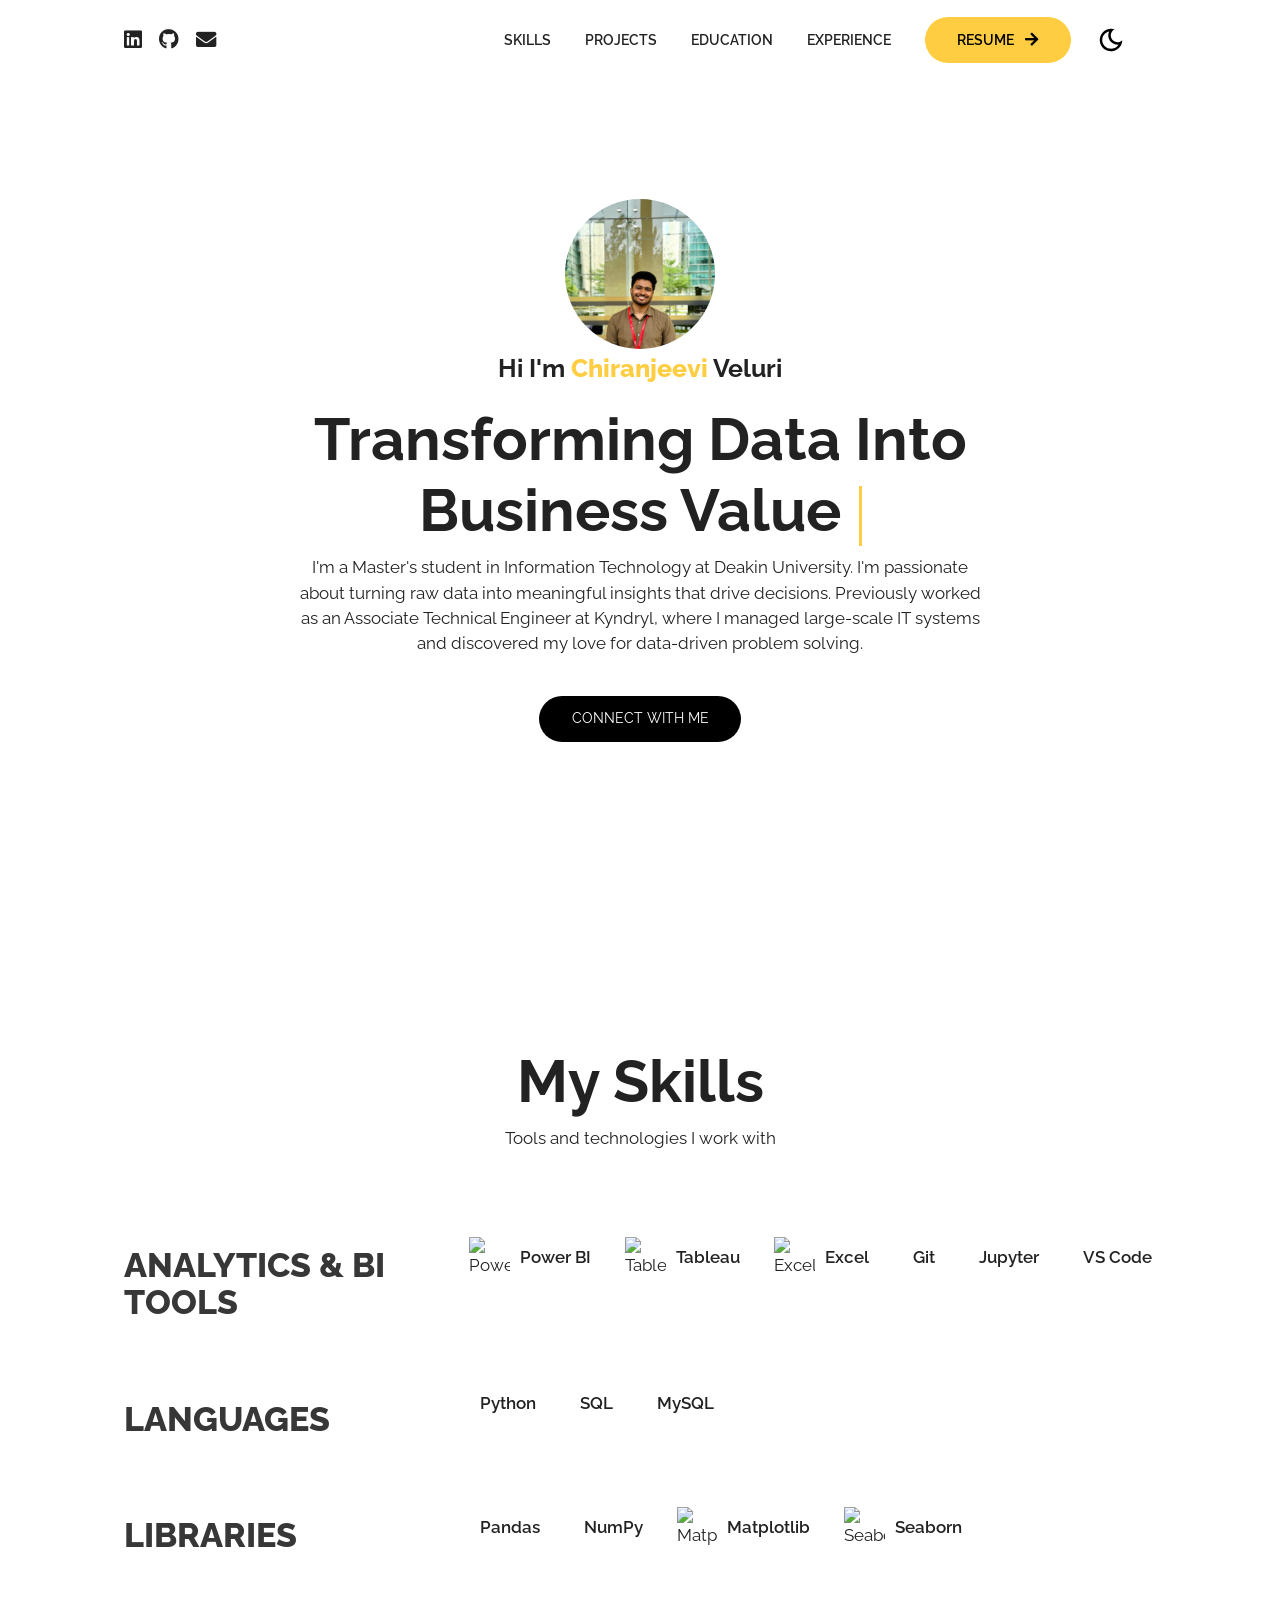
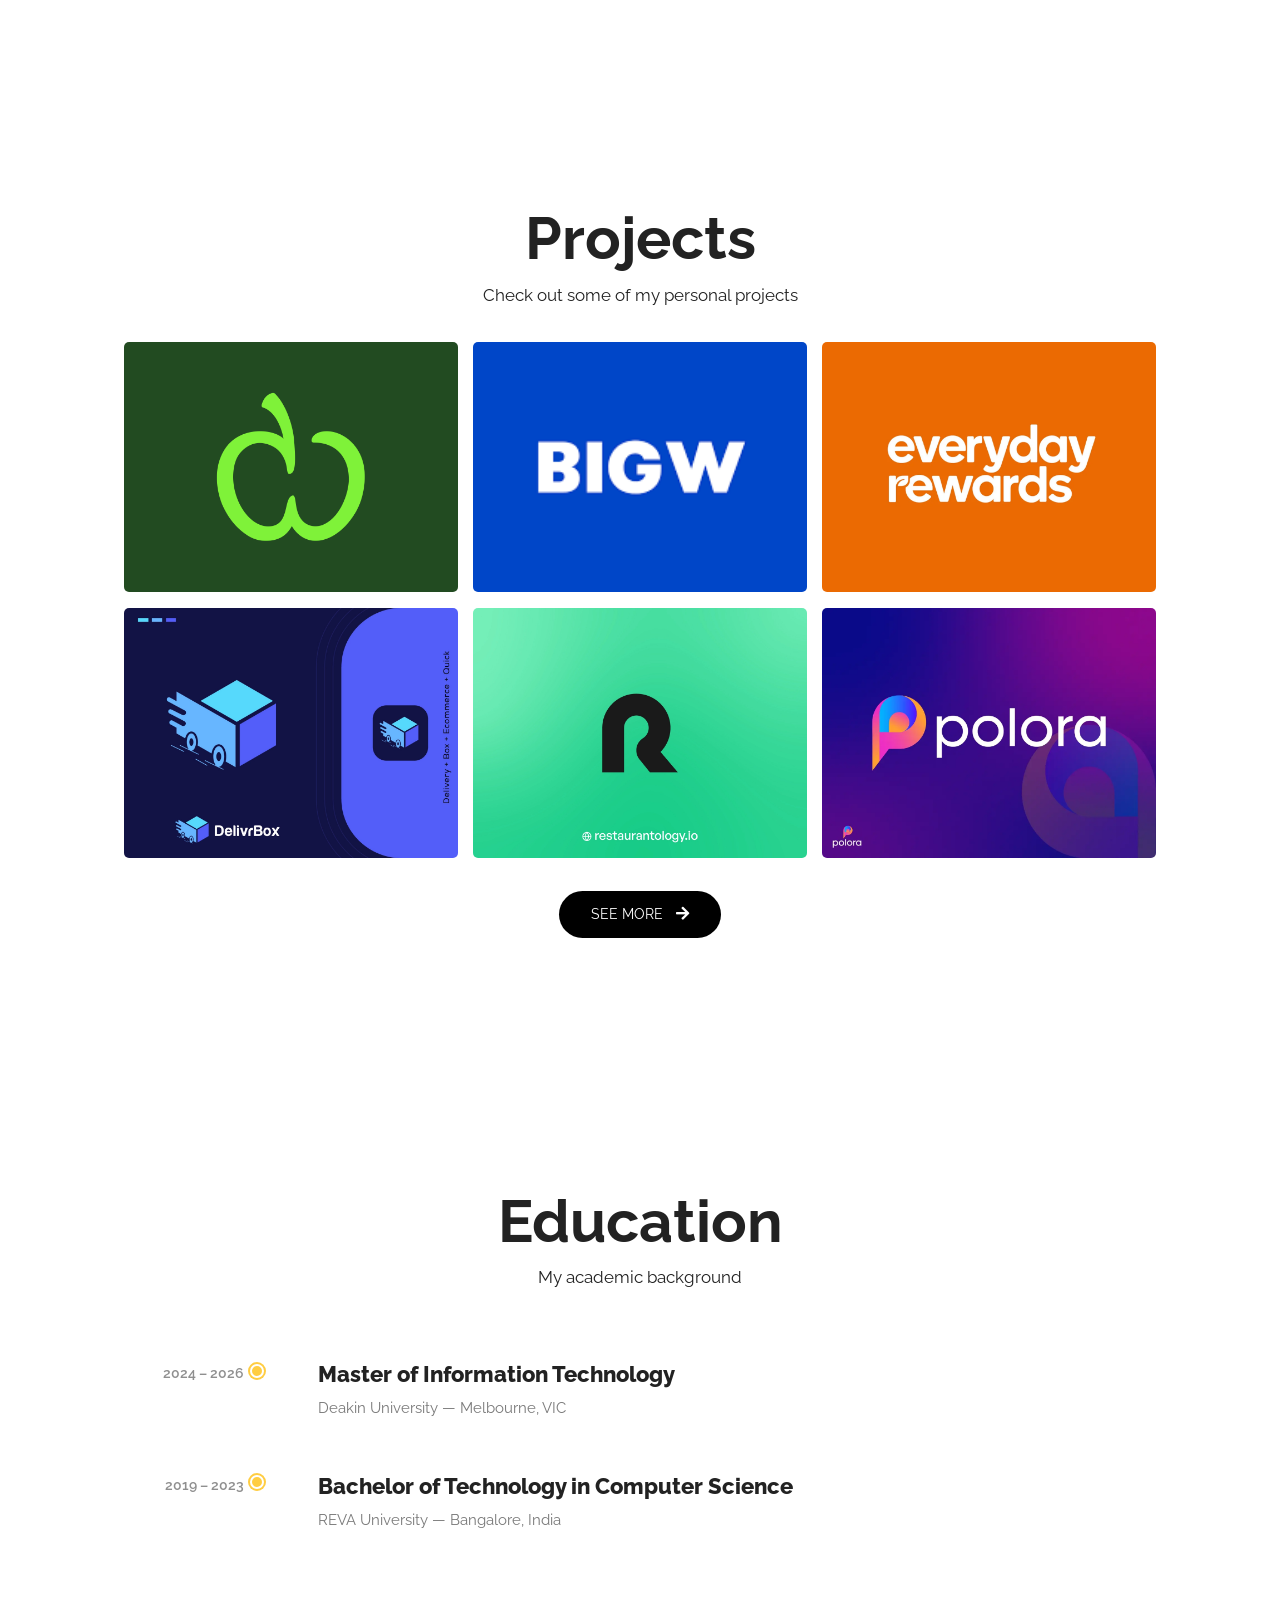
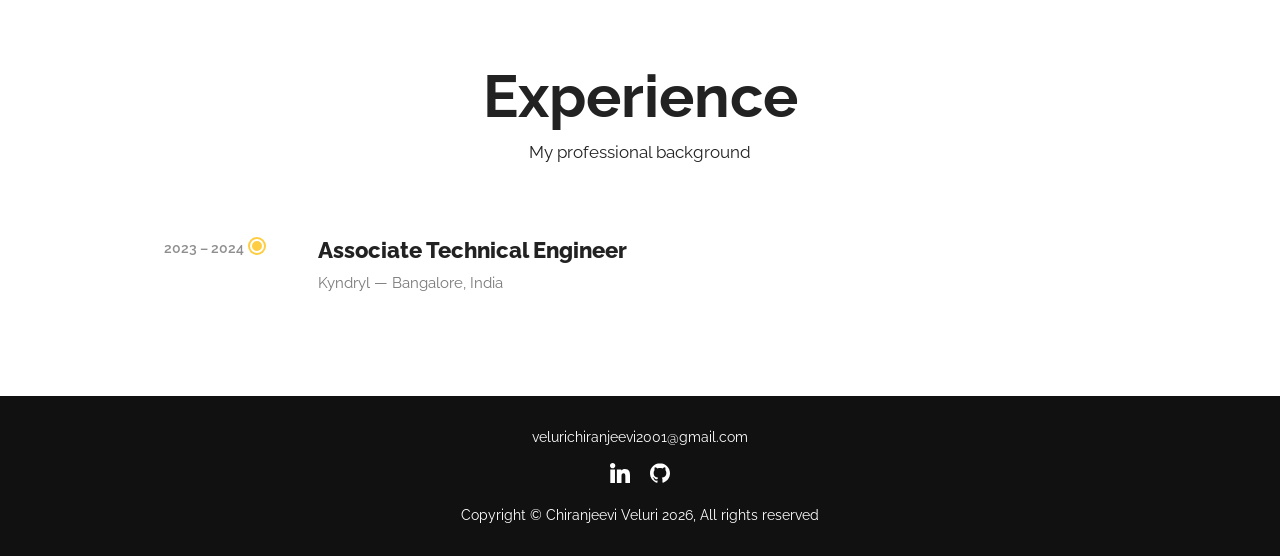
==== index.html @ 3e46a828 "Added project 3" ====
<!DOCTYPE html>
<html lang="en">
  <head>
    <meta charset="UTF-8" />
    <meta name="viewport" content="width=device-width, initial-scale=1.0" />
    <title>Chiranjeevi Veluri | Data Analyst</title>
    <meta name="description" content="Chiranjeevi Veluri | Data Analyst Portfolio" />
    <link rel="stylesheet" href="https://use.fontawesome.com/releases/v5.15.4/css/all.css" integrity="sha384-DyZ88mC6Up2uqS4h/KRgHuoeGwBcD4Ng9SiP4dIRy0EXTlnuz47vAwmeGwVChigm" crossorigin="anonymous" />
    <link rel="stylesheet" href="https://cdn.jsdelivr.net/gh/devicons/devicon@latest/devicon.min.css" />
    <link rel="stylesheet" href="css/style.css" />
    <link rel="stylesheet" href="css/utilities.css" />
    <link rel="icon" type="image/svg+xml" href="assets/favicon.svg">
  </head>
  <body>
    <div class="page-transition"></div>

    <header id="hero">
      <nav class="navbar">
        <div class="container">
          <div class="nav-social">
            <a href="https://www.linkedin.com/in/veluri-chiranjeevi-5b1b20225" target="_blank" aria-label="LinkedIn"><i class="fab fa-linkedin"></i></a>
            <a href="https://github.com/ChiranjeeviVeluri" target="_blank" aria-label="GitHub"><i class="fab fa-github"></i></a>
            <a href="mailto:velurichiranjeevi2001@gmail.com" aria-label="Email"><i class="fas fa-envelope"></i></a>
          </div>
          <ul class="nav-menu">
            <li><a class="nav-link" href="#skills">SKILLS</a></li>
            <li><a class="nav-link" href="#projects">PROJECTS</a></li>
            <li><a class="nav-link" href="#education">EDUCATION</a></li>
            <li><a class="nav-link" href="#experience">EXPERIENCE</a></li>
            <li>
              <a class="nav-link btn btn-primary" href="#" target="_blank">RESUME <i class="fas fa-arrow-right"></i></a>
            </li>
            <div class="theme-switch">
              <input type="checkbox" id="switch" />
              <label class="toggle-icons" for="switch">
                <img class="moon" src="assets/moon.svg" alt="Dark mode" />
                <img class="sun" src="assets/sun.svg" alt="Light mode" />
              </label>
            </div>
          </ul>
          <div class="hamburger">
            <span class="bar"></span>
            <span class="bar"></span>
            <span class="bar"></span>
          </div>
        </div>
      </nav>

      <section class="header-container">
        <img class="profile-image" src="assets/profile_jpeg.jpeg" alt="Chiranjeevi Veluri" />
        <h1>Hi I'm <span class="highlight">Chiranjeevi</span> Veluri</h1>
        <div class="content-text">
          <h2 id="typing-line-1"></h2>
          <h2 id="typing-line-2"></h2>
          <p>I'm a Master's student in Information Technology at Deakin University.
             I'm passionate about turning raw data into meaningful insights that drive decisions. Previously worked as an Associate
             Technical Engineer at Kyndryl, where I managed large-scale IT systems and discovered my 
             love for data-driven problem solving.</p>
        </div>
        <a href="#footer" class="btn btn-secondary">Connect With Me</a>
      </section>
    </header>

    <!-- Skills -->
    <section id="skills" class="skills-container container fade-up">
      <div class="division"></div>
      <div class="content-text">
        <h2>My Skills</h2>
        <p>Tools and technologies I work with</p>
      </div>
      <div class="skills-grid">
        <div class="skill-row">
          <h3 class="category-label">Analytics & BI <br>Tools</h3>
          <div class="skill-icons">
            <div class="skill-icon"><img src="https://img.icons8.com/color/96/power-bi.png" alt="Power BI" /><span>Power BI</span></div>
            <div class="skill-icon"><img src="https://img.icons8.com/color/96/tableau-software.png" alt="Tableau" /><span>Tableau</span></div>
            <div class="skill-icon"><img src="https://img.icons8.com/color/96/microsoft-excel-2019--v1.png" alt="Excel" /><span>Excel</span></div>
            <div class="skill-icon"><i class="devicon-git-plain colored"></i><span>Git</span></div>
            <div class="skill-icon"><i class="devicon-jupyter-plain colored"></i><span>Jupyter</span></div>
            <div class="skill-icon"><i class="devicon-vscode-plain colored"></i><span>VS Code</span></div>
          </div>
        </div>
        <div class="skill-row">
          <h3 class="category-label">Languages</h3>
          <div class="skill-icons">
            <div class="skill-icon"><i class="devicon-python-plain colored"></i><span>Python</span></div>
            <div class="skill-icon"><i class="devicon-azuresqldatabase-plain colored"></i><span>SQL</span></div>
            <div class="skill-icon"><i class="devicon-mysql-plain colored"></i><span>MySQL</span></div>
          </div>
        </div>
        <div class="skill-row">
          <h3 class="category-label">Libraries</h3>
          <div class="skill-icons">
            <div class="skill-icon"><i class="devicon-pandas-plain colored"></i><span>Pandas</span></div>
            <div class="skill-icon"><i class="devicon-numpy-plain colored"></i><span>NumPy</span></div>
            <div class="skill-icon"><img src="https://img.icons8.com/color/96/matplotlib.png" alt="Matplotlib" /><span>Matplotlib</span></div>
            <div class="skill-icon"><img src="https://seaborn.pydata.org/_images/logo-mark-lightbg.svg" alt="Seaborn" /><span>Seaborn</span></div>
          </div>
        </div>
      </div>
    </section>

    <!-- Projects -->
    <section id="projects" class="project-container container fade-up">
      <div class="division"></div>
      <div class="content-text">
        <h2>Projects</h2>
        <p>Check out some of my personal projects</p>
      </div>
      <article class="project">
        <!-- Project 1 - Woolworths -->
        <div class="card card-woolies project-link-card" data-href="project-woolies.html">
          <div class="project-info">
            <div class="project-bio">
              <h3>Woolworths Merchandise</h3>
              <p>Excel · Correlation Analysis</p>
            </div>
            <div class="project-link">
              <a href="project-woolies.html"><i class="fas fa-globe"></i></a>
            </div>
          </div>
        </div>
        <!-- Project 2 - BIG W -->
        <div class="card project-link-card" data-href="project-bigw.html">
          <div class="project-info">
            <div class="project-bio">
              <h3>BIG W Sales Dashboard</h3>
              <p>Excel · Pivot Tables · Dashboard Design</p>
            </div>
            <div class="project-link">
              <a href="project-bigw.html"><i class="fas fa-globe"></i></a>
            </div>
          </div>
        </div>
        <!-- Project 3 - Everyday Rewards -->
<div class="card project-link-card" data-href="project-edr.html">
  <div class="project-info">
    <div class="project-bio">
      <h3>Everyday Rewards Dashboard</h3>
      <p>Power BI · DAX · Loyalty KPI Tracking</p>
    </div>
    <div class="project-link">
      <a href="project-edr.html"><i class="fas fa-globe"></i></a>
    </div>
  </div>
</div>
        <div class="card">
          <div class="project-info">
            <div class="project-bio"><h3>Project Four</h3><p>Python, Matplotlib</p></div>
            <div class="project-link">
              <a href="#" target="_blank"><i class="fab fa-github"></i></a>
              <a href="#" target="_blank"><i class="fas fa-globe"></i></a>
            </div>
          </div>
        </div>
        <div class="card">
          <div class="project-info">
            <div class="project-bio"><h3>Project Five</h3><p>SQL, PostgreSQL</p></div>
            <div class="project-link">
              <a href="#" target="_blank"><i class="fab fa-github"></i></a>
              <a href="#" target="_blank"><i class="fas fa-globe"></i></a>
            </div>
          </div>
        </div>
        <div class="card">
          <div class="project-info">
            <div class="project-bio"><h3>Project Six</h3><p>Power BI, DAX</p></div>
            <div class="project-link">
              <a href="#" target="_blank"><i class="fab fa-github"></i></a>
              <a href="#" target="_blank"><i class="fas fa-globe"></i></a>
            </div>
          </div>
        </div>
      </article>
      <a href="#" class="btn btn-secondary" target="_blank">See More <i class="fas fa-arrow-right"></i></a>
    </section>

    <!-- Education -->
    <section id="education" class="timeline-section container fade-up">
      <div class="division"></div>
      <div class="content-text">
        <h2>Education</h2>
        <p>My academic background</p>
      </div>
      <div class="timeline">
        <div class="timeline-item">
          <div class="timeline-date">2024 – 2026</div>
          <div class="timeline-dot"></div>
          <div class="timeline-content">
            <h3>Master of Information Technology</h3>
            <p class="timeline-place">Deakin University — Melbourne, VIC</p>
          </div>
        </div>
        <div class="timeline-item">
          <div class="timeline-date">2019 – 2023</div>
          <div class="timeline-dot"></div>
          <div class="timeline-content">
            <h3>Bachelor of Technology in Computer Science</h3>
            <p class="timeline-place">REVA University — Bangalore, India</p>
          </div>
        </div>
      </div>
    </section>

    <!-- Experience -->
    <section id="experience" class="timeline-section container fade-up">
      <div class="division"></div>
      <div class="content-text">
        <h2>Experience</h2>
        <p>My professional background</p>
      </div>
      <div class="timeline">
        <div class="timeline-item">
          <div class="timeline-date">2023 – 2024</div>
          <div class="timeline-dot"></div>
          <div class="timeline-content">
            <h3>Associate Technical Engineer</h3>
            <p class="timeline-place">Kyndryl — Bangalore, India</p>
          </div>
        </div>
      </div>
    </section>

    <footer id="footer">
      <div class="container">
        <a href="mailto:velurichiranjeevi2001@gmail.com">velurichiranjeevi2001@gmail.com</a>
        <div class="social">
          <a href="https://www.linkedin.com/in/veluri-chiranjeevi-5b1b20225" target="_blank"><img src="./assets/linkedin-icon.svg" alt="LinkedIn" /></a>
          <a href="https://github.com/ChiranjeeviVeluri" target="_blank"><img src="./assets/github-icon.svg" alt="GitHub" /></a>
        </div>
        <p>Copyright &copy; Chiranjeevi Veluri <span id="datee"></span>, All rights reserved</p>
      </div>
    </footer>

    <script src="js/script.js"></script>
  </body>
</html>
---- css/style.css ----
@import url(https://fonts.googleapis.com/css?family=Raleway:100,200,300,400,500,600,700,800,900);

/* Variables */
:root {
  --primary-color: #ffcd42;
  --secondary-color: #ffd35c;
  --bg-primary: #ffffff;
  --text-color: #222222;
  --text-color-two: #ffffff;
  --bg-secondary: #000000;
  --card-background: #ffffff;
  --bg-secondary-two: #111111;
  --shadow: 0 10px 40px rgba(0, 0, 0, 0.2);

  --weight-small: 400;
  --weight-semibold: 600;
  --weight-bold: 800;

  --width-small: 600px;
  --width-medium: 1100px;
  --width-large: 1300px;
}

[data-theme="dark"] {
  --primary-color: #ffcd42;
  --secondary-color: #ffd35c;
  --bg-primary: #000000;
  --text-color: #ffffff;
  --text-color-two: #222222;
  --bg-secondary: #ffffff;
  --card-background: #111111;
  --bg-secondary-two: #ffffff;
  --shadow: 0 2px 10px rgba(95, 95, 95, 0.2);
}

html {
  font-size: 106%;
  scroll-behavior: smooth;
}

* {
  margin: 0;
  padding: 0;
  box-sizing: border-box;
}

ul {
  list-style: none;
}

a {
  text-decoration: none;
  color: var(--text-color);
}

body {
  background: var(--bg-primary);
  color: var(--text-color);
  font-family: "Raleway", sans-serif;
  line-height: 1.5;
}

/* Navbar */
.navbar {
  position: fixed;
  top: 0;
  left: 0;
  right: 0;
  z-index: 20;
  background: var(--bg-primary);
}

.navbar .container {
  display: flex;
  align-items: center;
  justify-content: space-between;
  height: 80px;
  width: 100%;
}

.navbar .nav-menu {
  display: flex;
  align-items: center;
  background: var(--bg-primary);
}

.navbar .nav-link {
  margin: 0 1rem;
  font-size: 0.8rem;
  font-weight: var(--weight-semibold);
}

.navbar .btn {
  margin-right: 1.5rem;
}

.fas.fa-arrow-right {
  margin-left: 0.5rem;
  font-size: 0.9rem;
}

/* Nav Social */
.nav-social {
  display: flex;
  align-items: center;
  gap: 1rem;
}

.nav-social a {
  color: var(--text-color);
  font-size: 1.2rem;
  transition: 0.3s ease;
}

.nav-social a:hover {
  color: var(--primary-color);
}

/* Hamburger */
.hamburger {
  margin-bottom: 0.1rem;
  display: none;
}

.bar {
  display: block;
  width: 23px;
  height: 3px;
  margin: 4px auto;
  transition: all 0.3s ease-in-out;
  border-radius: 30px;
  background-color: var(--bg-secondary);
}

/* Hero */
#hero {
  display: flex;
  flex-direction: column;
}

.profile-image {
  width: 150px;
  height: 150px;
  border-radius: 50%;
  object-fit: cover;
  object-position: center top;
  animation: bounce 1s infinite alternate;
}

@keyframes bounce {
  from { transform: translateY(0px); }
  to { transform: translateY(-10px); }
}

.division {
  width: 100%;
  height: 2px;
  background-color: var(--card-background);
  margin: 2rem 0;
}

/* Fade-in scroll animation */
.fade-up {
  opacity: 0;
  transform: translateY(30px);
  transition: opacity 0.6s ease, transform 0.6s ease;
}

.fade-up.visible {
  opacity: 1;
  transform: translateY(0);
}

/* Skills */
#skills {
  display: flex;
  flex-direction: column;
  margin: 2rem auto 5rem;
}

.skills-grid {
  display: flex;
  flex-direction: column;
  margin-top: 1rem;
}

.skill-row {
  display: grid;
  grid-template-columns: 320px 1fr;
  align-items: flex-start;
  padding: 2rem 0;
  border-top: 1px solid var(--card-background);
  gap: 1.5rem;
}

.skill-row:last-child {
  border-bottom: 1px solid var(--card-background);
}

.category-label {
  font-size: 2rem;
  font-weight: var(--weight-bold);
  text-transform: uppercase;
  color: var(--text-color);
  opacity: 0.9;
  line-height: 1.1;
  padding-top: 0.6rem;
}

.skill-icons {
  display: flex;
  flex-wrap: wrap;
  gap: 2rem;
  align-items: center;
}

.skill-icon {
  display: flex;
  align-items: center;
  gap: 0.6rem;
  transition: 0.3s ease;
}

.skill-icon:hover {
  transform: translateY(-3px);
}

.skill-icon i {
  font-size: 2.4rem;
}

.skill-icon img {
  width: 2.4rem;
  height: 2.4rem;
}

.skill-icon span {
  font-size: 1rem;
  font-weight: var(--weight-semibold);
  color: var(--text-color);
  white-space: nowrap;
}

/* Projects */
#projects {
  display: flex;
  flex-direction: column;
  margin: 2rem auto 5rem;
}

#projects .btn {
  align-self: center;
  margin: 2rem 0;
}

.project {
  display: grid;
  grid-template-columns: repeat(3, 1fr);
  grid-auto-rows: minmax(250px, auto);
  grid-gap: 0.9rem;
}

.card .project-bio p {
  font-size: 0.83rem;
}

.card .project-bio h3 {
  font-size: 0.9rem;
}

.project-info {
  display: flex;
  justify-content: space-between;
  opacity: 0;
  position: relative;
  transition: 0.5s ease-in-out;
}

.project-bio {
  display: flex;
  flex-direction: column;
  justify-content: flex-end;
  position: relative;
  top: 160px;
  left: 10px;
}

/* Timeline (Education & Experience) */
.timeline-section {
  display: flex;
  flex-direction: column;
  margin: 2rem auto;
  padding-bottom: 2rem;
}

#experience {
  margin-bottom: 5rem;
}

.timeline {
  position: relative;
  margin-top: 2rem;
  padding-left: 160px;
}

.timeline::before {
  content: "";
  position: absolute;
  left: 130px;
  top: 0;
  bottom: 0;
  width: 2px;
  background-color: var(--card-background);
}

.timeline-item {
  position: relative;
  display: flex;
  align-items: flex-start;
  margin-bottom: 3rem;
}

.timeline-item:last-child {
  margin-bottom: 0;
}

.timeline-date {
  position: absolute;
  left: -160px;
  width: 120px;
  text-align: right;
  font-size: 0.85rem;
  font-weight: var(--weight-semibold);
  color: var(--text-color);
  opacity: 0.5;
  padding-top: 0.2rem;
}

.timeline-dot {
  position: absolute;
  left: -34px;
  top: 0.3rem;
  width: 14px;
  height: 14px;
  border-radius: 50%;
  background-color: var(--primary-color);
  border: 2px solid var(--bg-primary);
  box-shadow: 0 0 0 2px var(--primary-color);
  flex-shrink: 0;
  animation: pulse 2s infinite;
}

@keyframes pulse {
  0% { box-shadow: 0 0 0 2px var(--primary-color); }
  50% { box-shadow: 0 0 0 6px rgba(255, 205, 66, 0.2); }
  100% { box-shadow: 0 0 0 2px var(--primary-color); }
}

.timeline-content {
  padding-left: 2rem;
}

.timeline-content h3 {
  font-size: 1.3rem;
  font-weight: var(--weight-bold);
  color: var(--text-color);
  margin-bottom: 0.3rem;
}

.timeline-place {
  font-size: 0.9rem;
  color: var(--text-color);
  opacity: 0.6;
}

/* Footer */
#footer {
  background: #111111;
}

#footer .container {
  display: flex;
  flex-direction: column;
  align-items: center;
  justify-content: center;
  color: #ffffff;
  min-height: 160px;
  text-align: center;
}

#footer a {
  font-size: 0.8rem;
  color: #fff;
}

#footer a:hover {
  opacity: 0.6;
}

#footer .social {
  margin: 0.9rem 0;
}

#footer .social img {
  width: 20px;
  height: 20px;
}

#footer .social a {
  margin: 0 0.5rem;
}

#footer p {
  font-size: 0.8rem;
}

/* Responsive */
@media (max-width: 1000px) {
  .project {
    grid-template-columns: repeat(2, 1fr);
  }
}

@media (max-width: 768px) {
  .skill-row {
    grid-template-columns: 1fr;
    gap: 1rem;
    padding: 2rem 0;
  }

  .category-label {
    font-size: 1.4rem;
    white-space: normal;
  }

  .skill-icons {
    gap: 1.5rem;
  }

  .timeline {
    padding-left: 100px;
  }

  .timeline::before {
    left: 75px;
  }

  .timeline-date {
    left: -100px;
    width: 65px;
    font-size: 0.72rem;
  }

  .timeline-dot {
    left: -29px;
  }
}

@media (max-width: 670px) {
  .navbar .nav-menu {
    position: fixed;
    right: -100vw;
    top: 4.5rem;
    flex-direction: column;
    width: calc(80% - 10px);
    transition: 0.3s;
    box-shadow: var(--shadow);
    padding: 2rem;
    border-radius: 5px;
    align-items: flex-start;
  }

  .navbar .btn {
    margin: 0;
    margin-top: 1rem;
  }

  .nav-menu.active {
    right: 20px;
  }

  .nav-menu .nav-link {
    font-size: 0.9rem;
    margin: 0 0.2rem;
  }

  .nav-menu li {
    margin-bottom: 0.5rem;
    width: 100%;
  }

  .nav-menu .btn {
    width: 100%;
    text-align: center;
    margin-top: 0.5rem;
  }

  .hamburger {
    display: block;
    cursor: pointer;
    padding: 0.2rem 0.4rem;
  }

  .hamburger.active {
    border: 1px dotted gray;
  }

  .hamburger.active .bar:nth-child(2) {
    opacity: 0;
  }

  .hamburger.active .bar:nth-child(1) {
    transform: translateY(6px) rotate(45deg);
  }

  .hamburger.active .bar:nth-child(3) {
    transform: translateY(-8px) rotate(-45deg);
  }
}

@media (max-width: 600px) {
  .project {
    grid-template-columns: 1fr;
  }

  .header-container .btn {
    border-radius: 5px;
    width: 80%;
  }
}

@media (max-width: 480px) {
  .timeline {
    padding-left: 0;
    padding-top: 1rem;
  }

  .timeline::before {
    left: 6px;
    top: 0;
  }

  .timeline-date {
    position: static;
    width: auto;
    text-align: left;
    margin-bottom: 0.2rem;
  }

  .timeline-dot {
    position: static;
    margin-right: 1rem;
    margin-top: 0.3rem;
    flex-shrink: 0;
  }

  .timeline-item {
    flex-direction: column;
    padding-left: 1.5rem;
  }

  .timeline-content {
    padding-left: 0;
  }
}
/* ── Page transition overlay ── */
.page-transition {
  position: fixed;
  top: 0; left: 0;
  width: 100%; height: 100%;
  background: var(--primary-color);
  z-index: 9999;
  transform: translateX(-100%);
  pointer-events: none;
}

.page-transition.is-leaving {
  animation: transitionOut 0.5s cubic-bezier(0.77, 0, 0.18, 1) forwards;
}

.page-transition--enter {
  animation: transitionIn 0.5s cubic-bezier(0.77, 0, 0.18, 1) forwards;
}

@keyframes transitionOut {
  0%   { transform: translateX(-100%); }
  100% { transform: translateX(0%); }
}

@keyframes transitionIn {
  0%   { transform: translateX(0%); }
  100% { transform: translateX(100%); }
}

/* ── Woolies card pill ── */
.card-woolies { position: relative; }

.card-woolies::after {
  content: 'View Case Study →';
  position: absolute;
  bottom: 1rem; right: 1rem;
  background: var(--primary-color);
  color: #000;
  font-size: 0.7rem;
  font-weight: 800;
  padding: 0.3rem 0.7rem;
  border-radius: 20px;
  opacity: 0;
  transform: translateY(5px);
  transition: 0.3s ease;
  text-transform: uppercase;
  letter-spacing: 0.05em;
}

.card-woolies:hover::after {
  opacity: 1;
  transform: translateY(0);
}
---- css/utilities.css ----
.container {
  max-width: var(--width-medium);
  margin: 0 auto;
  padding: 1rem 2rem;
}

/* Highlight */
.highlight {
  color: var(--primary-color);
  font-weight: var(--weight-bold);
}

/* Buttons */
.btn {
  display: inline-block;
  padding: 0.75rem 1.9rem;
  border-radius: 30px;
  text-transform: uppercase;
  font-size: 0.82rem;
  transition: 0.3s;
}

.btn-primary {
  background: var(--primary-color);
  color: #000000;
}

.btn-primary:hover {
  background: var(--secondary-color);
}

.btn-secondary {
  margin: 5px 0;
  background-color: var(--bg-secondary);
  color: var(--bg-primary);
  position: relative;
  overflow: hidden;
  z-index: 0;
  transition: color 0.35s ease;
}

.btn-secondary::before {
  content: '';
  position: absolute;
  inset: 0;
  background: var(--primary-color);
  transform: scaleX(0);
  transform-origin: left;
  transition: transform 0.35s cubic-bezier(0.77, 0, 0.18, 1);
  z-index: -1;
}

.btn-secondary:hover::before {
  transform: scaleX(1);
}

.btn-secondary:hover {
  color: #000;
}

/* Dark mode toggle */
#switch {
  display: none;
}

.toggle-icons {
  display: flex;
  justify-content: space-between;
  align-items: center;
  cursor: pointer;
}

.toggle-icons > img {
  transition: 0.6s cubic-bezier(0.23, 1, 0.32, 1);
  width: 30px;
}

.moon {
  transform: rotate(10deg);
}

#switch:checked + .toggle-icons .moon {
  transform: rotate(250deg);
}

#switch:checked + .toggle-icons .sun {
  transform: rotate(100deg);
}

/* Header */
.header-container {
  display: flex;
  flex-direction: column;
  align-items: center;
  justify-content: center;
  min-height: 100vh;
  padding: 80px 1rem 2rem;
  margin-top: 0;
}

.header-container > div {
  margin-top: 1rem;
}

.content-text {
  text-align: center;
  margin: 1.5rem 0;
}

.content-text h2 {
  font-size: 3.5rem;
  line-height: 1.2;
  transition: 0.2s ease-in-out;
}

.content-text p {
  padding: 0.5rem;
  margin: 0 auto;
  max-width: 700px;
}

/* Typing cursor */
.typing-cursor {
  display: inline-block;
  width: 3px;
  height: 1em;
  background-color: var(--primary-color);
  margin-left: 4px;
  vertical-align: middle;
  animation: blink 0.8s step-end infinite;
}

@keyframes blink {
  0%, 100% { opacity: 1; }
  50% { opacity: 0; }
}

/* Project cards */
.card {
  padding: 1rem;
  background: var(--card-background);
  color: #ffffff;
  border-radius: 5px;
  transition: 0.4s ease-in-out;
  cursor: pointer;
}

.card a {
  color: #ffffff;
  transition: 0.25s ease-in-out;
  font-size: 1.1rem;
  margin-right: 0.3rem;
}

.card a:hover {
  color: var(--primary-color);
}

.card:hover {
  box-shadow: inset 0 100px 1000px 10px rgba(0, 0, 0, 0.8);
}

.card:hover .project-info {
  opacity: 1;
}

.card:nth-child(1) { background: url(../assets/project/woolies.png) center center/cover; }
.card:nth-child(2) { background: url(../assets/project/bigw.png) center center/cover; }
.card:nth-child(3) { background: url(../assets/project/project3.webp) center center/cover; }
.card:nth-child(4) { background: url(../assets/project/project-four.png) center center/cover; }
.card:nth-child(5) { background: url(../assets/project/project-five.png) center center/cover; }
.card:nth-child(6) { background: url(../assets/project/project-six.png) center center/cover; }

/* Responsive */
@media (max-width: 768px) {
  .header-container {
    text-align: center;
  }

  .content-text h2 {
    font-size: 2.5rem;
  }
}
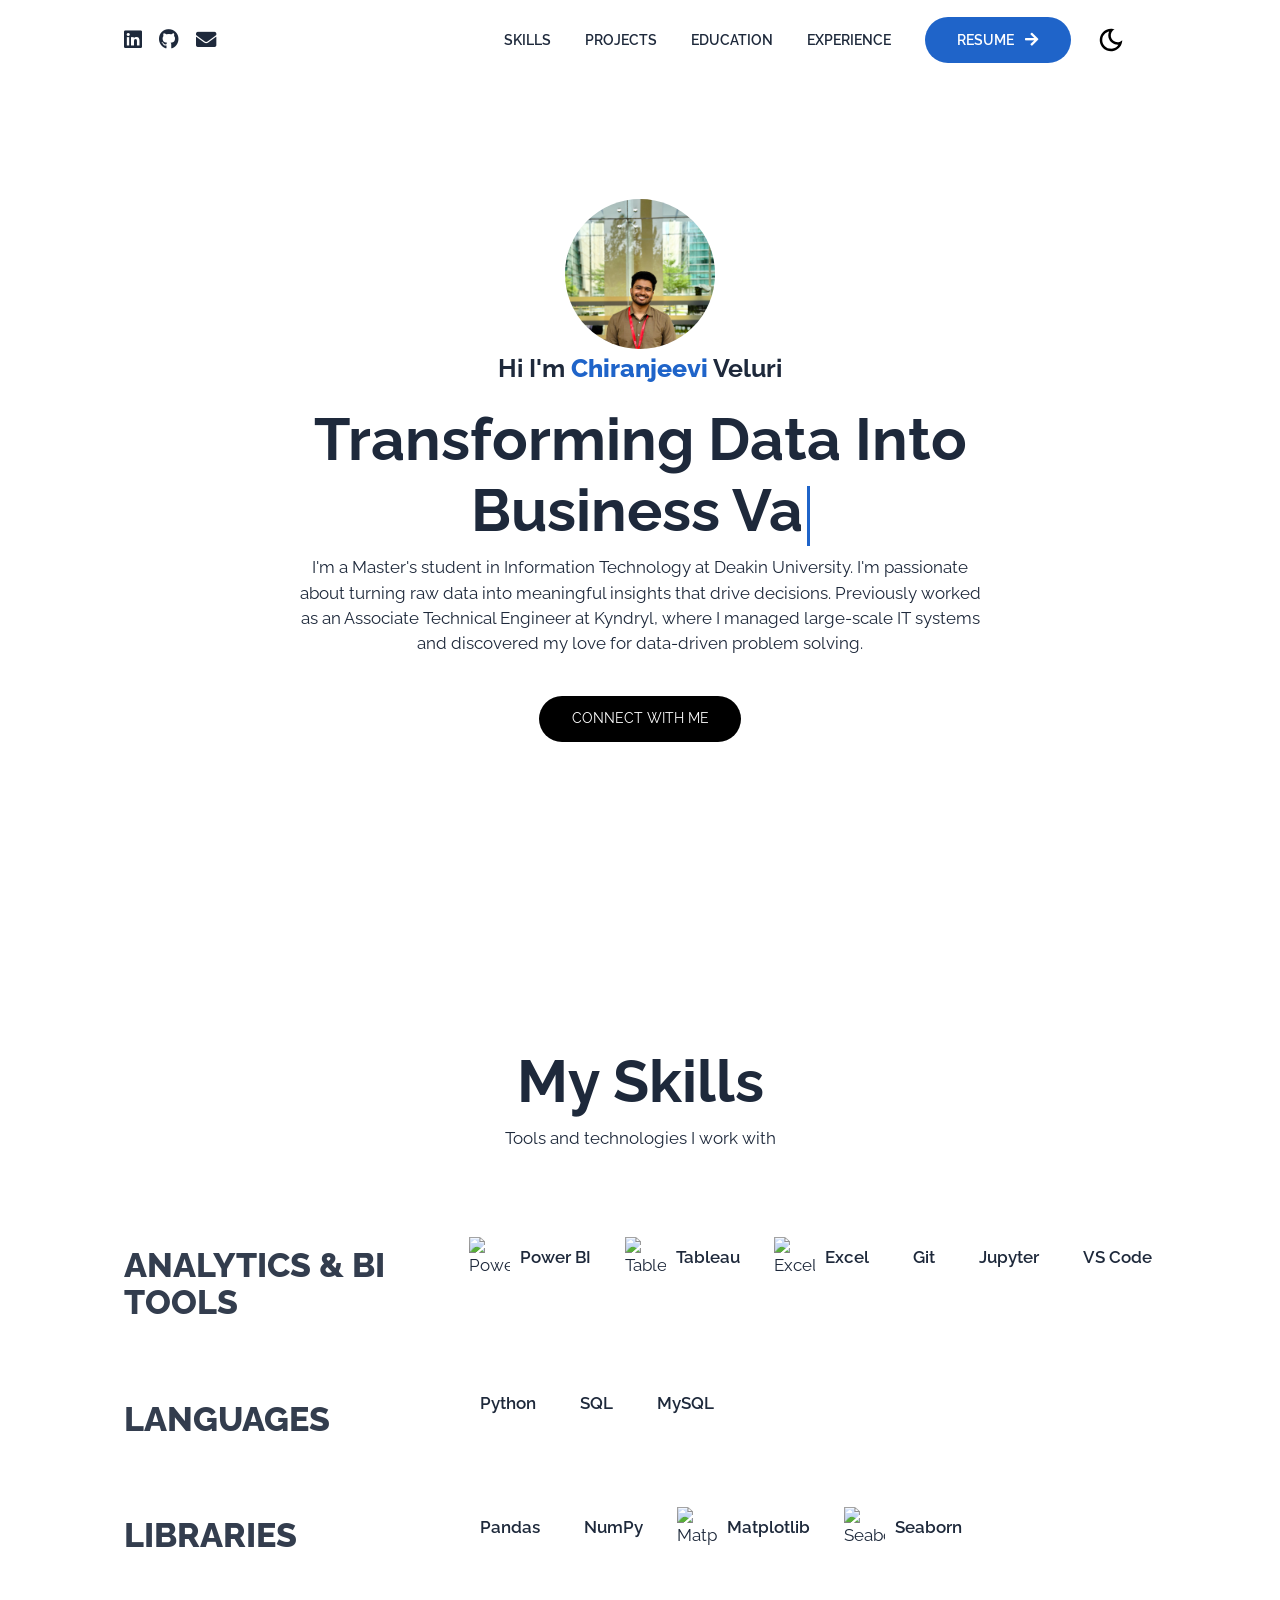
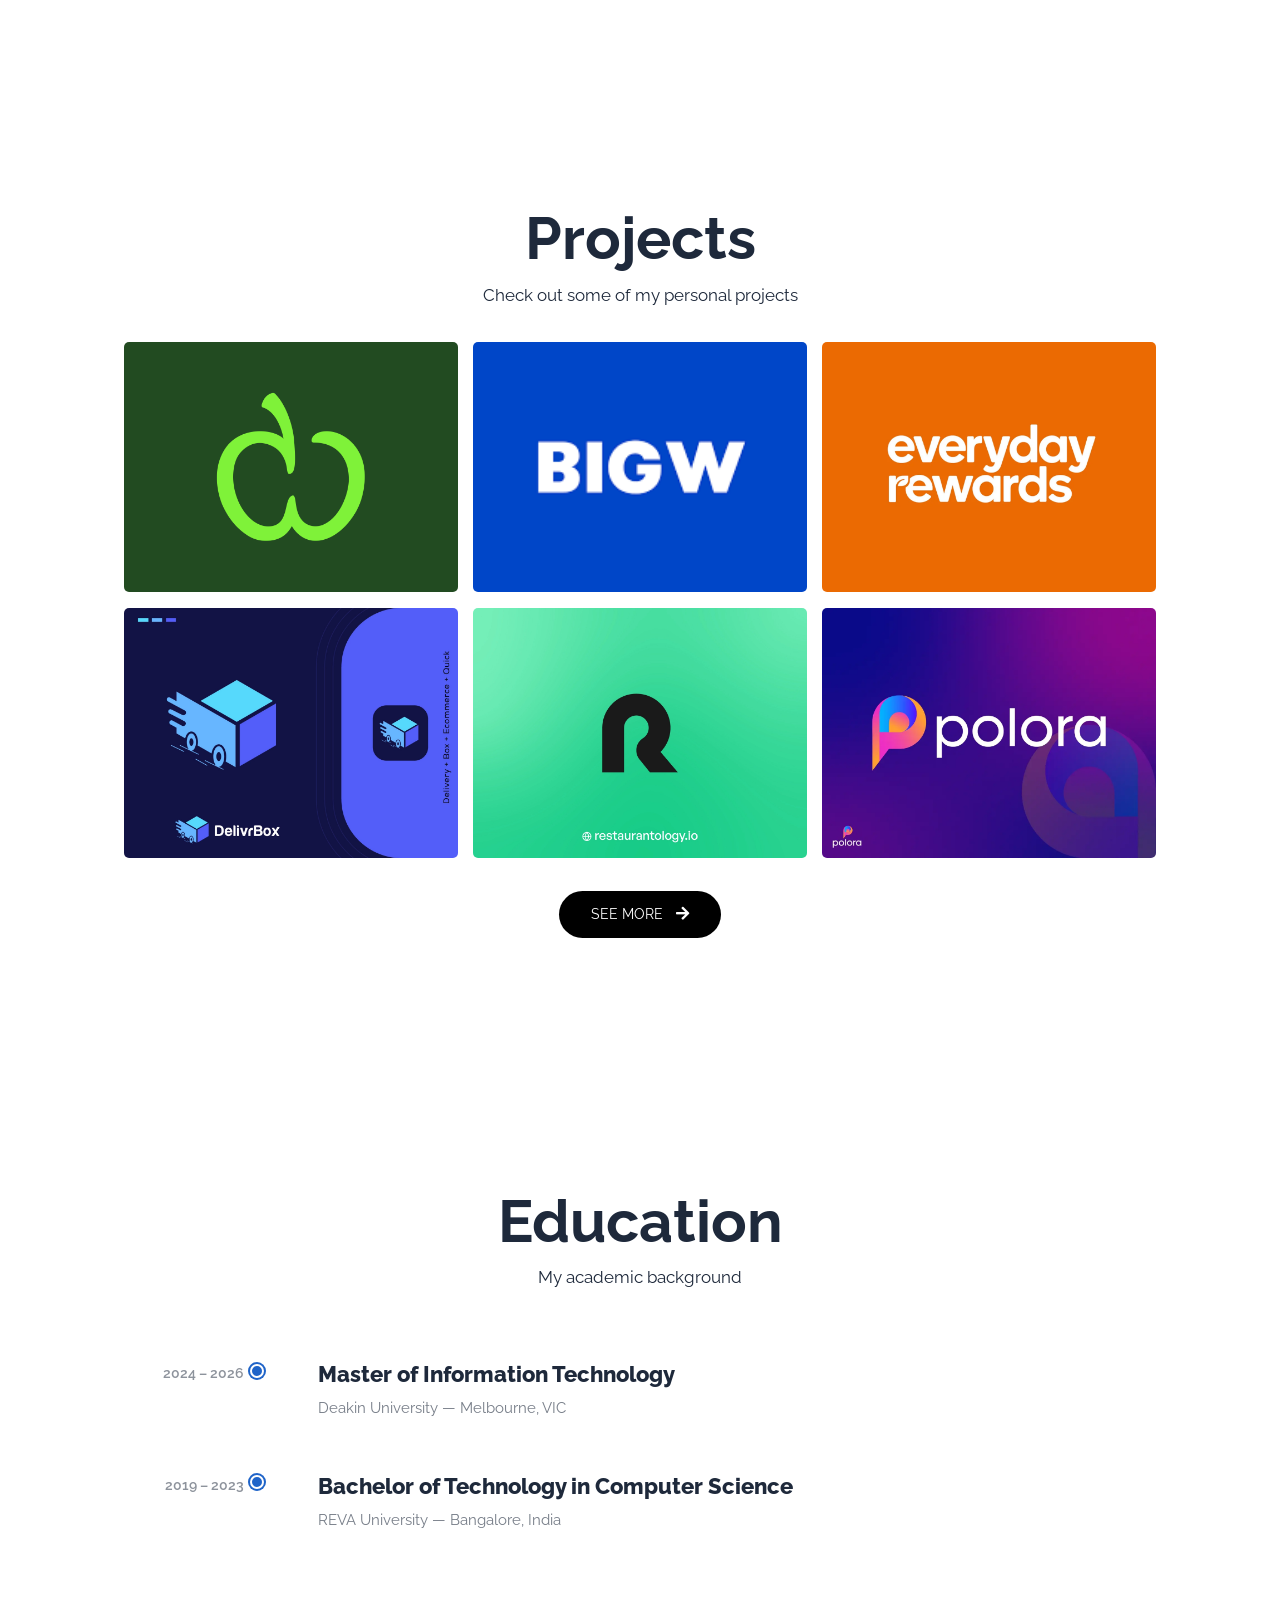
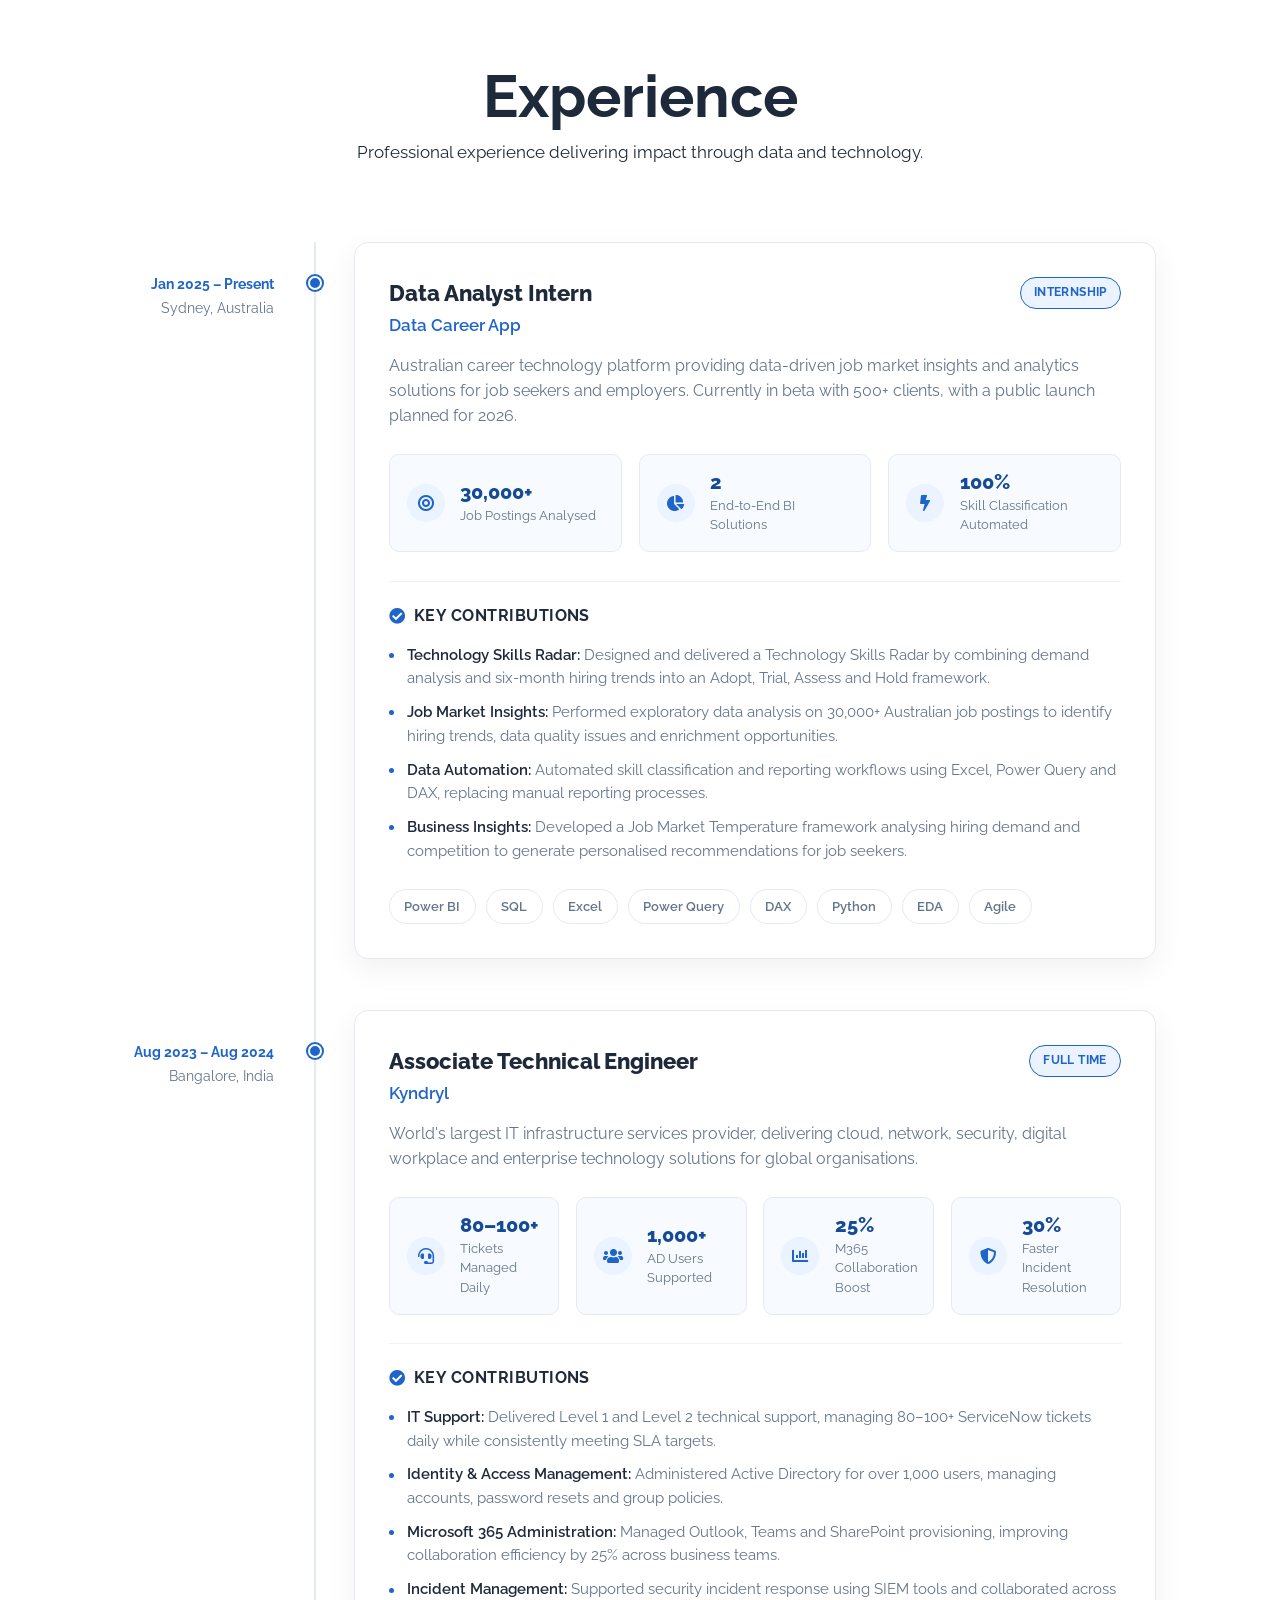
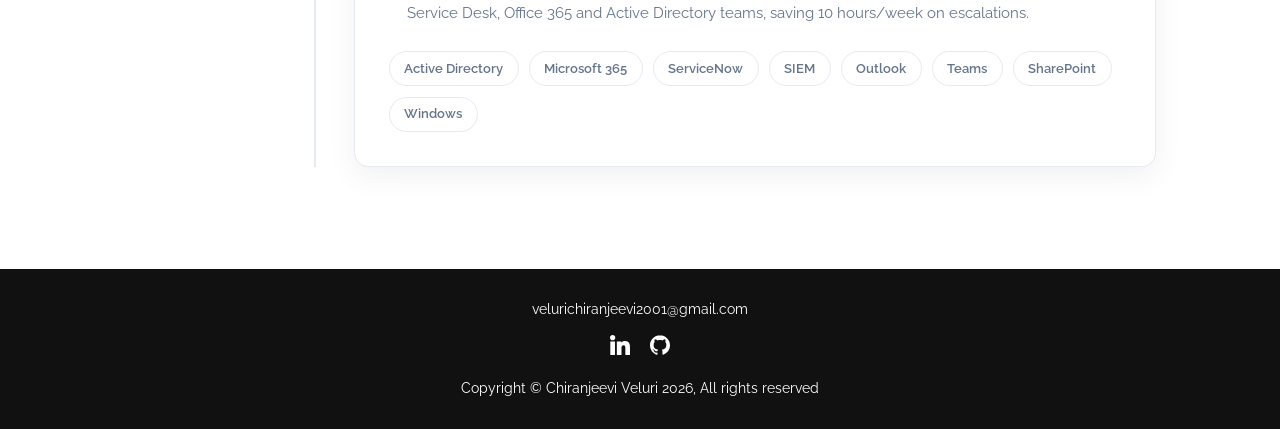
==== commit 2275e692: "change in color theme" ====
--- a/index.html
+++ b/index.html
@@ -203,19 +203,123 @@
     </section>
 
     <!-- Experience -->
-    <section id="experience" class="timeline-section container fade-up">
+     <section id="experience" class="timeline-section container fade-up">
       <div class="division"></div>
       <div class="content-text">
         <h2>Experience</h2>
-        <p>My professional background</p>
-      </div>
-      <div class="timeline">
-        <div class="timeline-item">
-          <div class="timeline-date">2023 – 2024</div>
-          <div class="timeline-dot"></div>
-          <div class="timeline-content">
-            <h3>Associate Technical Engineer</h3>
-            <p class="timeline-place">Kyndryl — Bangalore, India</p>
+        <p>Professional experience delivering impact through data and technology.</p>
+      </div>
+
+      <div class="exp-timeline">
+        <!-- Data Career App -->
+        <div class="exp-entry">
+          <div class="exp-date-col">
+            <div class="exp-date">Jan 2025 – Present</div>
+            <div class="exp-location">Sydney, Australia</div>
+          </div>
+          <div class="exp-dot"></div>
+          <div class="exp-card">
+            <div class="exp-card__top">
+              <div>
+                <h3 class="exp-role">Data Analyst Intern</h3>
+                <p class="exp-company">Data Career App</p>
+              </div>
+              <span class="exp-badge">Internship</span>
+            </div>
+            <p class="exp-desc">Australian career technology platform providing data-driven job market insights and analytics solutions for job seekers and employers. Currently in beta with 500+ clients, with a public launch planned for 2026.</p>
+
+            <div class="exp-kpi-grid">
+              <div class="exp-kpi">
+                <div class="exp-kpi__icon"><i class="fas fa-bullseye"></i></div>
+                <div><div class="exp-kpi__num">30,000+</div><div class="exp-kpi__label">Job Postings Analysed</div></div>
+              </div>
+              <div class="exp-kpi">
+                <div class="exp-kpi__icon"><i class="fas fa-chart-pie"></i></div>
+                <div><div class="exp-kpi__num">2</div><div class="exp-kpi__label">End-to-End BI Solutions</div></div>
+              </div>
+              <div class="exp-kpi">
+                <div class="exp-kpi__icon"><i class="fas fa-bolt"></i></div>
+                <div><div class="exp-kpi__num">100%</div><div class="exp-kpi__label">Skill Classification Automated</div></div>
+              </div>
+            </div>
+
+            <div class="exp-divider"></div>
+            <h4 class="exp-subheading"><i class="fas fa-check-circle"></i> Key Contributions</h4>
+            <ul class="exp-contrib-list">
+              <li><strong>Technology Skills Radar:</strong> Designed and delivered a Technology Skills Radar by combining demand analysis and six-month hiring trends into an Adopt, Trial, Assess and Hold framework.</li>
+              <li><strong>Job Market Insights:</strong> Performed exploratory data analysis on 30,000+ Australian job postings to identify hiring trends, data quality issues and enrichment opportunities.</li>
+              <li><strong>Data Automation:</strong> Automated skill classification and reporting workflows using Excel, Power Query and DAX, replacing manual reporting processes.</li>
+              <li><strong>Business Insights:</strong> Developed a Job Market Temperature framework analysing hiring demand and competition to generate personalised recommendations for job seekers.</li>
+            </ul>
+
+            <div class="exp-tech-list">
+              <span class="exp-tech">Power BI</span>
+              <span class="exp-tech">SQL</span>
+              <span class="exp-tech">Excel</span>
+              <span class="exp-tech">Power Query</span>
+              <span class="exp-tech">DAX</span>
+              <span class="exp-tech">Python</span>
+              <span class="exp-tech">EDA</span>
+              <span class="exp-tech">Agile</span>
+            </div>
+          </div>
+        </div>
+
+        <!-- Kyndryl -->
+        <div class="exp-entry">
+          <div class="exp-date-col">
+            <div class="exp-date">Aug 2023 – Aug 2024</div>
+            <div class="exp-location">Bangalore, India</div>
+          </div>
+          <div class="exp-dot"></div>
+          <div class="exp-card">
+            <div class="exp-card__top">
+              <div>
+                <h3 class="exp-role">Associate Technical Engineer</h3>
+                <p class="exp-company">Kyndryl</p>
+              </div>
+              <span class="exp-badge">Full Time</span>
+            </div>
+            <p class="exp-desc">World's largest IT infrastructure services provider, delivering cloud, network, security, digital workplace and enterprise technology solutions for global organisations.</p>
+
+            <div class="exp-kpi-grid">
+              <div class="exp-kpi">
+                <div class="exp-kpi__icon"><i class="fas fa-headset"></i></div>
+                <div><div class="exp-kpi__num">80–100+</div><div class="exp-kpi__label">Tickets Managed Daily</div></div>
+              </div>
+              <div class="exp-kpi">
+                <div class="exp-kpi__icon"><i class="fas fa-users"></i></div>
+                <div><div class="exp-kpi__num">1,000+</div><div class="exp-kpi__label">AD Users Supported</div></div>
+              </div>
+              <div class="exp-kpi">
+                <div class="exp-kpi__icon"><i class="fas fa-chart-bar"></i></div>
+                <div><div class="exp-kpi__num">25%</div><div class="exp-kpi__label">M365 Collaboration Boost</div></div>
+              </div>
+              <div class="exp-kpi">
+                <div class="exp-kpi__icon"><i class="fas fa-shield-alt"></i></div>
+                <div><div class="exp-kpi__num">30%</div><div class="exp-kpi__label">Faster Incident Resolution</div></div>
+              </div>
+            </div>
+
+            <div class="exp-divider"></div>
+            <h4 class="exp-subheading"><i class="fas fa-check-circle"></i> Key Contributions</h4>
+            <ul class="exp-contrib-list">
+              <li><strong>IT Support:</strong> Delivered Level 1 and Level 2 technical support, managing 80–100+ ServiceNow tickets daily while consistently meeting SLA targets.</li>
+              <li><strong>Identity & Access Management:</strong> Administered Active Directory for over 1,000 users, managing accounts, password resets and group policies.</li>
+              <li><strong>Microsoft 365 Administration:</strong> Managed Outlook, Teams and SharePoint provisioning, improving collaboration efficiency by 25% across business teams.</li>
+              <li><strong>Incident Management:</strong> Supported security incident response using SIEM tools and collaborated across Service Desk, Office 365 and Active Directory teams, saving 10 hours/week on escalations.</li>
+            </ul>
+
+            <div class="exp-tech-list">
+              <span class="exp-tech">Active Directory</span>
+              <span class="exp-tech">Microsoft 365</span>
+              <span class="exp-tech">ServiceNow</span>
+              <span class="exp-tech">SIEM</span>
+              <span class="exp-tech">Outlook</span>
+              <span class="exp-tech">Teams</span>
+              <span class="exp-tech">SharePoint</span>
+              <span class="exp-tech">Windows</span>
+            </div>
           </div>
         </div>
       </div>
--- a/css/style.css
+++ b/css/style.css
@@ -2,15 +2,24 @@
 
 /* Variables */
 :root {
-  --primary-color: #ffcd42;
-  --secondary-color: #ffd35c;
+  --primary-color: #1F64C9;
+  --primary-hover: #1855AD;
+  --primary-active: #154A96;
+  --secondary-color: #1855AD;
+  --light-blue: #EAF3FF;
+  --bg-tint: #F7FBFF;
   --bg-primary: #ffffff;
-  --text-color: #222222;
+  --text-color: #1E293B;
   --text-color-two: #ffffff;
+  --text-secondary: #64748B;
+  --text-muted: #94A3B8;
   --bg-secondary: #000000;
   --card-background: #ffffff;
   --bg-secondary-two: #111111;
-  --shadow: 0 10px 40px rgba(0, 0, 0, 0.2);
+  --border-color: #E5EAF2;
+  --divider-color: #EDF2F7;
+  --shadow: 0 10px 30px rgba(15, 23, 42, 0.06);
+  --shadow-hover: 0 15px 40px rgba(15, 23, 42, 0.08);
 
   --weight-small: 400;
   --weight-semibold: 600;
@@ -22,15 +31,24 @@
 }
 
 [data-theme="dark"] {
-  --primary-color: #ffcd42;
-  --secondary-color: #ffd35c;
+  --primary-color: #1F64C9;
+  --primary-hover: #2F7BE0;
+  --primary-active: #154A96;
+  --secondary-color: #2F7BE0;
+  --light-blue: rgba(31, 100, 201, 0.18);
+  --bg-tint: #0B1220;
   --bg-primary: #000000;
   --text-color: #ffffff;
   --text-color-two: #222222;
+  --text-secondary: #B8C2CC;
+  --text-muted: #8A94A6;
   --bg-secondary: #ffffff;
   --card-background: #111111;
   --bg-secondary-two: #ffffff;
+  --border-color: #22314A;
+  --divider-color: #1B2536;
   --shadow: 0 2px 10px rgba(95, 95, 95, 0.2);
+  --shadow-hover: 0 6px 20px rgba(31, 100, 201, 0.25);
 }
 
 html {
@@ -352,7 +370,7 @@
 
 @keyframes pulse {
   0% { box-shadow: 0 0 0 2px var(--primary-color); }
-  50% { box-shadow: 0 0 0 6px rgba(255, 205, 66, 0.2); }
+  50% { box-shadow: 0 0 0 6px rgba(31, 100, 201, 0.2); }
   100% { box-shadow: 0 0 0 2px var(--primary-color); }
 }
 
@@ -600,7 +618,7 @@
   position: absolute;
   bottom: 1rem; right: 1rem;
   background: var(--primary-color);
-  color: #000;
+  color: #fff;
   font-size: 0.7rem;
   font-weight: 800;
   padding: 0.3rem 0.7rem;
@@ -615,4 +633,202 @@
 .card-woolies:hover::after {
   opacity: 1;
   transform: translateY(0);
+}
+
+/* ── Experience Section ── */
+.exp-timeline {
+  position: relative;
+  margin-top: 2.5rem;
+  padding-left: 230px;
+}
+
+.exp-timeline::before {
+  content: "";
+  position: absolute;
+  left: 190px;
+  top: 0;
+  bottom: 0;
+  width: 2px;
+  background: var(--border-color);
+}
+
+.exp-entry {
+  position: relative;
+  display: flex;
+  align-items: flex-start;
+  margin-bottom: 3rem;
+}
+
+.exp-entry:last-child { margin-bottom: 0; }
+
+.exp-date-col {
+  position: absolute;
+  left: -230px;
+  width: 150px;
+  text-align: right;
+  padding-top: 1.8rem;
+}
+
+.exp-date { font-size: 0.85rem; font-weight: 700; color: var(--primary-color); }
+.exp-location { font-size: 0.8rem; color: var(--text-secondary); margin-top: 0.25rem; }
+
+.exp-dot {
+  position: absolute;
+  left: -46px;
+  top: 2rem;
+  width: 14px;
+  height: 14px;
+  border-radius: 50%;
+  background-color: var(--primary-color);
+  border: 2px solid var(--bg-primary);
+  box-shadow: 0 0 0 2px var(--primary-color);
+  flex-shrink: 0;
+  animation: pulse 2s infinite;
+}
+
+.exp-card {
+  flex: 1;
+  background: var(--card-background);
+  border: 1px solid var(--border-color);
+  border-radius: 14px;
+  padding: 2rem;
+  box-shadow: var(--shadow);
+  transition: box-shadow 0.3s ease;
+}
+
+.exp-card:hover { box-shadow: var(--shadow-hover); }
+
+.exp-card__top {
+  display: flex;
+  justify-content: space-between;
+  align-items: flex-start;
+  gap: 1rem;
+  flex-wrap: wrap;
+}
+
+.exp-role { font-size: 1.3rem; font-weight: 800; color: var(--text-color); margin-bottom: 0.2rem; }
+.exp-company { font-size: 1rem; font-weight: 600; color: var(--primary-color); }
+
+.exp-badge {
+  font-size: 0.7rem;
+  font-weight: 700;
+  text-transform: uppercase;
+  letter-spacing: 0.03em;
+  color: var(--primary-color);
+  background: var(--light-blue);
+  border: 1px solid var(--primary-color);
+  padding: 0.35rem 0.8rem;
+  border-radius: 20px;
+  white-space: nowrap;
+}
+
+.exp-desc { margin-top: 0.9rem; color: var(--text-secondary); font-size: 0.92rem; line-height: 1.6; }
+
+.exp-kpi-grid {
+  display: grid;
+  grid-template-columns: repeat(auto-fit, minmax(150px, 1fr));
+  gap: 1rem;
+  margin-top: 1.5rem;
+}
+
+.exp-kpi {
+  display: flex;
+  align-items: center;
+  gap: 0.9rem;
+  background: var(--bg-tint);
+  border: 1px solid var(--border-color);
+  border-radius: 10px;
+  padding: 1rem;
+}
+
+.exp-kpi__icon {
+  width: 38px;
+  height: 38px;
+  border-radius: 50%;
+  background: var(--light-blue);
+  display: flex;
+  align-items: center;
+  justify-content: center;
+  flex-shrink: 0;
+}
+
+.exp-kpi__icon i { color: var(--primary-color); font-size: 0.95rem; }
+.exp-kpi__num { font-size: 1.15rem; font-weight: 800; color: var(--primary-active); line-height: 1.1; }
+.exp-kpi__label { font-size: 0.75rem; color: var(--text-secondary); margin-top: 0.15rem; }
+
+.exp-divider { height: 1px; background: var(--divider-color); margin: 1.7rem 0 1.3rem; }
+
+.exp-subheading {
+  display: flex;
+  align-items: center;
+  gap: 0.5rem;
+  font-size: 0.95rem;
+  font-weight: 700;
+  color: var(--text-color);
+  text-transform: uppercase;
+  letter-spacing: 0.03em;
+  margin-bottom: 0.9rem;
+}
+
+.exp-subheading i { color: var(--primary-color); }
+
+.exp-contrib-list { display: flex; flex-direction: column; gap: 0.6rem; }
+
+.exp-contrib-list li {
+  position: relative;
+  padding-left: 1.1rem;
+  font-size: 0.9rem;
+  color: var(--text-secondary);
+  line-height: 1.55;
+}
+
+.exp-contrib-list li::before {
+  content: "";
+  position: absolute;
+  left: 0;
+  top: 0.55rem;
+  width: 5px;
+  height: 5px;
+  border-radius: 50%;
+  background: var(--primary-color);
+}
+
+.exp-contrib-list li strong { color: var(--text-color); font-weight: 600; }
+
+.exp-tech-list { display: flex; flex-wrap: wrap; gap: 0.6rem; margin-top: 1.5rem; }
+
+.exp-tech {
+  font-size: 0.78rem;
+  font-weight: 600;
+  color: var(--text-secondary);
+  background: var(--bg-primary);
+  border: 1px solid var(--border-color);
+  padding: 0.4rem 0.85rem;
+  border-radius: 20px;
+  transition: 0.25s ease;
+}
+
+.exp-tech:hover {
+  background: var(--light-blue);
+  border-color: var(--primary-color);
+  color: var(--primary-color);
+}
+
+/* Responsive */
+@media (max-width: 768px) {
+  .exp-timeline { padding-left: 140px; }
+  .exp-timeline::before { left: 105px; }
+  .exp-date-col { left: -140px; width: 75px; }
+  .exp-dot { left: -41px; }
+  .exp-card { padding: 1.5rem; }
+}
+
+@media (max-width: 480px) {
+  .exp-timeline { padding-left: 0; padding-top: 1rem; }
+  .exp-timeline::before { left: 6px; top: 0; }
+  .exp-date-col { position: static; width: auto; text-align: left; padding-top: 0; margin-bottom: 0.4rem; }
+  .exp-dot { position: static; margin-right: 1rem; margin-top: 0.3rem; flex-shrink: 0; }
+  .exp-entry { flex-direction: column; padding-left: 1.5rem; }
+  .exp-card { padding: 1.25rem; }
+  .exp-kpi-grid { grid-template-columns: 1fr; }
 }
--- a/css/utilities.css
+++ b/css/utilities.css
@@ -22,11 +22,11 @@
 
 .btn-primary {
   background: var(--primary-color);
-  color: #000000;
+  color: #ffffff;
 }
 
-.btn-primary:hover {
-  background: var(--secondary-color);
+.btn-secondary:hover {
+  color: #fff;
 }
 
 .btn-secondary {
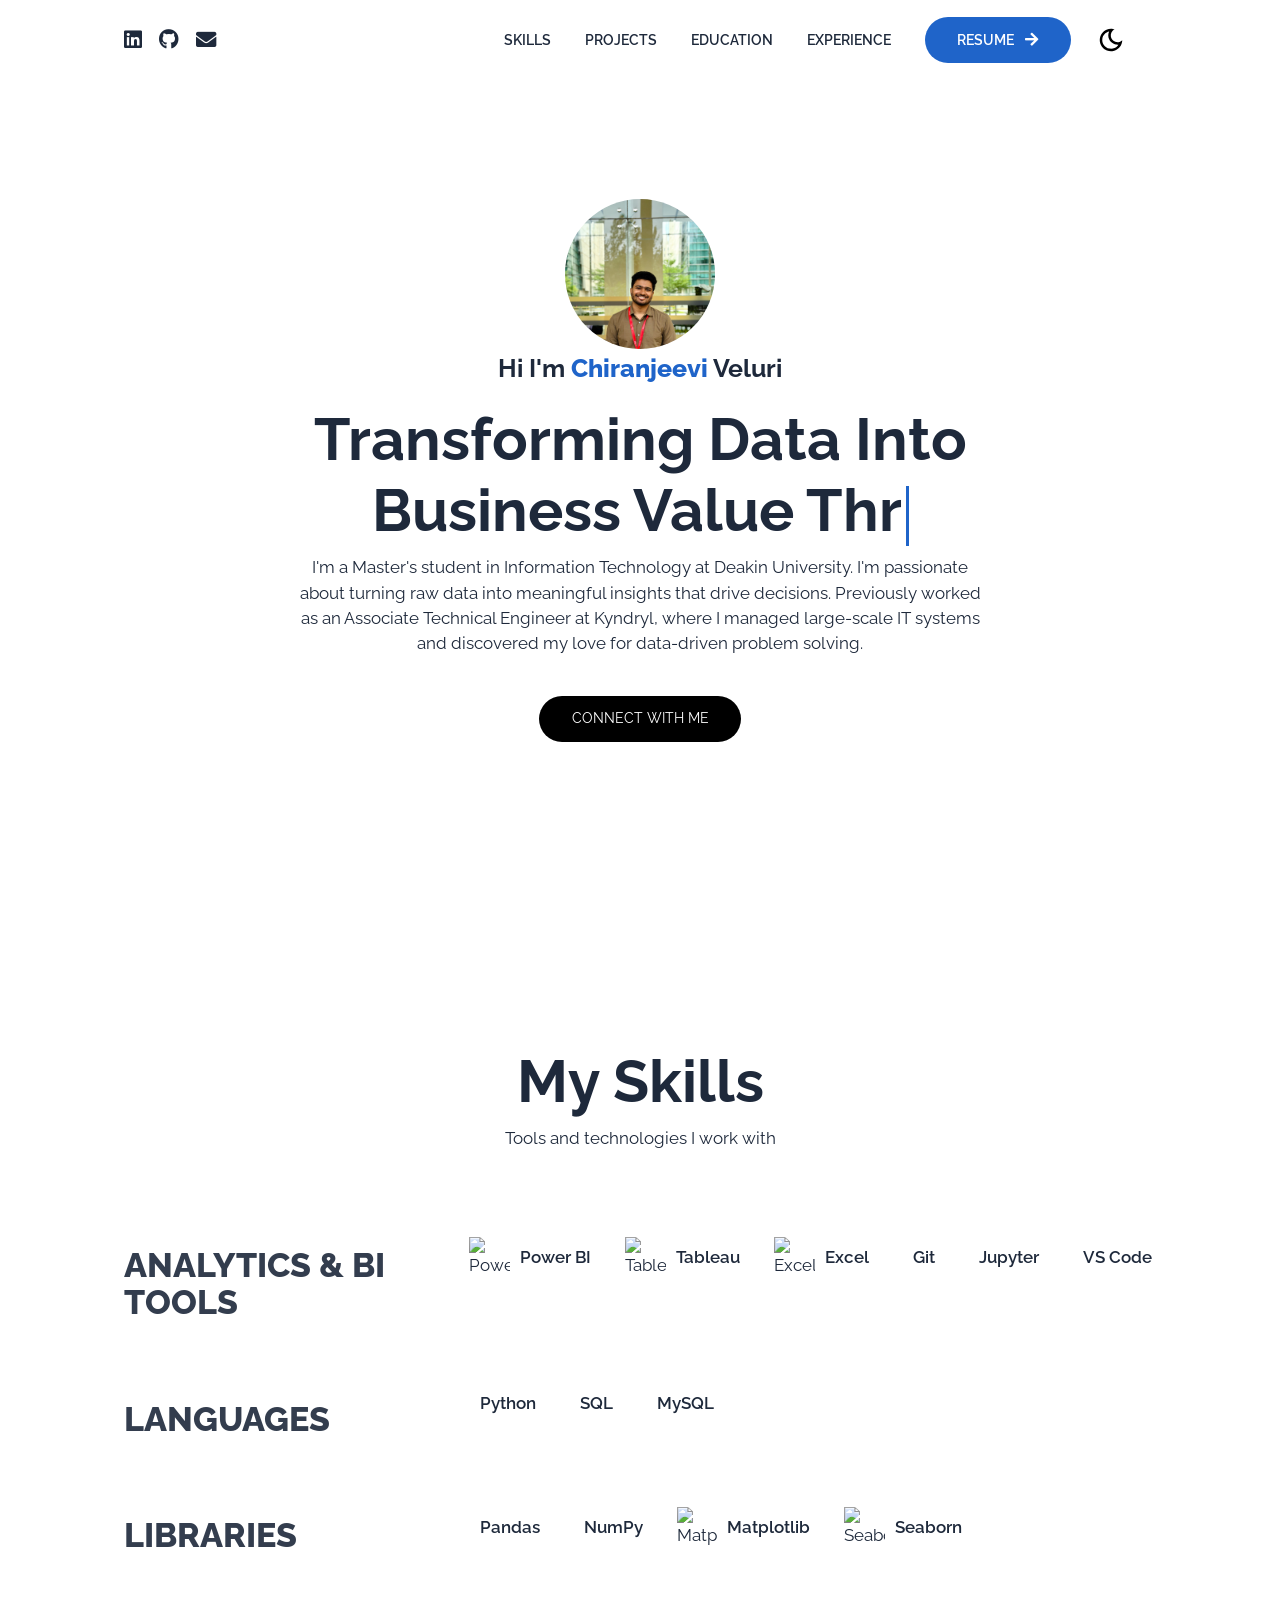
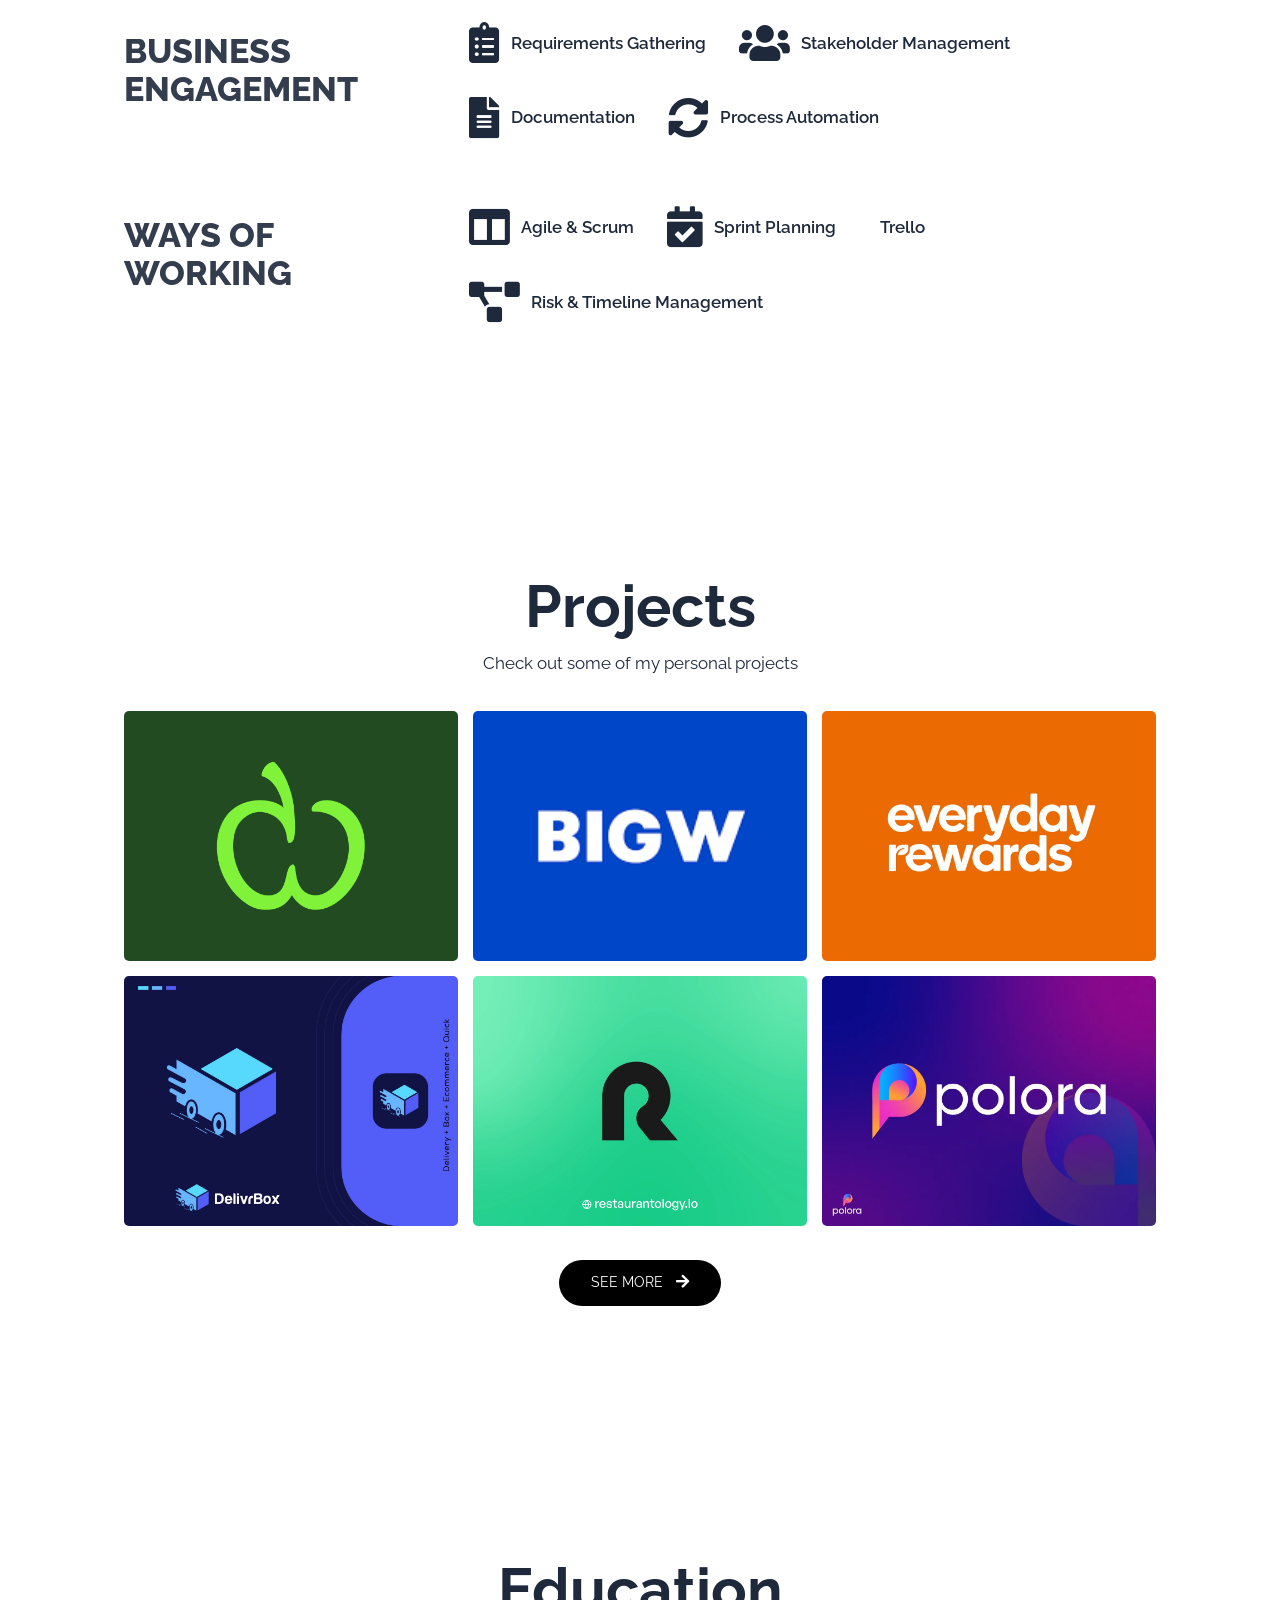
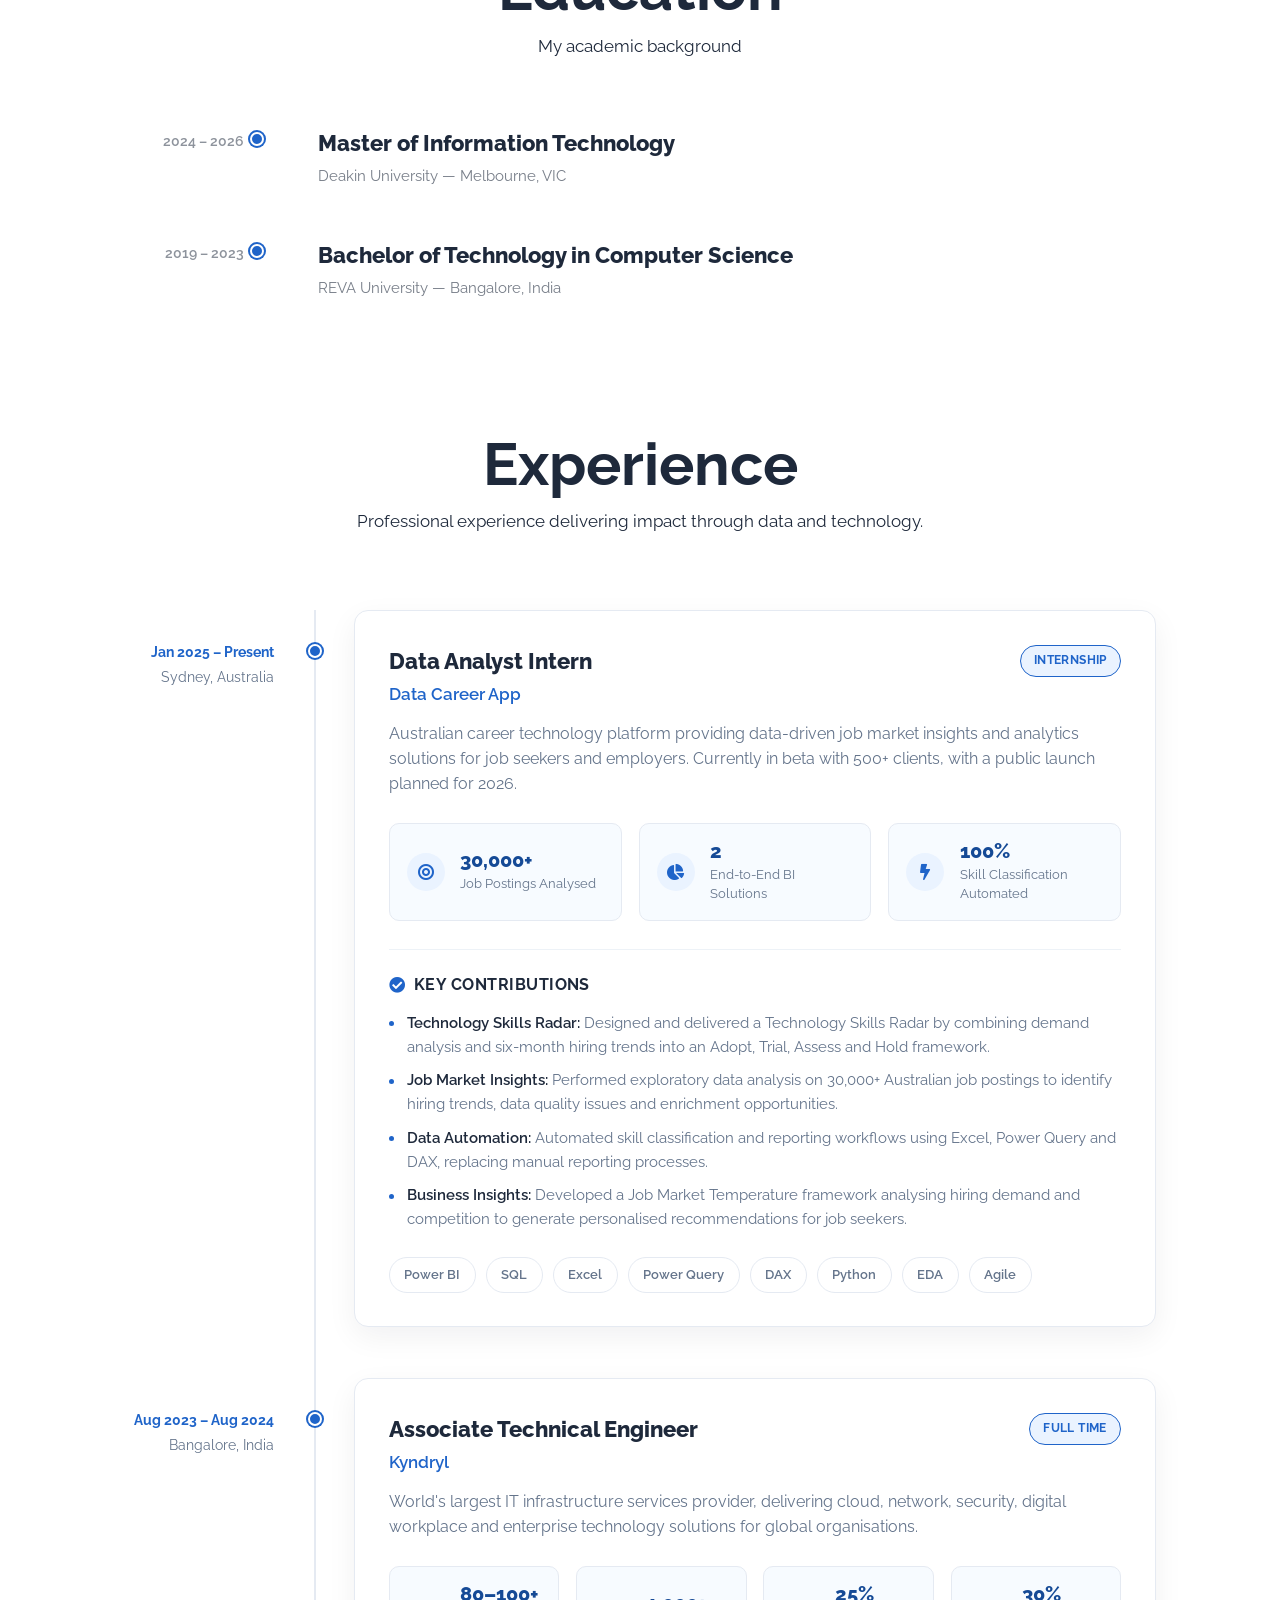
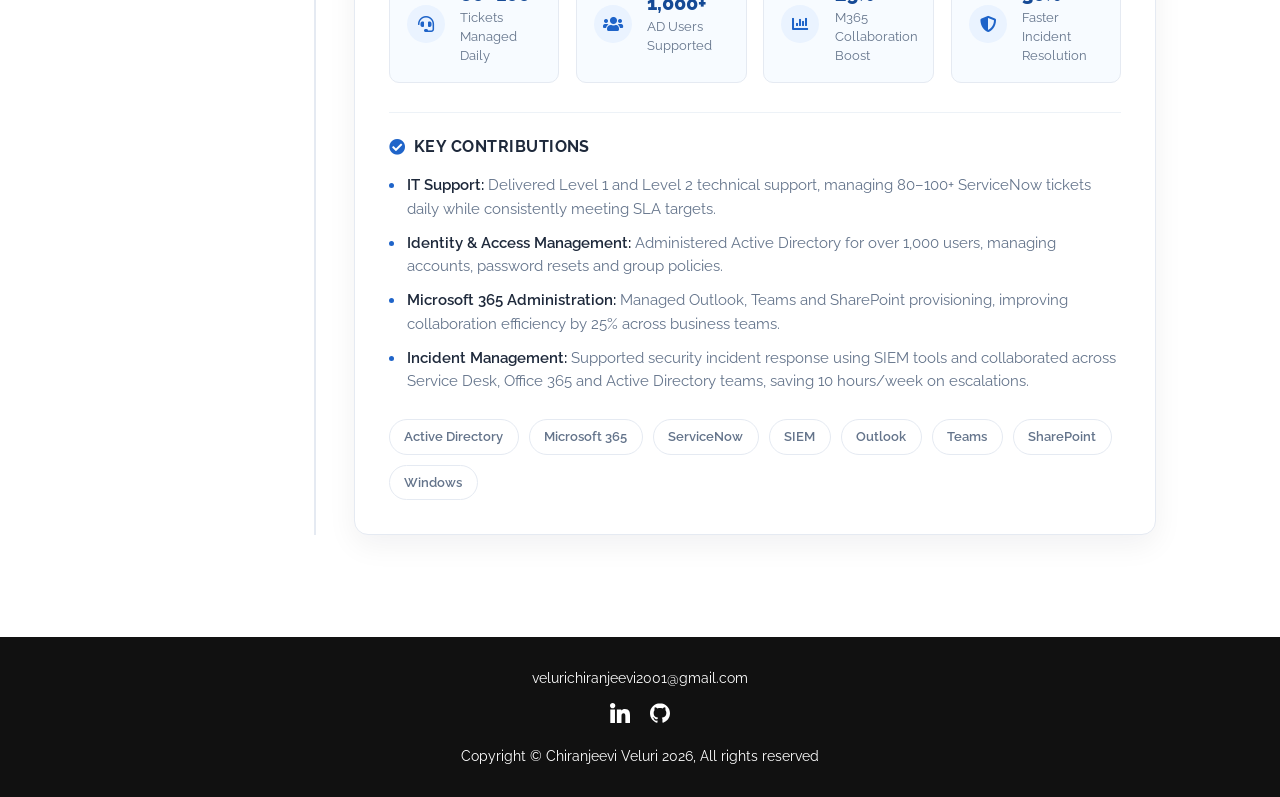
==== commit 82b8b041: "minor changes in skills" ====
--- a/index.html
+++ b/index.html
@@ -94,7 +94,25 @@
             <div class="skill-icon"><i class="devicon-pandas-plain colored"></i><span>Pandas</span></div>
             <div class="skill-icon"><i class="devicon-numpy-plain colored"></i><span>NumPy</span></div>
             <div class="skill-icon"><img src="https://img.icons8.com/color/96/matplotlib.png" alt="Matplotlib" /><span>Matplotlib</span></div>
-            <div class="skill-icon"><img src="https://seaborn.pydata.org/_images/logo-mark-lightbg.svg" alt="Seaborn" /><span>Seaborn</span></div>
+           <div class="skill-icon"><img src="https://seaborn.pydata.org/_images/logo-mark-lightbg.svg" alt="Seaborn" /><span>Seaborn</span></div>
+          </div>
+        </div>
+        <div class="skill-row">
+          <h3 class="category-label">Business <br>Engagement</h3>
+          <div class="skill-icons">
+            <div class="skill-icon"><i class="fas fa-clipboard-list"></i><span>Requirements Gathering</span></div>
+            <div class="skill-icon"><i class="fas fa-users"></i><span>Stakeholder Management</span></div>
+            <div class="skill-icon"><i class="fas fa-file-alt"></i><span>Documentation</span></div>
+            <div class="skill-icon"><i class="fas fa-sync-alt"></i><span>Process Automation</span></div>
+          </div>
+        </div>
+        <div class="skill-row">
+          <h3 class="category-label">Ways of <br>Working</h3>
+          <div class="skill-icons">
+            <div class="skill-icon"><i class="fas fa-columns"></i><span>Agile & Scrum</span></div>
+            <div class="skill-icon"><i class="fas fa-calendar-check"></i><span>Sprint Planning</span></div>
+            <div class="skill-icon"><i class="devicon-trello-plain colored"></i><span>Trello</span></div>
+            <div class="skill-icon"><i class="fas fa-project-diagram"></i><span>Risk & Timeline Management</span></div>
           </div>
         </div>
       </div>
@@ -144,15 +162,19 @@
     </div>
   </div>
 </div>
-        <div class="card">
-          <div class="project-info">
-            <div class="project-bio"><h3>Project Four</h3><p>Python, Matplotlib</p></div>
-            <div class="project-link">
-              <a href="#" target="_blank"><i class="fab fa-github"></i></a>
-              <a href="#" target="_blank"><i class="fas fa-globe"></i></a>
-            </div>
-          </div>
-        </div>
+        <!-- Project 4 - Greenlink Propagation Planner -->
+        <div class="card project-link-card" data-href="project-greenlink.html">
+          <div class="project-info">
+            <div class="project-bio">
+              <h3>Propagation Stock & Capacity Planner</h3>
+              <p>Power BI · DAX · What-If Analysis</p>
+            </div>
+            <div class="project-link">
+              <a href="project-greenlink.html"><i class="fas fa-globe"></i></a>
+            </div>
+          </div>
+        </div>
+        
         <div class="card">
           <div class="project-info">
             <div class="project-bio"><h3>Project Five</h3><p>SQL, PostgreSQL</p></div>
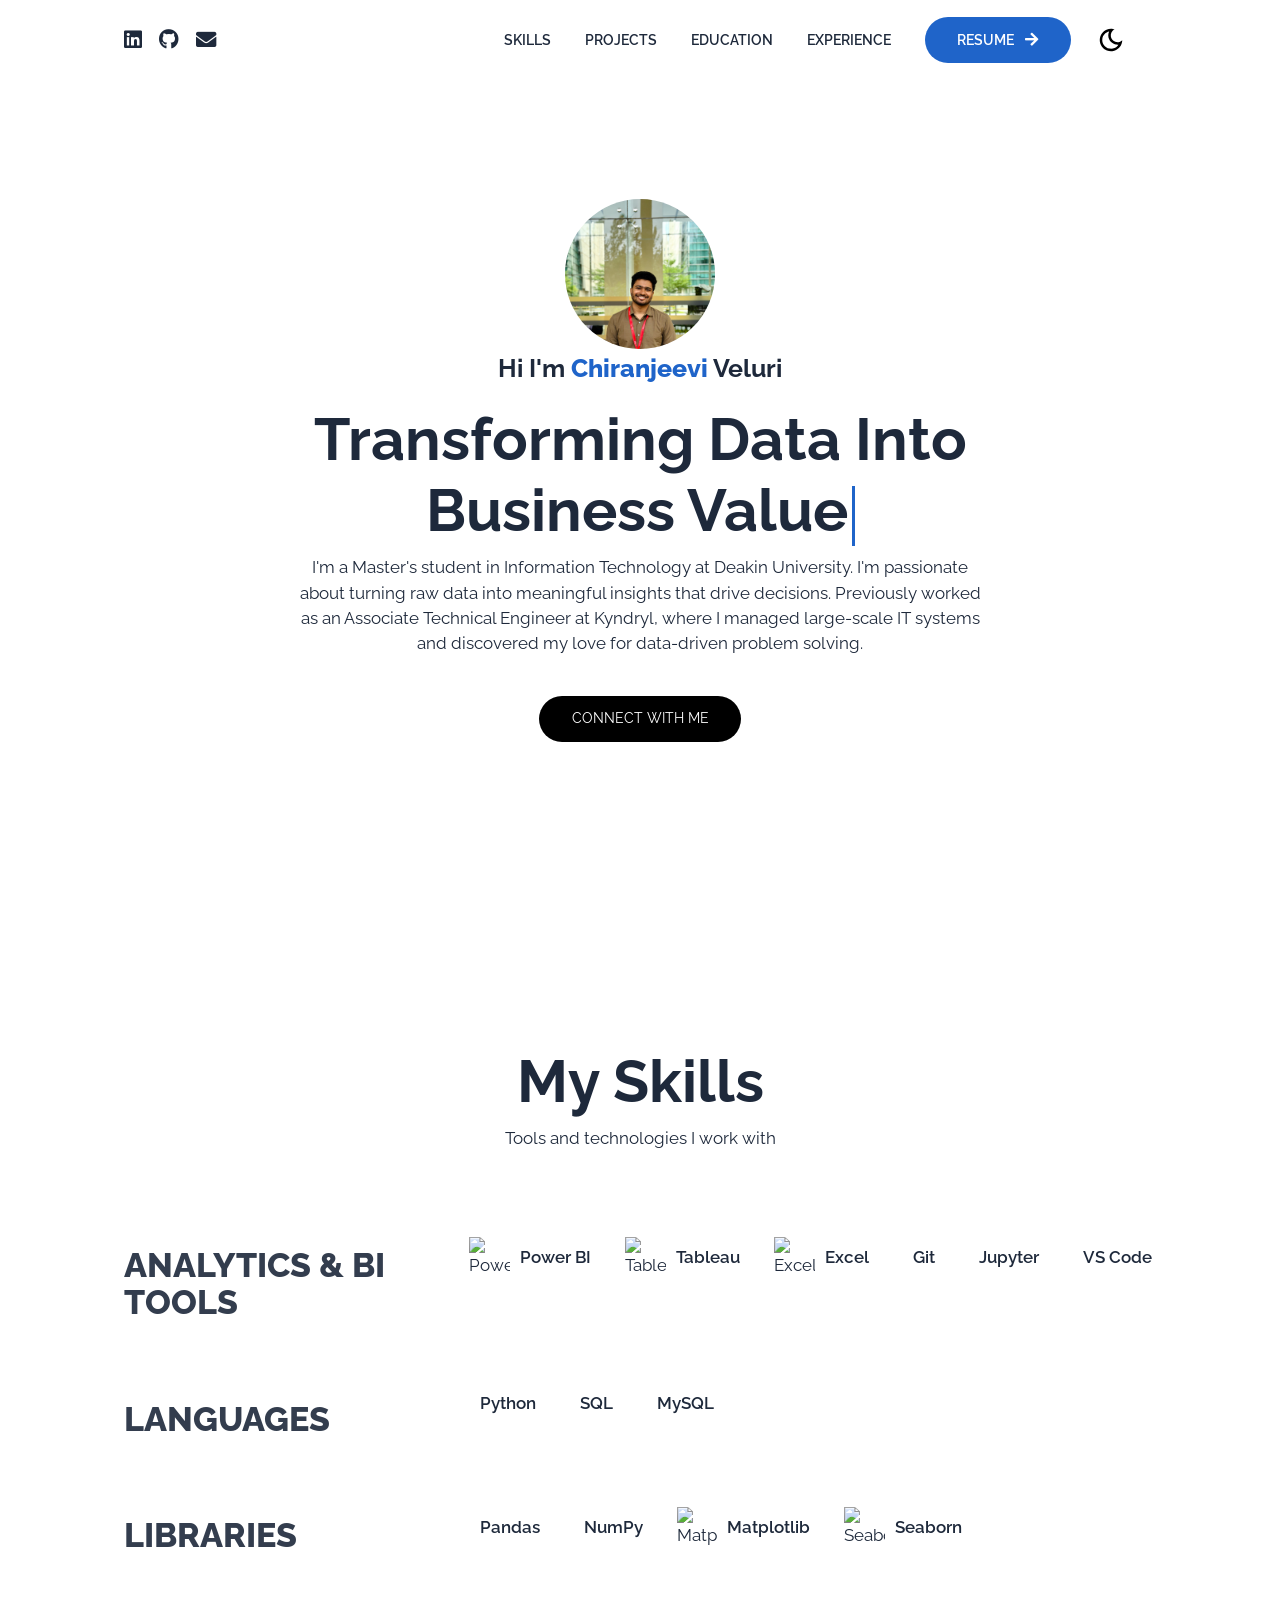
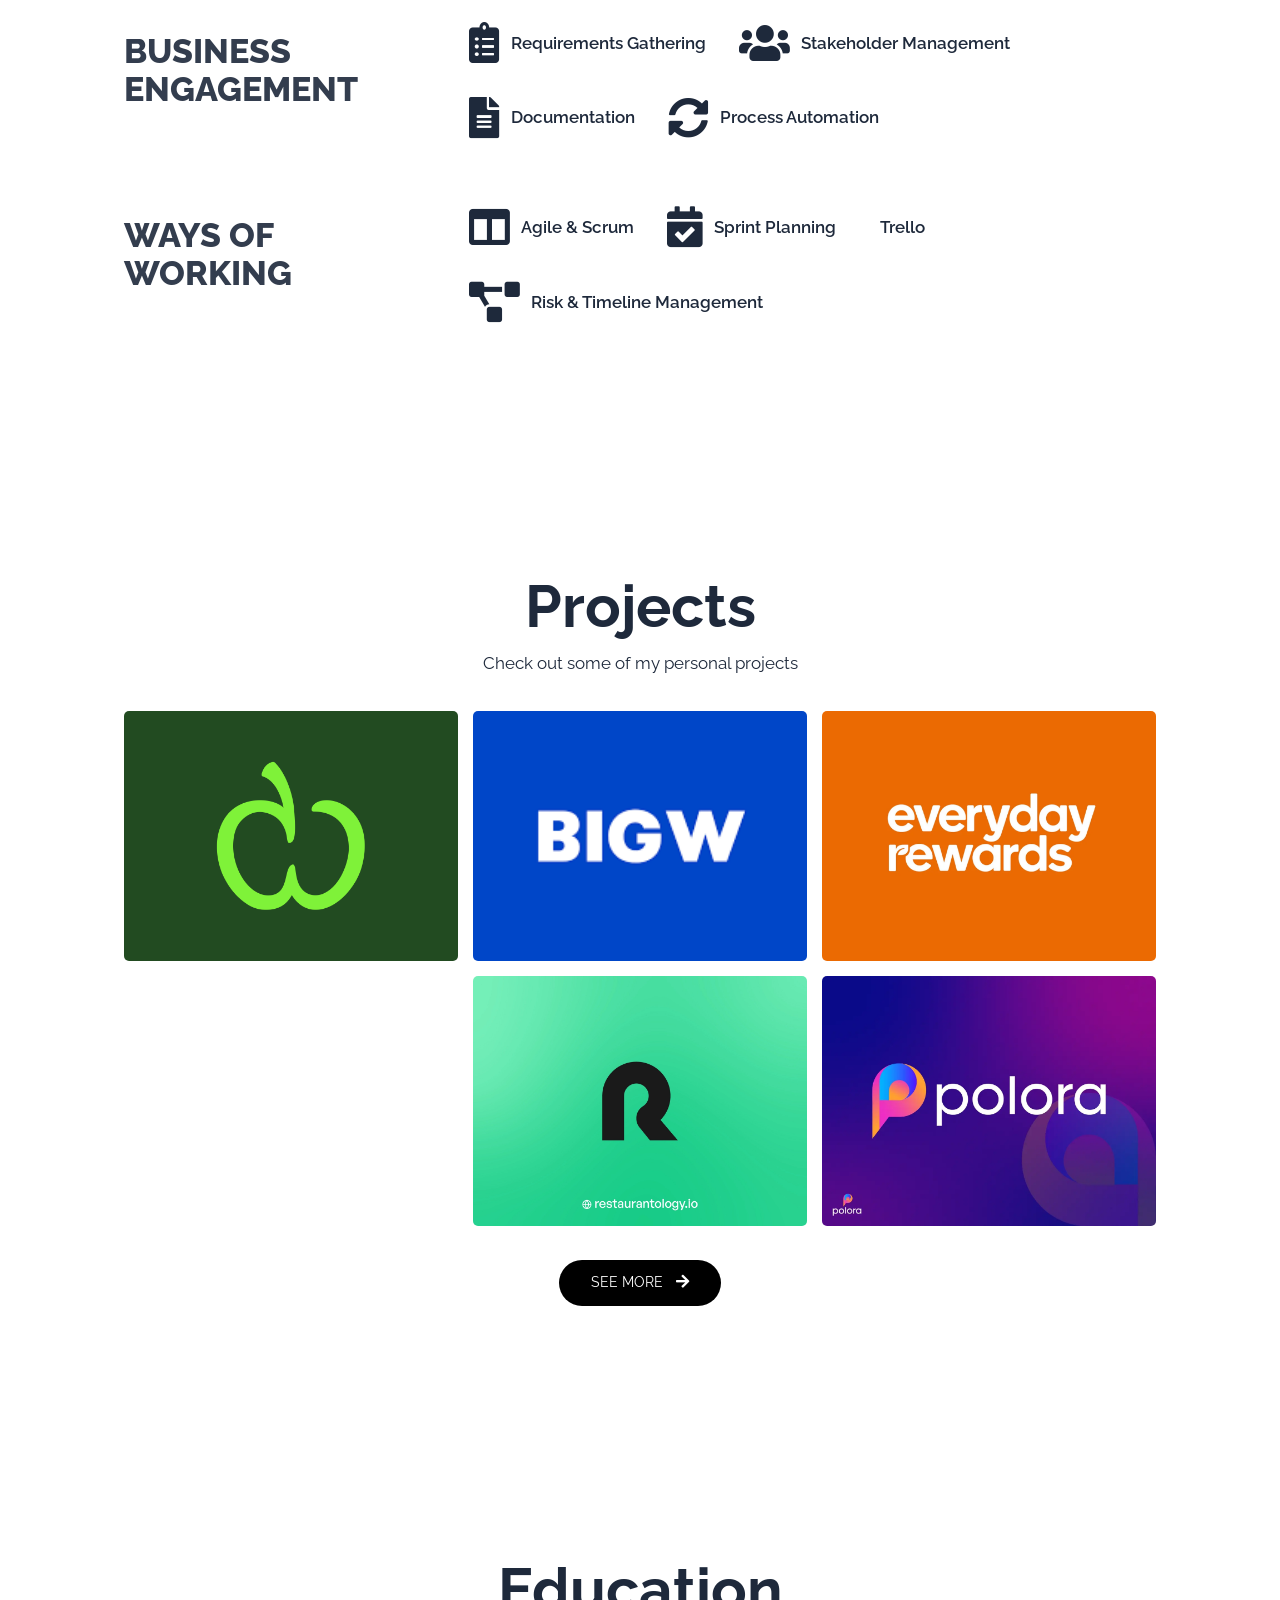
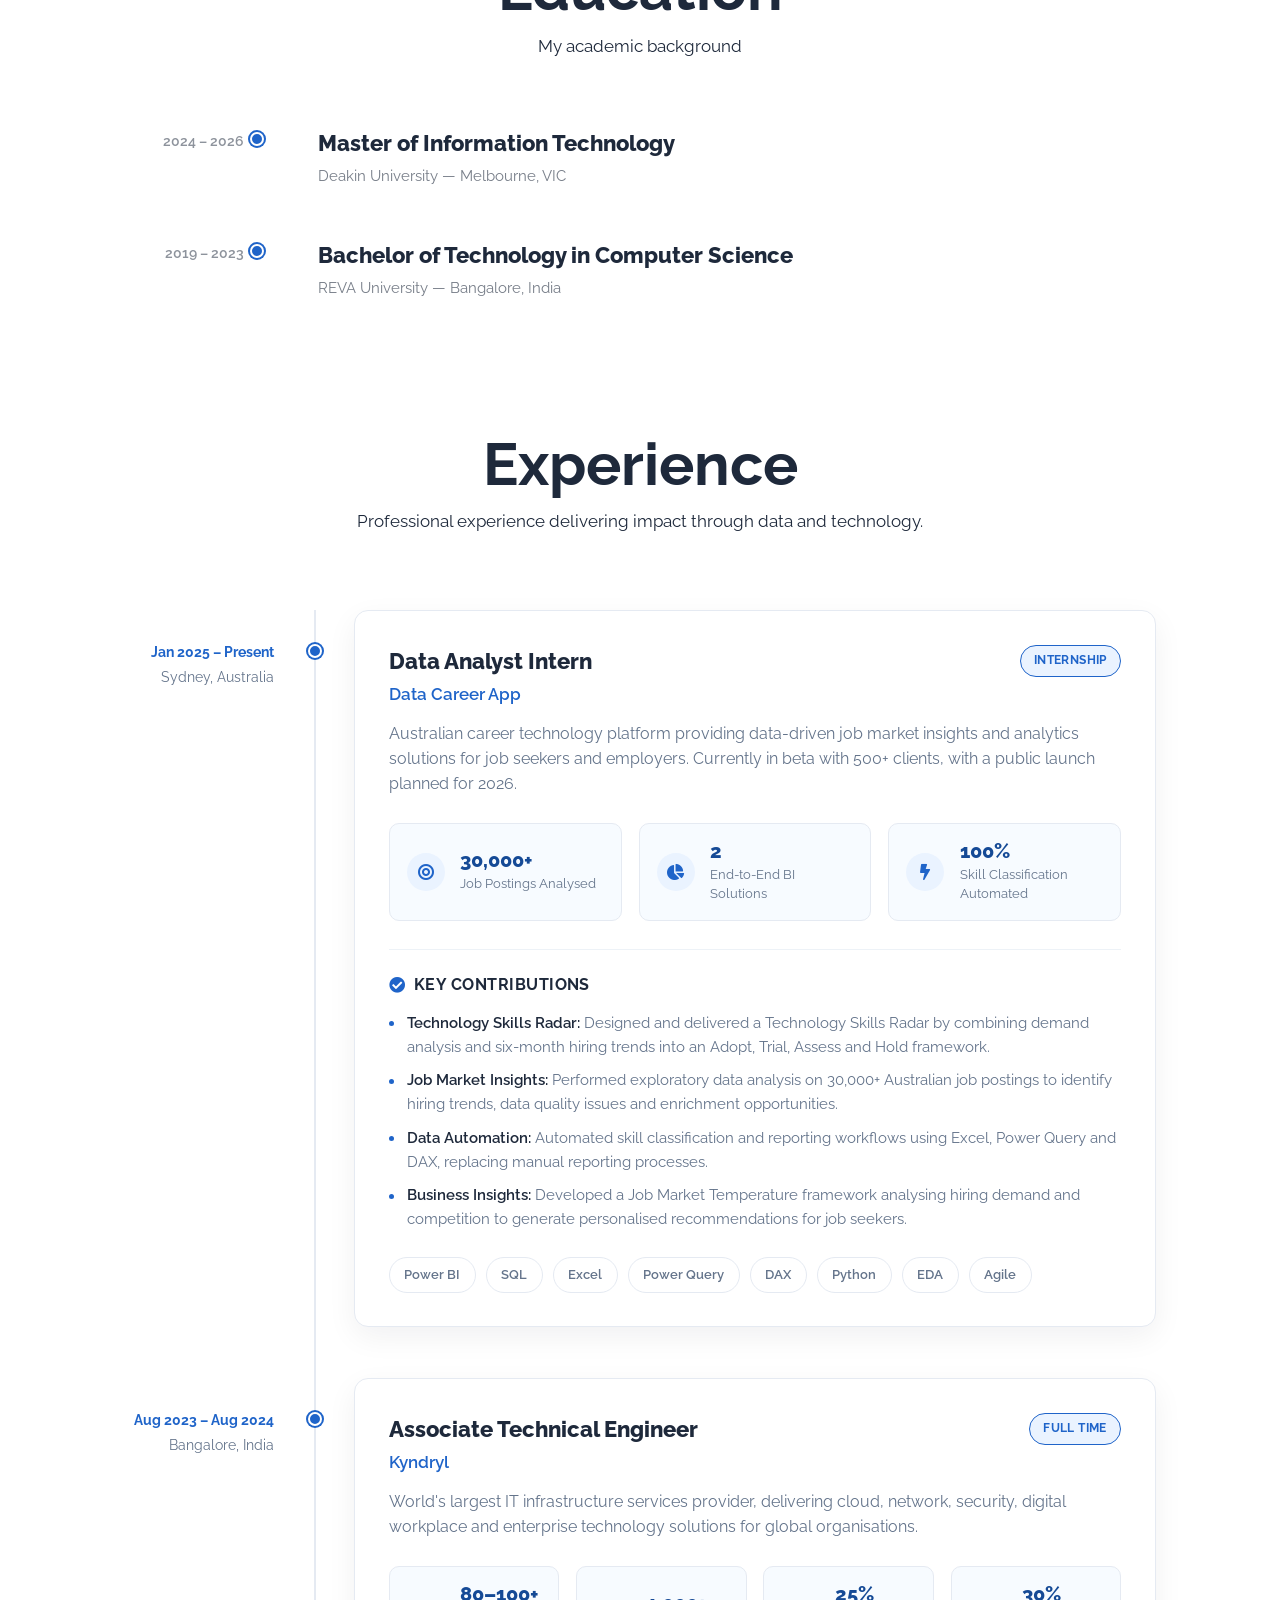
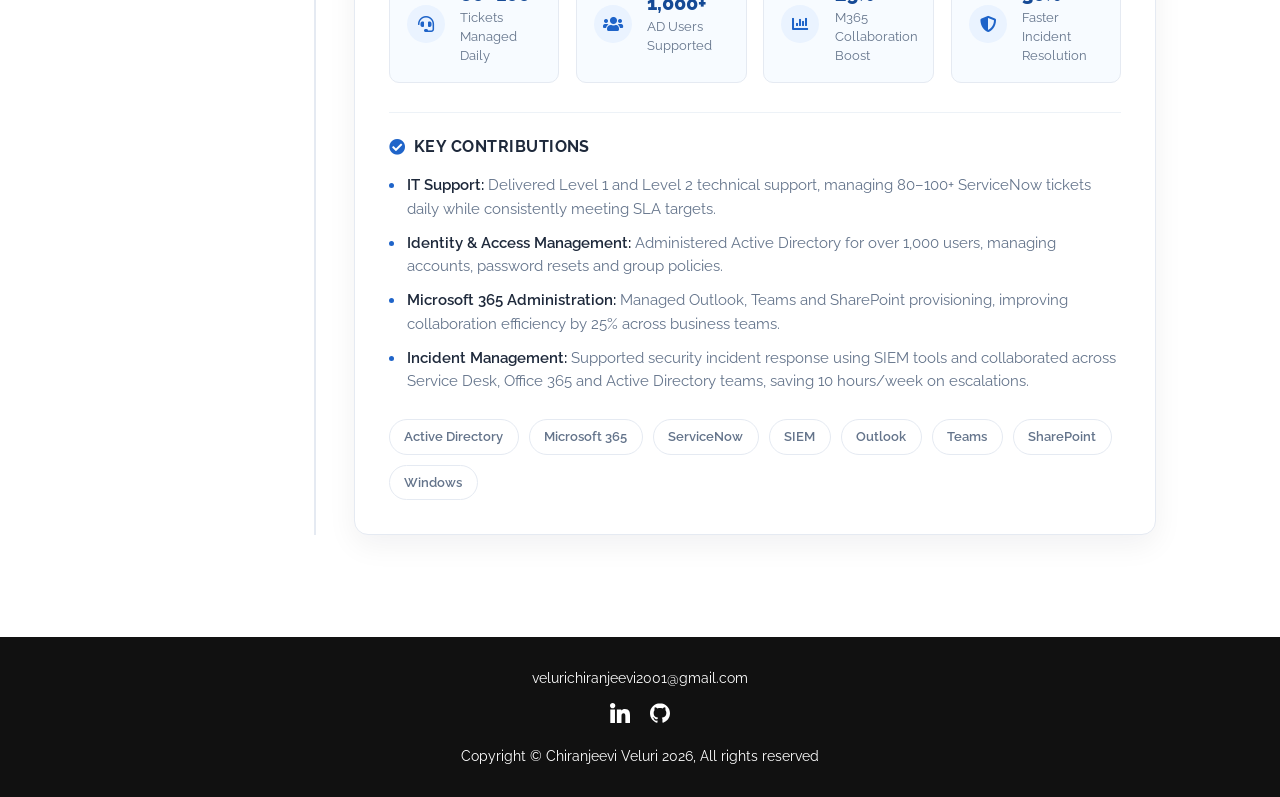
==== commit ef947c01: "Project 3 changes" ====
--- a/index.html
+++ b/index.html
@@ -162,15 +162,15 @@
     </div>
   </div>
 </div>
-        <!-- Project 4 - Greenlink Propagation Planner -->
-        <div class="card project-link-card" data-href="project-greenlink.html">
+           <!-- Project 4 - NSW Property Market Intelligence -->
+        <div class="card project-link-card" data-href="project-nsw.html">
           <div class="project-info">
             <div class="project-bio">
-              <h3>Propagation Stock & Capacity Planner</h3>
-              <p>Power BI · DAX · What-If Analysis</p>
-            </div>
-            <div class="project-link">
-              <a href="project-greenlink.html"><i class="fas fa-globe"></i></a>
+              <h3>NSW Property Market Intelligence</h3>
+              <p>Python · MySQL · Power BI · DAX</p>
+            </div>
+            <div class="project-link">
+              <a href="project-nsw.html"><i class="fas fa-globe"></i></a>
             </div>
           </div>
         </div>
--- a/css/utilities.css
+++ b/css/utilities.css
@@ -167,7 +167,7 @@
 .card:nth-child(1) { background: url(../assets/project/woolies.png) center center/cover; }
 .card:nth-child(2) { background: url(../assets/project/bigw.png) center center/cover; }
 .card:nth-child(3) { background: url(../assets/project/project3.webp) center center/cover; }
-.card:nth-child(4) { background: url(../assets/project/project-four.png) center center/cover; }
+.card:nth-child(4) { background: url(../assets/project/nsw-property.png) center center/cover; } 
 .card:nth-child(5) { background: url(../assets/project/project-five.png) center center/cover; }
 .card:nth-child(6) { background: url(../assets/project/project-six.png) center center/cover; }
 
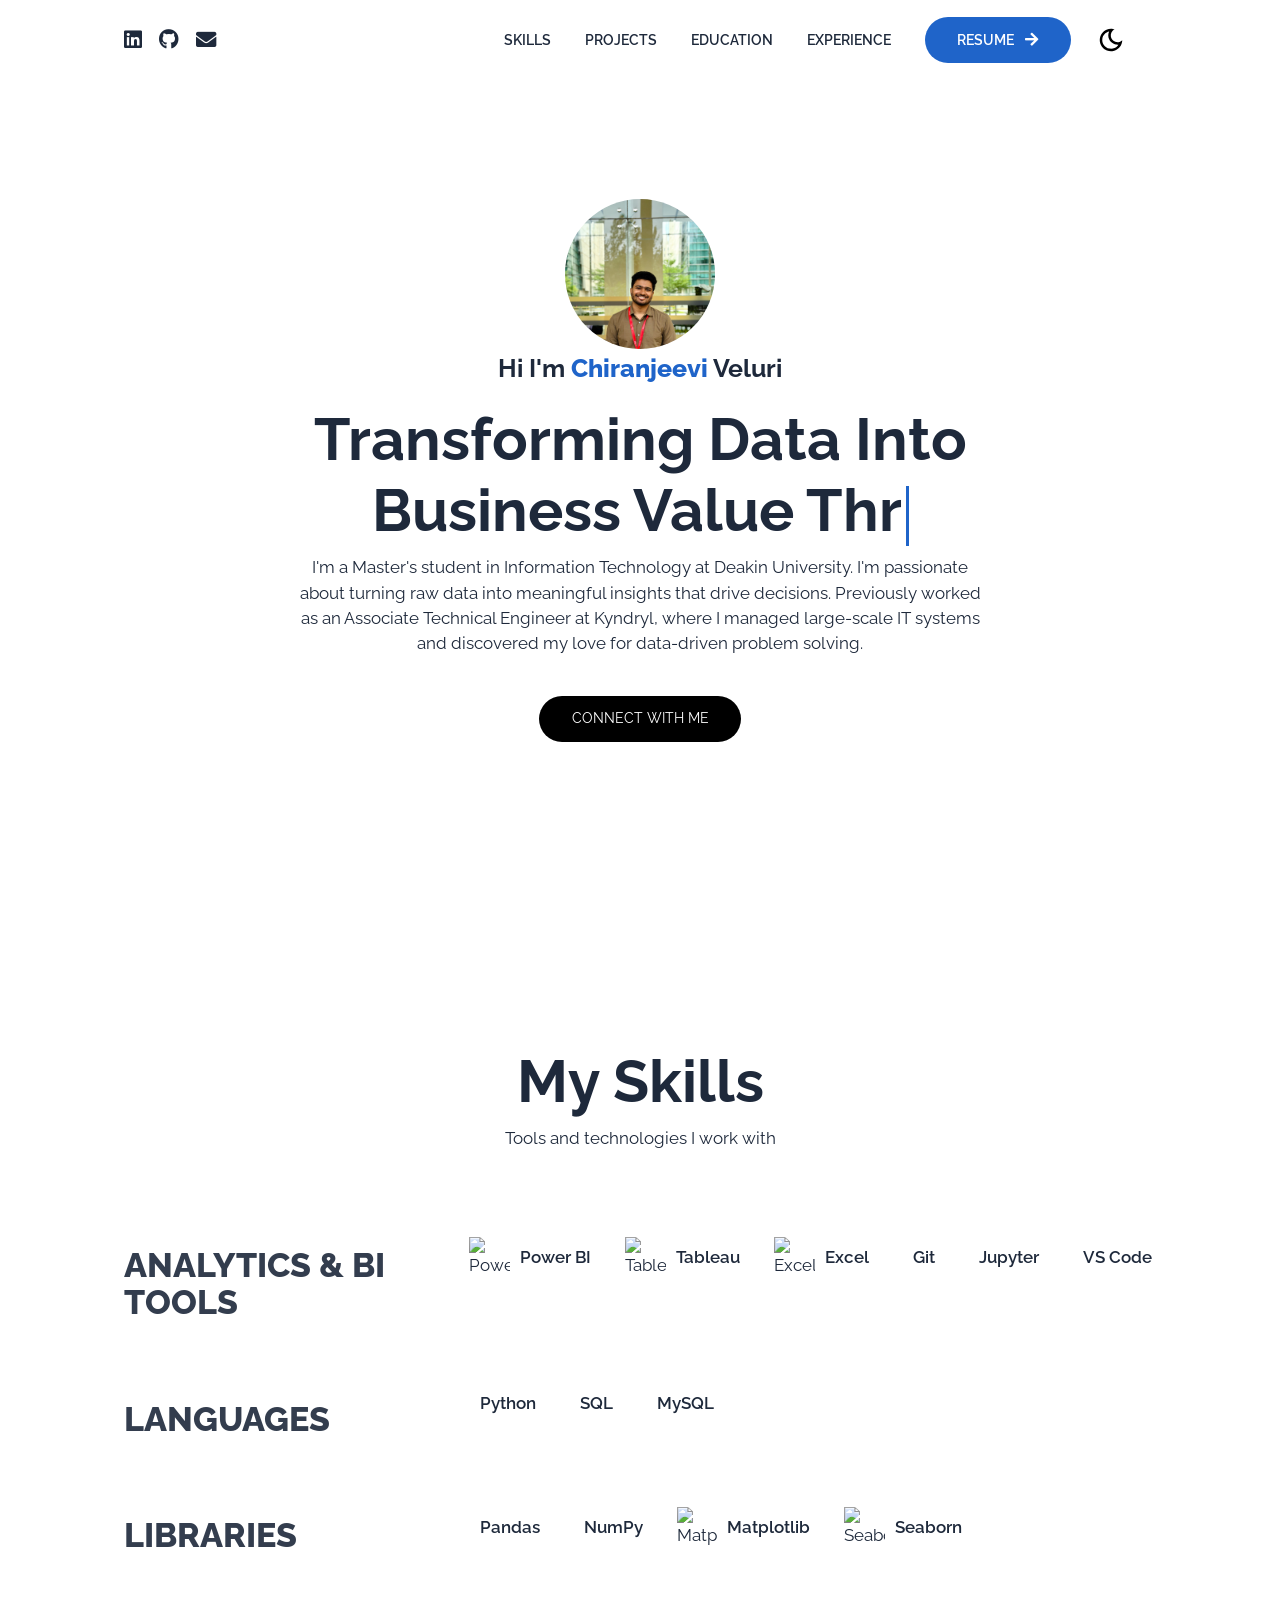
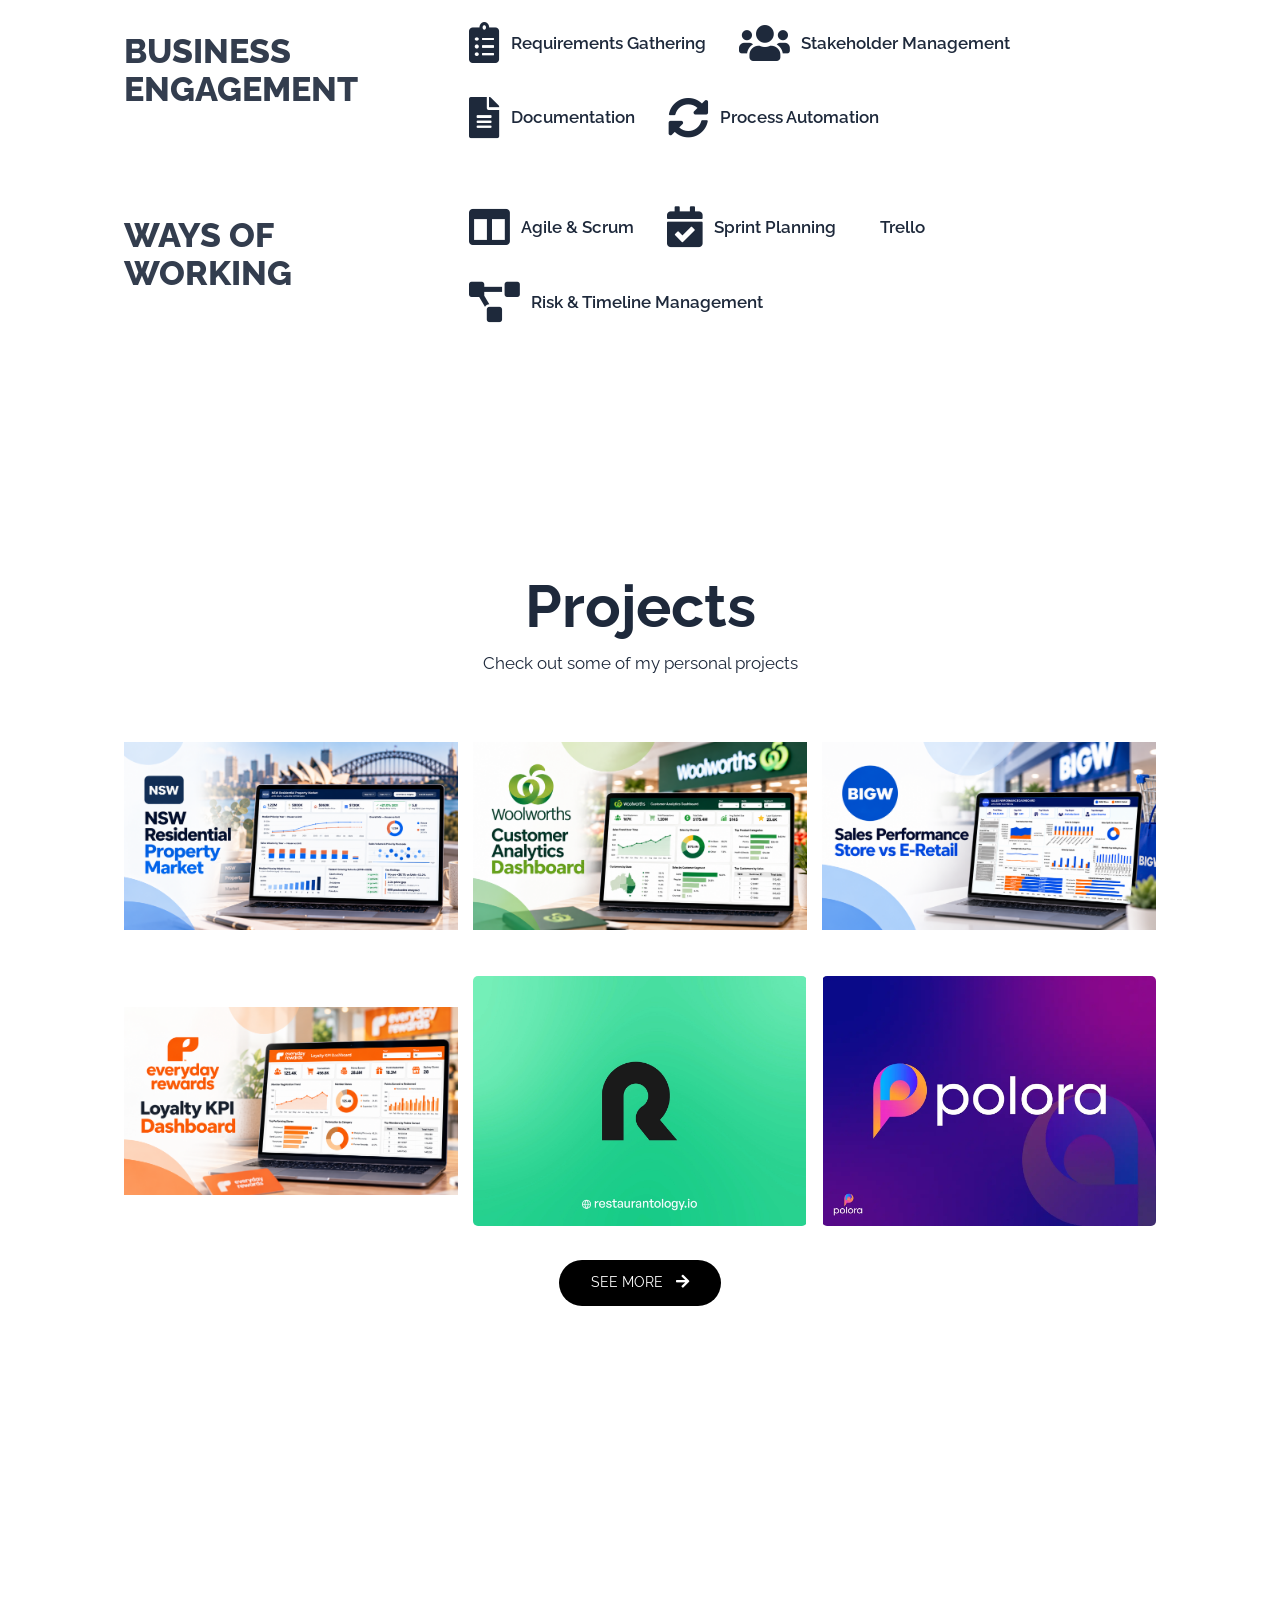
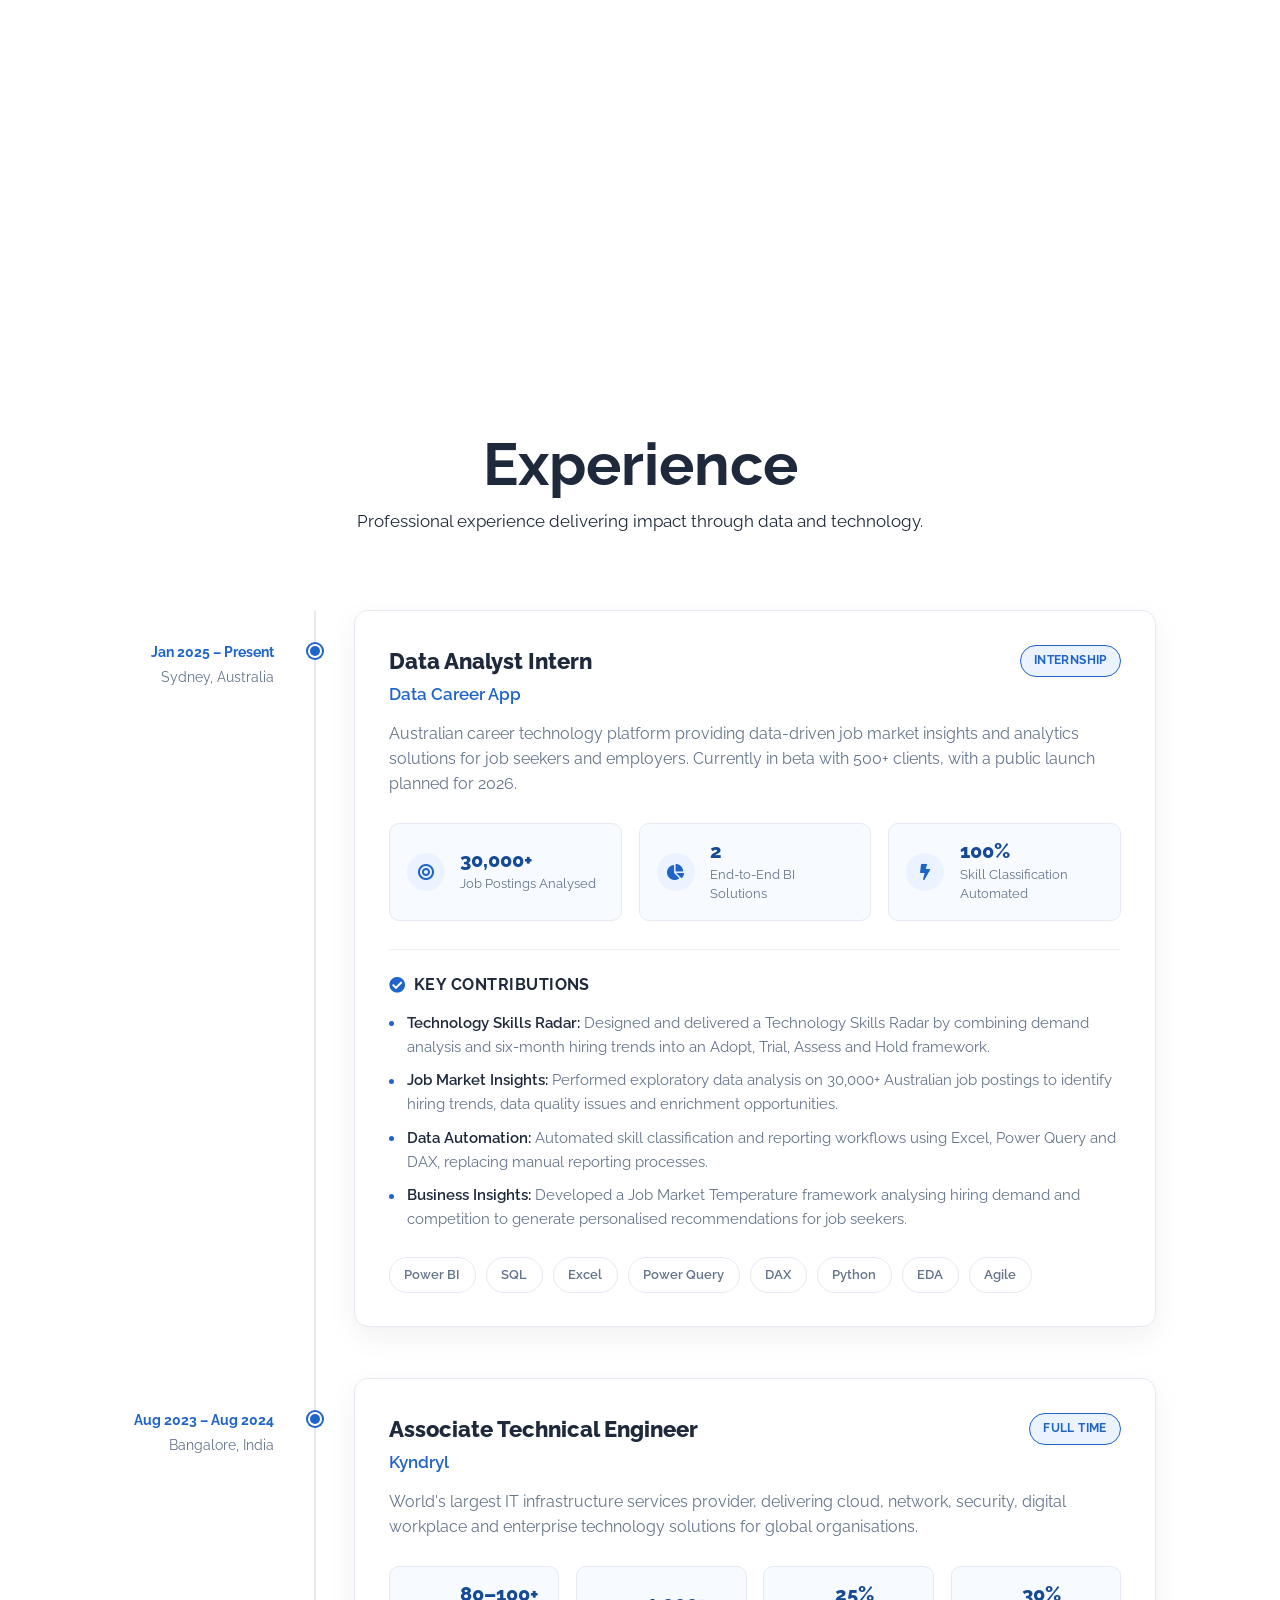
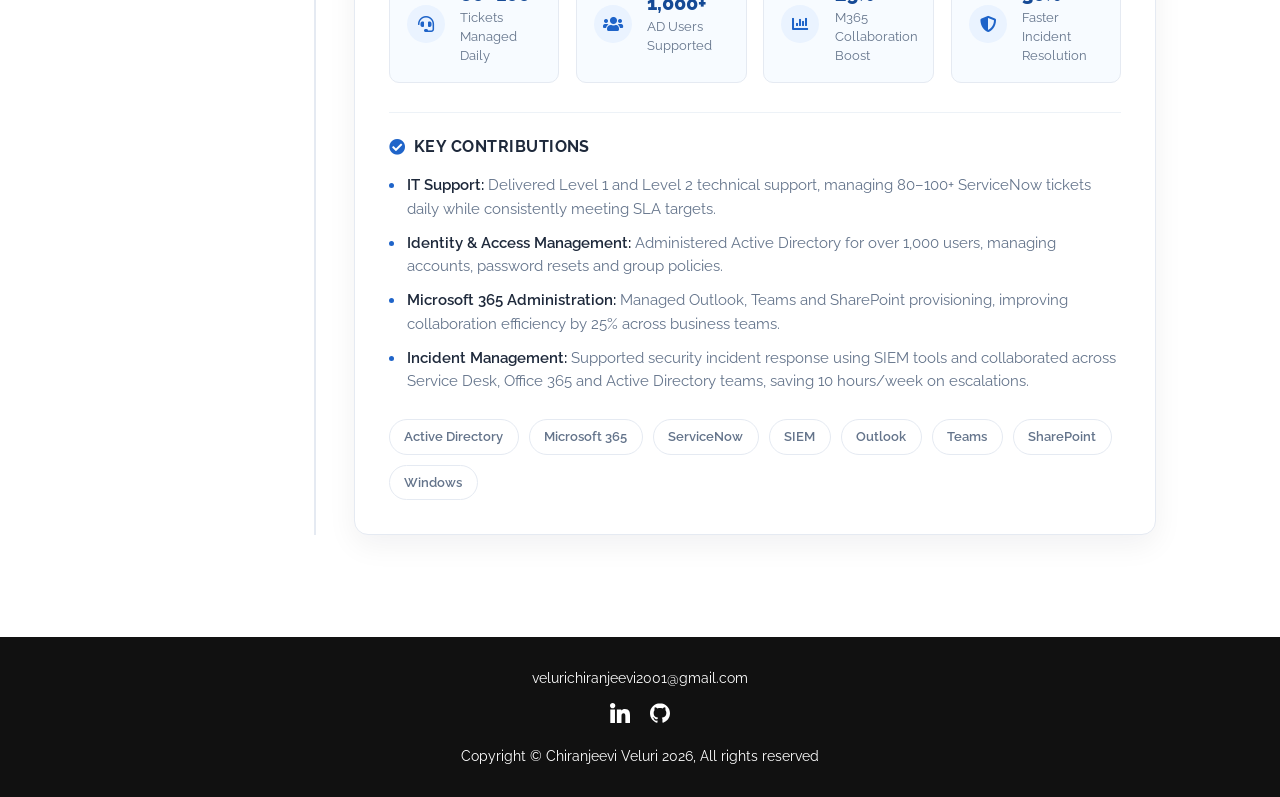
==== commit dc741be1: "image changes" ====
--- a/index.html
+++ b/index.html
@@ -126,7 +126,19 @@
         <p>Check out some of my personal projects</p>
       </div>
       <article class="project">
-        <!-- Project 1 - Woolworths -->
+        <!-- Project 1 - NSW Property Market Intelligence -->
+        <div class="card project-link-card" data-href="project-nsw.html">
+          <div class="project-info">
+            <div class="project-bio">
+              <h3>NSW Property Market Intelligence</h3>
+              <p>Python · MySQL · Power BI · DAX</p>
+            </div>
+            <div class="project-link">
+              <a href="project-nsw.html"><i class="fas fa-globe"></i></a>
+            </div>
+          </div>
+        </div>
+        <!-- Project 2 - Woolworths -->
         <div class="card card-woolies project-link-card" data-href="project-woolies.html">
           <div class="project-info">
             <div class="project-bio">
@@ -138,7 +150,7 @@
             </div>
           </div>
         </div>
-        <!-- Project 2 - BIG W -->
+        <!-- Project 3 - BIG W -->
         <div class="card project-link-card" data-href="project-bigw.html">
           <div class="project-info">
             <div class="project-bio">
@@ -150,31 +162,18 @@
             </div>
           </div>
         </div>
-        <!-- Project 3 - Everyday Rewards -->
-<div class="card project-link-card" data-href="project-edr.html">
-  <div class="project-info">
-    <div class="project-bio">
-      <h3>Everyday Rewards Dashboard</h3>
-      <p>Power BI · DAX · Loyalty KPI Tracking</p>
-    </div>
-    <div class="project-link">
-      <a href="project-edr.html"><i class="fas fa-globe"></i></a>
-    </div>
-  </div>
-</div>
-           <!-- Project 4 - NSW Property Market Intelligence -->
-        <div class="card project-link-card" data-href="project-nsw.html">
+        <!-- Project 4 - Everyday Rewards -->
+        <div class="card project-link-card" data-href="project-edr.html">
           <div class="project-info">
             <div class="project-bio">
-              <h3>NSW Property Market Intelligence</h3>
-              <p>Python · MySQL · Power BI · DAX</p>
-            </div>
-            <div class="project-link">
-              <a href="project-nsw.html"><i class="fas fa-globe"></i></a>
-            </div>
-          </div>
-        </div>
-        
+              <h3>Everyday Rewards Dashboard</h3>
+              <p>Power BI · DAX · Loyalty KPI Tracking</p>
+            </div>
+            <div class="project-link">
+              <a href="project-edr.html"><i class="fas fa-globe"></i></a>
+            </div>
+          </div>
+        </div>
         <div class="card">
           <div class="project-info">
             <div class="project-bio"><h3>Project Five</h3><p>SQL, PostgreSQL</p></div>
--- a/css/utilities.css
+++ b/css/utilities.css
@@ -164,12 +164,48 @@
   opacity: 1;
 }
 
-.card:nth-child(1) { background: url(../assets/project/woolies.png) center center/cover; }
-.card:nth-child(2) { background: url(../assets/project/bigw.png) center center/cover; }
-.card:nth-child(3) { background: url(../assets/project/project3.webp) center center/cover; }
-.card:nth-child(4) { background: url(../assets/project/nsw-property.png) center center/cover; } 
-.card:nth-child(5) { background: url(../assets/project/project-five.png) center center/cover; }
-.card:nth-child(6) { background: url(../assets/project/project-six.png) center center/cover; }
+.card:nth-child(1) {
+  background-image: url(../assets/project/nswthumbnail.png);
+  background-position: center;
+  background-size: contain;
+  background-repeat: no-repeat;
+  background-color: var(--card-background);
+}
+.card:nth-child(2) {
+  background-image: url(../assets/project/woliesthumbnail.png);
+  background-position: center;
+  background-size: contain;
+  background-repeat: no-repeat;
+  background-color: var(--card-background);
+}
+.card:nth-child(3) {
+  background-image: url(../assets/project/BgWThumbnail.png);
+  background-position: center;
+  background-size: contain;
+  background-repeat: no-repeat;
+  background-color: var(--card-background);
+}
+.card:nth-child(4) {
+  background-image: url(../assets/project/everydayrewardsthumbnail.png);
+  background-position: center;
+  background-size: contain;
+  background-repeat: no-repeat;
+  background-color: var(--card-background);
+}
+.card:nth-child(5) {
+  background-image: url(../assets/project/project-five.png);
+  background-position: center;
+  background-size: contain;
+  background-repeat: no-repeat;
+  background-color: var(--card-background);
+}
+.card:nth-child(6) {
+  background-image: url(../assets/project/project-six.png);
+  background-position: center;
+  background-size: contain;
+  background-repeat: no-repeat;
+  background-color: var(--card-background);
+}
 
 /* Responsive */
 @media (max-width: 768px) {
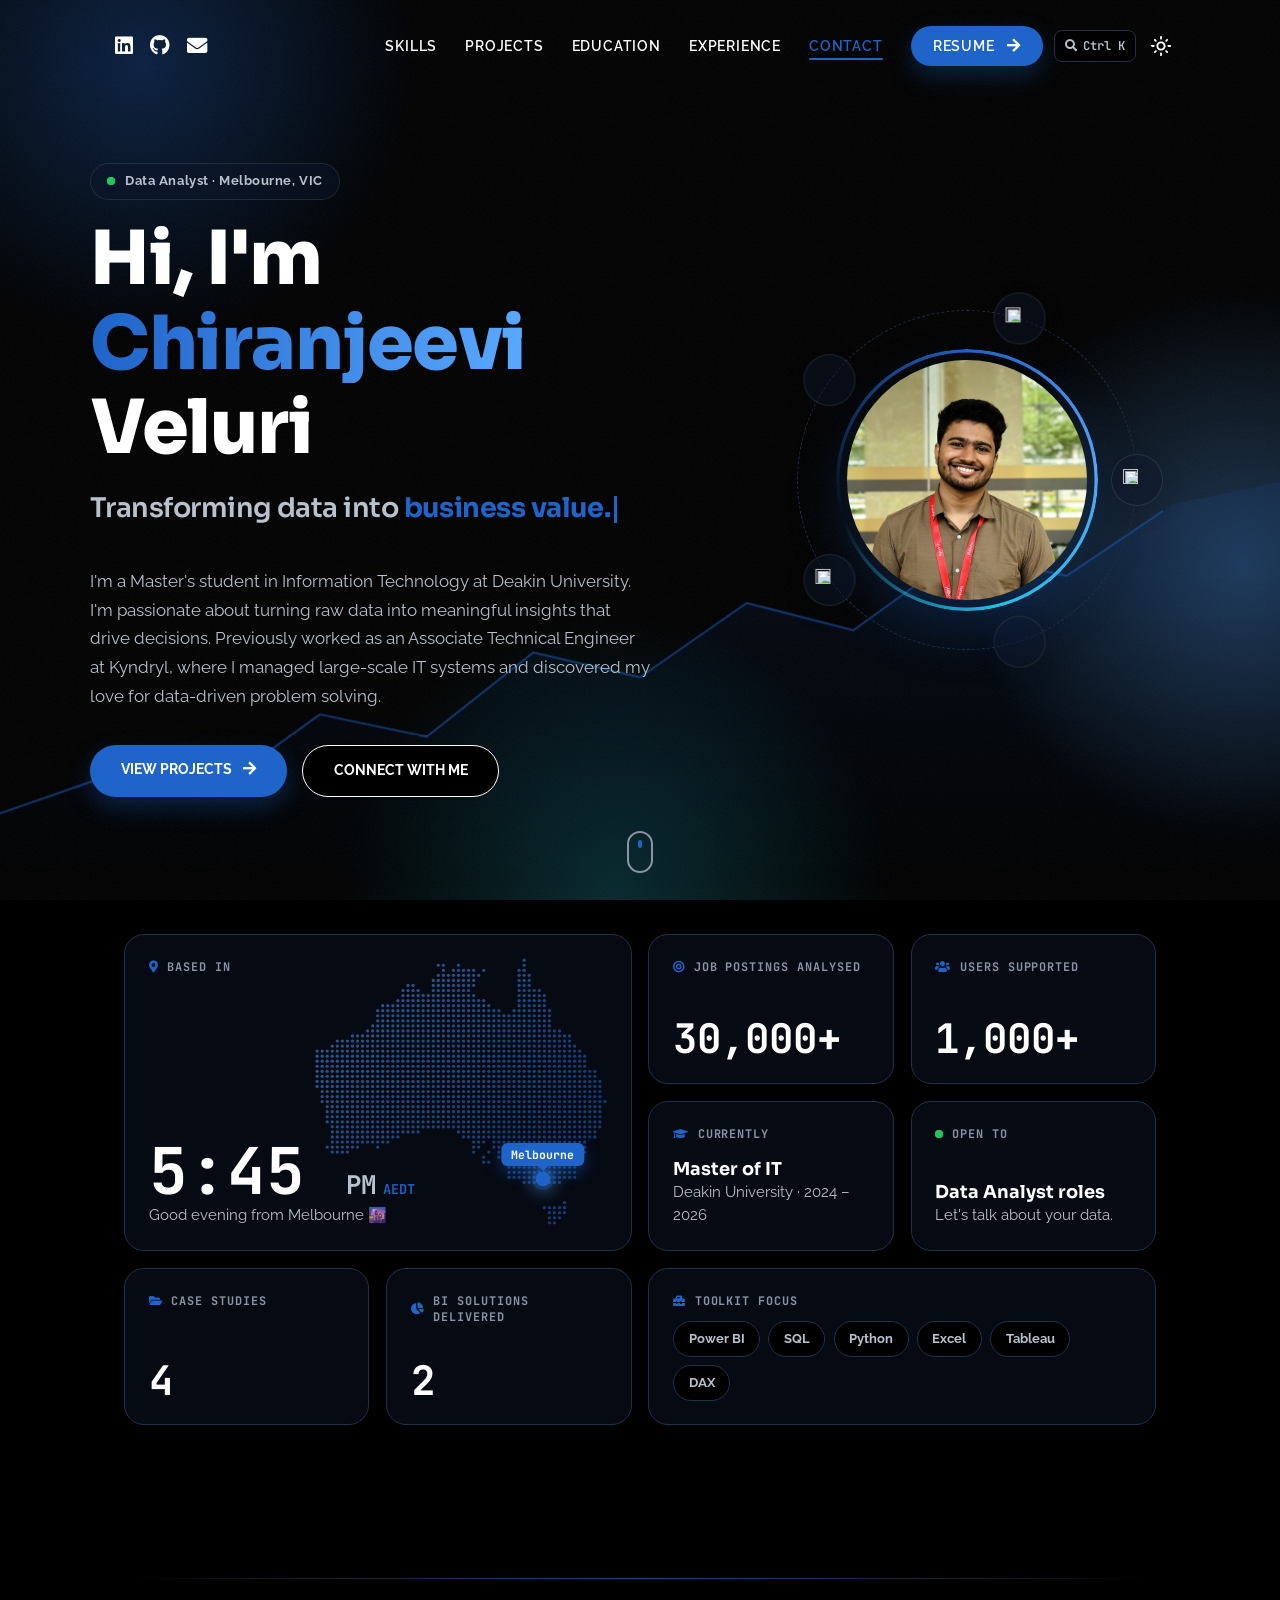
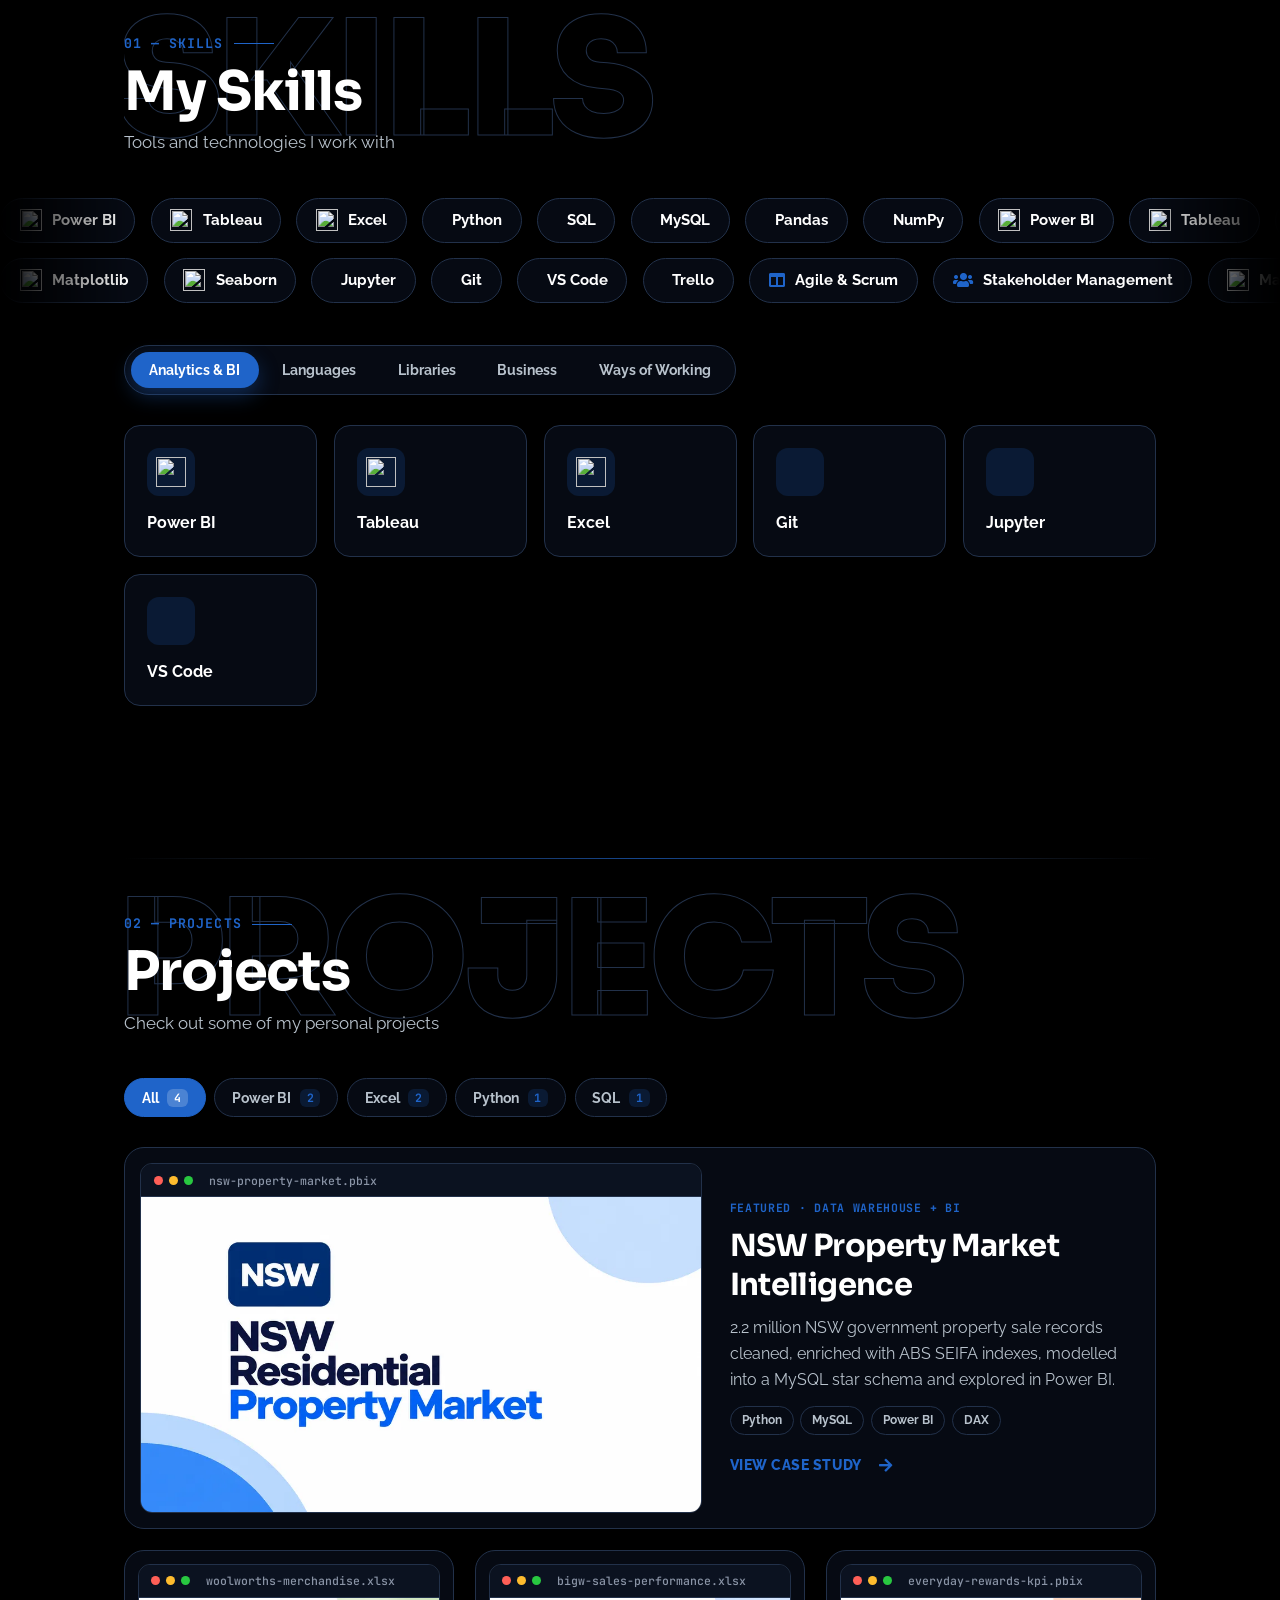
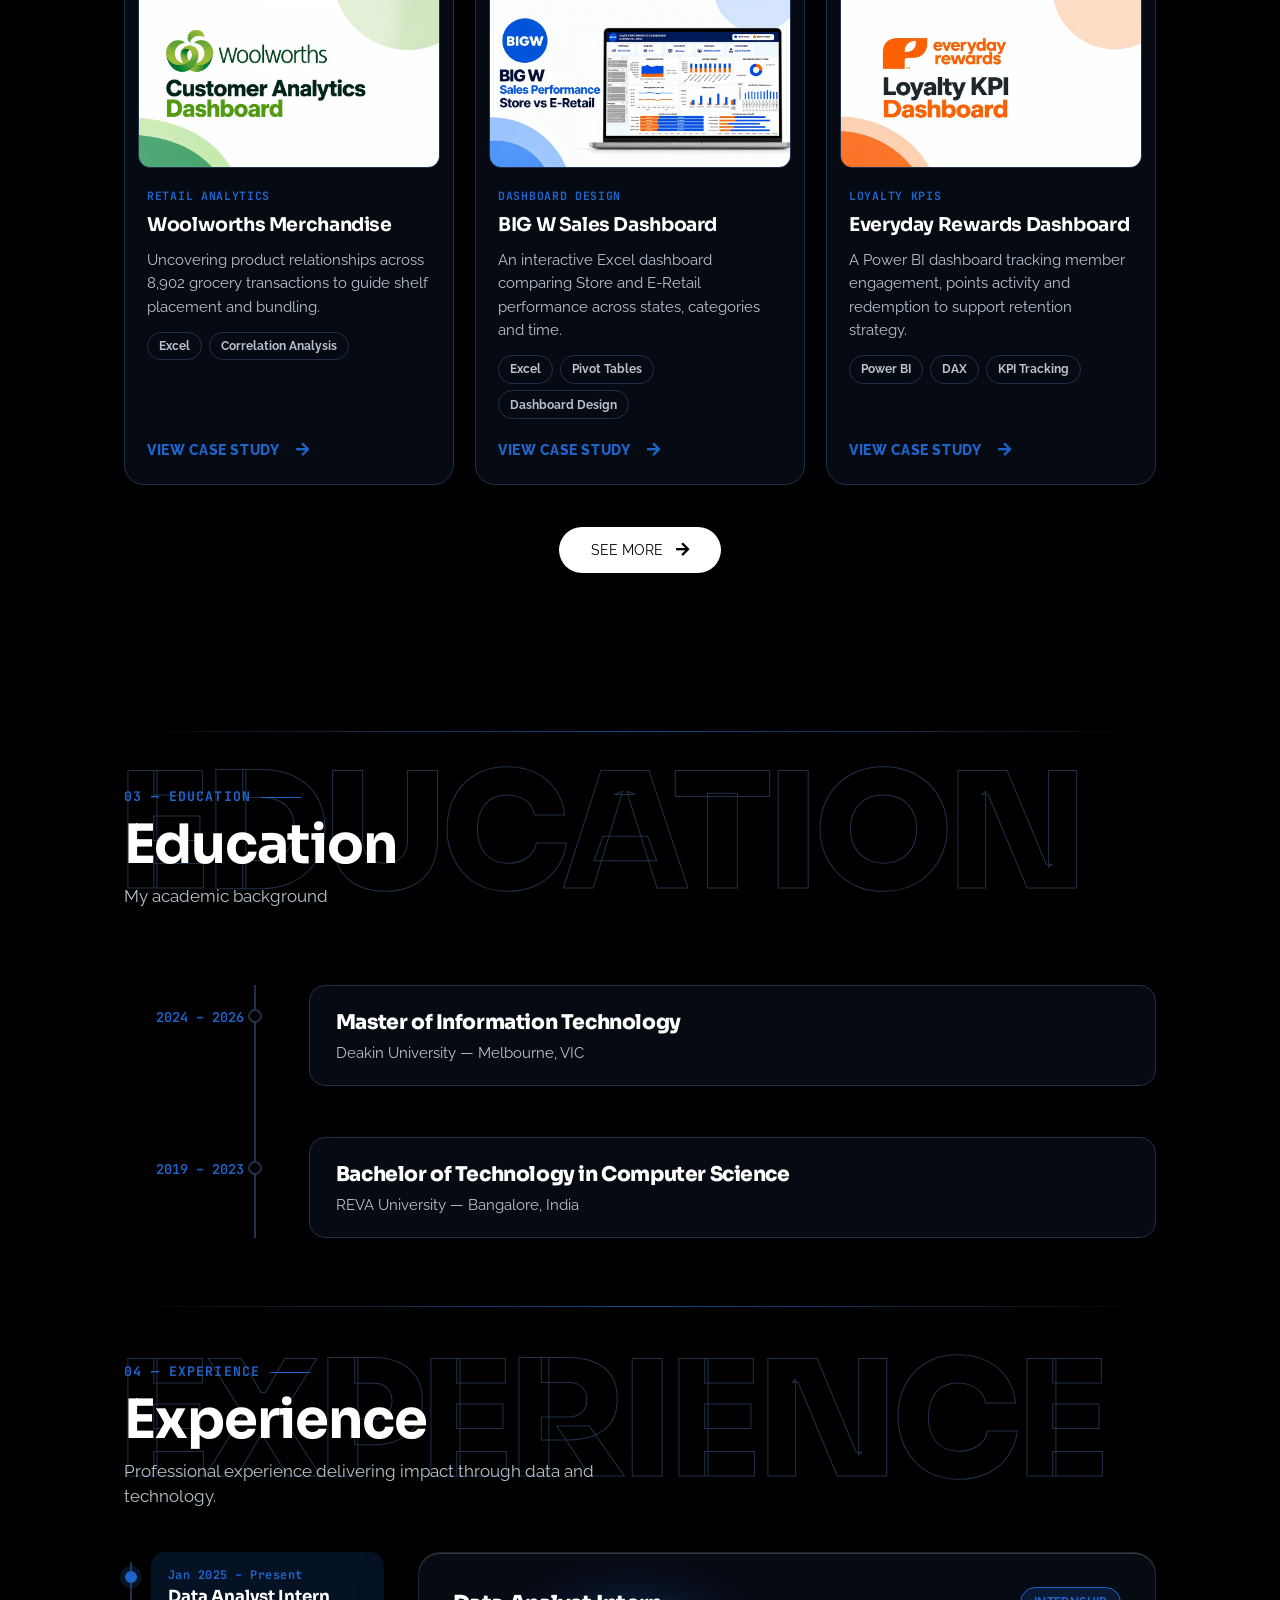
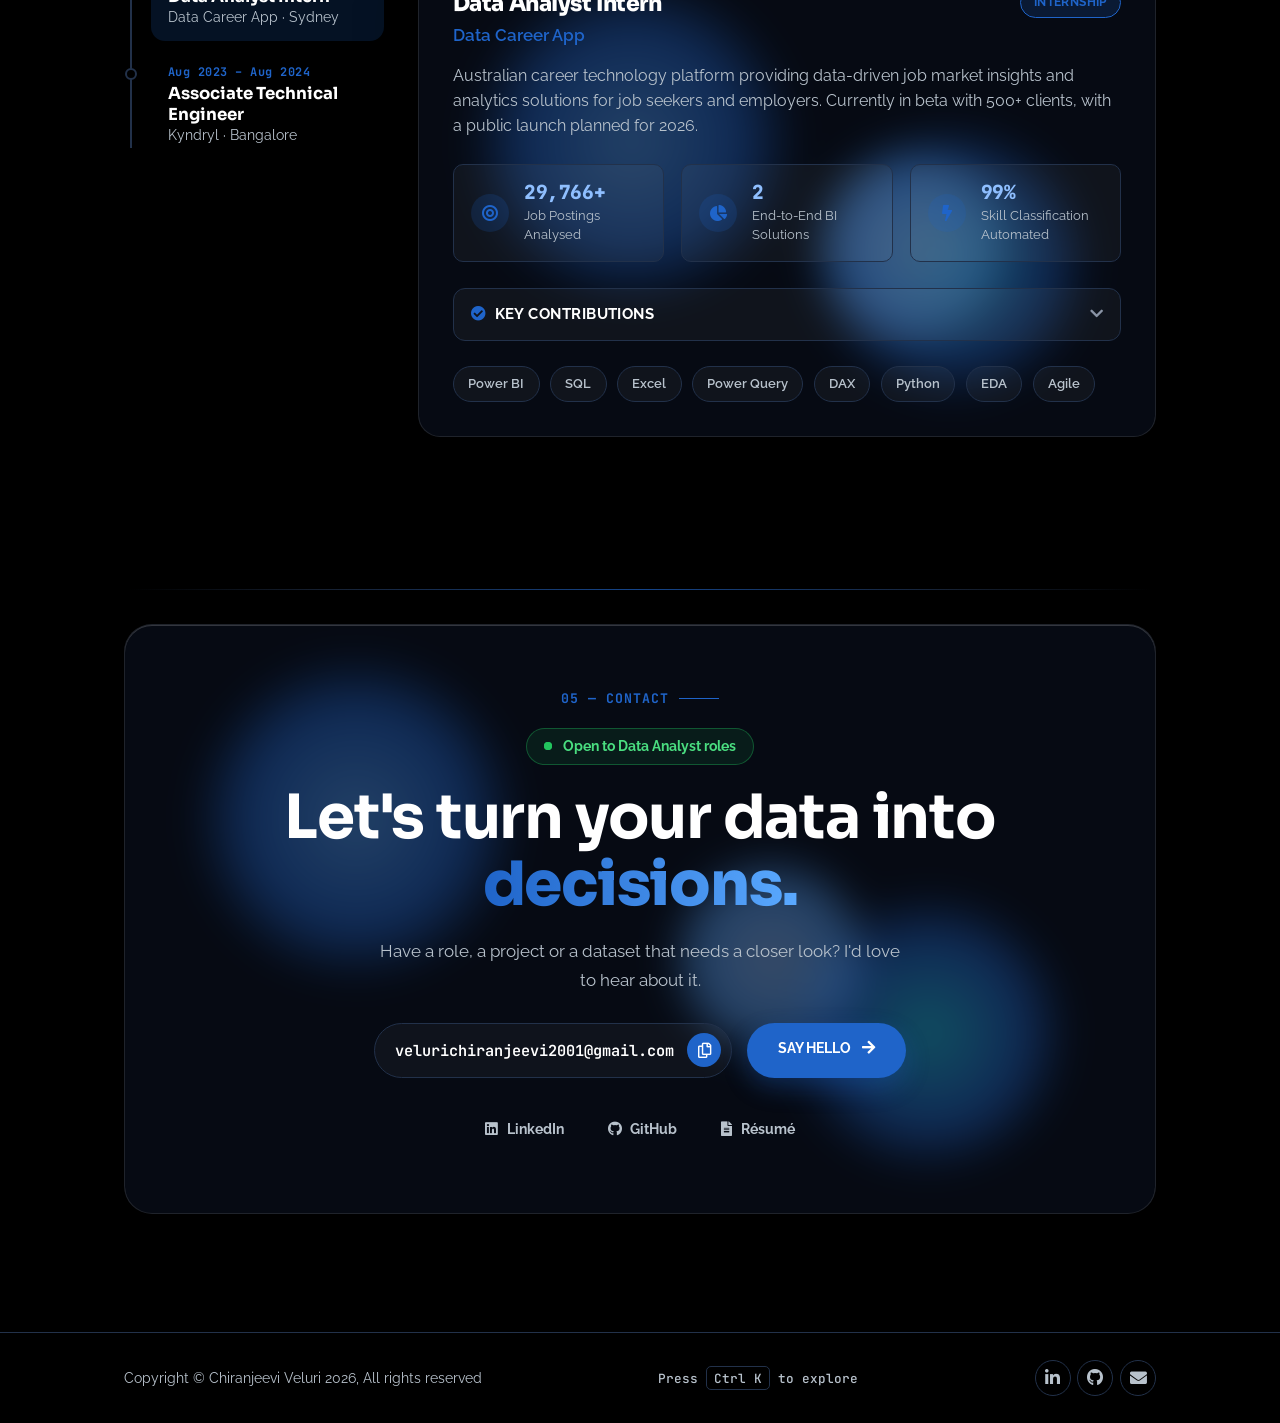
==== commit b7267c8b: "Changes in the portfolio" ====
--- a/index.html
+++ b/index.html
@@ -1,25 +1,47 @@
 <!DOCTYPE html>
-<html lang="en">
+<html lang="en" data-theme="dark">
   <head>
     <meta charset="UTF-8" />
     <meta name="viewport" content="width=device-width, initial-scale=1.0" />
+    <meta name="color-scheme" content="dark light" />
+    <script src="js/theme-init.js"></script>
     <title>Chiranjeevi Veluri | Data Analyst</title>
     <meta name="description" content="Chiranjeevi Veluri | Data Analyst Portfolio" />
+    <link rel="preconnect" href="https://fonts.googleapis.com" />
+    <link rel="preconnect" href="https://fonts.gstatic.com" crossorigin />
+    <link rel="stylesheet" href="https://fonts.googleapis.com/css2?family=JetBrains+Mono:wght@500;700&family=Sora:wght@600;700;800&display=swap" />
     <link rel="stylesheet" href="https://use.fontawesome.com/releases/v5.15.4/css/all.css" integrity="sha384-DyZ88mC6Up2uqS4h/KRgHuoeGwBcD4Ng9SiP4dIRy0EXTlnuz47vAwmeGwVChigm" crossorigin="anonymous" />
     <link rel="stylesheet" href="https://cdn.jsdelivr.net/gh/devicons/devicon@latest/devicon.min.css" />
     <link rel="stylesheet" href="css/style.css" />
     <link rel="stylesheet" href="css/utilities.css" />
+    <link rel="stylesheet" href="css/animations.css" />
+    <link rel="stylesheet" href="css/nav.css" />
+    <link rel="stylesheet" href="css/cmdk.css" />
+    <link rel="stylesheet" href="css/hero.css" />
+    <link rel="stylesheet" href="css/tabs.css" />
+    <link rel="stylesheet" href="css/skills.css" />
+    <link rel="stylesheet" href="css/projects.css" />
+    <link rel="stylesheet" href="css/glass.css" />
+    <link rel="stylesheet" href="css/experience.css" />
+    <link rel="stylesheet" href="css/contact.css" />
     <link rel="icon" type="image/svg+xml" href="assets/favicon.svg">
   </head>
   <body>
     <div class="page-transition"></div>
+    <div class="scroll-progress" aria-hidden="true"></div>
+    <div class="bg-fx" aria-hidden="true">
+      <span class="bg-blob bg-blob--1"></span>
+      <span class="bg-blob bg-blob--2"></span>
+      <span class="bg-blob bg-blob--3"></span>
+      <div class="bg-grain"></div>
+    </div>
 
     <header id="hero">
       <nav class="navbar">
         <div class="container">
           <div class="nav-social">
-            <a href="https://www.linkedin.com/in/veluri-chiranjeevi-5b1b20225" target="_blank" aria-label="LinkedIn"><i class="fab fa-linkedin"></i></a>
-            <a href="https://github.com/ChiranjeeviVeluri" target="_blank" aria-label="GitHub"><i class="fab fa-github"></i></a>
+            <a href="https://www.linkedin.com/in/veluri-chiranjeevi-5b1b20225" target="_blank" rel="noopener" aria-label="LinkedIn"><i class="fab fa-linkedin"></i></a>
+            <a href="https://github.com/ChiranjeeviVeluri" target="_blank" rel="noopener" aria-label="GitHub"><i class="fab fa-github"></i></a>
             <a href="mailto:velurichiranjeevi2001@gmail.com" aria-label="Email"><i class="fas fa-envelope"></i></a>
           </div>
           <ul class="nav-menu">
@@ -27,18 +49,24 @@
             <li><a class="nav-link" href="#projects">PROJECTS</a></li>
             <li><a class="nav-link" href="#education">EDUCATION</a></li>
             <li><a class="nav-link" href="#experience">EXPERIENCE</a></li>
+            <li><a class="nav-link" href="#contact">CONTACT</a></li>
             <li>
-              <a class="nav-link btn btn-primary" href="#" target="_blank">RESUME <i class="fas fa-arrow-right"></i></a>
+              <a class="nav-link btn btn-primary" href="assets/resume.pdf" target="_blank" rel="noopener" data-resume>RESUME <i class="fas fa-arrow-right"></i></a>
             </li>
-            <div class="theme-switch">
-              <input type="checkbox" id="switch" />
-              <label class="toggle-icons" for="switch">
-                <img class="moon" src="assets/moon.svg" alt="Dark mode" />
-                <img class="sun" src="assets/sun.svg" alt="Light mode" />
-              </label>
-            </div>
+            <li class="cmdk-li">
+              <button class="cmdk-trigger" type="button" data-cmdk-open aria-label="Open command menu"><i class="fas fa-search"></i><span data-cmdk-key>Ctrl K</span></button>
+            </li>
+            <li class="theme-li">
+              <div class="theme-switch">
+                <input type="checkbox" id="switch" aria-label="Toggle dark mode" checked />
+                <label class="toggle-icons" for="switch">
+                  <img class="moon" src="assets/moon.svg" alt="" />
+                  <img class="sun" src="assets/sun.svg" alt="" />
+                </label>
+              </div>
+            </li>
           </ul>
-          <div class="hamburger">
+          <div class="hamburger" role="button" tabindex="0" aria-label="Menu" aria-expanded="false">
             <span class="bar"></span>
             <span class="bar"></span>
             <span class="bar"></span>
@@ -46,165 +74,296 @@
         </div>
       </nav>
 
-      <section class="header-container">
-        <img class="profile-image" src="assets/profile_jpeg.jpeg" alt="Chiranjeevi Veluri" />
-        <h1>Hi I'm <span class="highlight">Chiranjeevi</span> Veluri</h1>
-        <div class="content-text">
-          <h2 id="typing-line-1"></h2>
-          <h2 id="typing-line-2"></h2>
-          <p>I'm a Master's student in Information Technology at Deakin University.
-             I'm passionate about turning raw data into meaningful insights that drive decisions. Previously worked as an Associate
-             Technical Engineer at Kyndryl, where I managed large-scale IT systems and discovered my 
-             love for data-driven problem solving.</p>
-        </div>
-        <a href="#footer" class="btn btn-secondary">Connect With Me</a>
+      <section class="header-container hero">
+        <svg class="hero-chart" viewBox="0 0 1200 400" preserveAspectRatio="none" aria-hidden="true">
+          <defs>
+            <linearGradient id="heroArea" x1="0" y1="0" x2="0" y2="1">
+              <stop offset="0" stop-color="#1F64C9" stop-opacity="0.22" />
+              <stop offset="1" stop-color="#1F64C9" stop-opacity="0" />
+            </linearGradient>
+          </defs>
+          <path class="hero-chart__area" fill="url(#heroArea)" d="M0,330 L100,300 L200,312 L300,250 L400,268 L500,200 L600,220 L700,160 L800,182 L900,120 L1000,138 L1100,80 L1200,62 L1200,400 L0,400 Z" />
+          <path class="hero-chart__line" pathLength="1" d="M0,330 L100,300 L200,312 L300,250 L400,268 L500,200 L600,220 L700,160 L800,182 L900,120 L1000,138 L1100,80 L1200,62" />
+        </svg>
+
+        <div class="hero-grid">
+          <div class="hero-text">
+            <span class="hero-eyebrow hero-in" style="--i: 0"><span class="status-dot"></span> Data Analyst · Melbourne, VIC</span>
+            <h1 class="hero-title">
+              <span class="w"><span style="--i: 1">Hi,</span></span>
+              <span class="w"><span style="--i: 2">I'm</span></span>
+              <span class="w"><span class="highlight" style="--i: 3">Chiranjeevi</span></span>
+              <span class="w"><span style="--i: 4">Veluri</span></span>
+            </h1>
+            <h2 class="hero-typing hero-in" style="--i: 3">
+              Transforming data into
+              <span class="hero-typing__word" id="typing-rotate" data-phrases="business value.|Power BI dashboards.|SQL-driven insights.|decisions that matter.">business value.</span>
+            </h2>
+            <p class="hero-bio hero-in" style="--i: 4">I'm a Master's student in Information Technology at Deakin University.
+               I'm passionate about turning raw data into meaningful insights that drive decisions. Previously worked as an Associate
+               Technical Engineer at Kyndryl, where I managed large-scale IT systems and discovered my
+               love for data-driven problem solving.</p>
+            <div class="hero-cta hero-in" style="--i: 5">
+              <a href="#projects" class="btn btn-primary magnetic">View Projects <i class="fas fa-arrow-right"></i></a>
+              <a href="#contact" class="btn btn-ghost magnetic">Connect With Me</a>
+            </div>
+          </div>
+
+          <div class="hero-visual">
+            <div class="orbit">
+              <div class="orbit__ring"></div>
+              <img class="profile-image" src="assets/profile-640.jpg" alt="Chiranjeevi Veluri" width="640" height="640" />
+              <div class="orbit__track" aria-hidden="true">
+                <span class="orbit__item" style="--a: 0deg"><span><img src="https://img.icons8.com/color/96/power-bi.png" alt="" /></span></span>
+                <span class="orbit__item" style="--a: 72deg"><span><i class="devicon-python-plain colored"></i></span></span>
+                <span class="orbit__item" style="--a: 144deg"><span><img src="https://img.icons8.com/color/96/microsoft-excel-2019--v1.png" alt="" /></span></span>
+                <span class="orbit__item" style="--a: 216deg"><span><i class="devicon-mysql-plain colored"></i></span></span>
+                <span class="orbit__item" style="--a: 288deg"><span><img src="https://img.icons8.com/color/96/tableau-software.png" alt="" /></span></span>
+              </div>
+            </div>
+          </div>
+        </div>
+
+        <a href="#glance" class="scroll-cue" aria-label="Scroll down"><span></span></a>
       </section>
     </header>
 
+    <!-- At a glance -->
+    <section id="glance" class="glance container" aria-label="At a glance">
+      <div class="bento" data-stagger="80">
+        <div class="tile tile--location spotlight">
+          <span class="tile__label"><i class="fas fa-map-marker-alt"></i> Based in</span>
+          <div class="au-map" aria-hidden="true">
+            <span class="au-map__dots"></span>
+            <span class="map-pin" style="left: 77.8%; top: 81.6%"><span class="map-pin__label">Melbourne</span></span>
+          </div>
+          <div>
+            <div class="clock" data-clock="Australia/Melbourne">--:--</div>
+            <p class="tile__text" data-clock-greeting>Melbourne, Victoria</p>
+          </div>
+        </div>
+        <div class="tile spotlight">
+          <span class="tile__label"><i class="fas fa-bullseye"></i> Job postings analysed</span>
+          <span class="tile__num" data-count="30000" data-suffix="+">30,000+</span>
+        </div>
+        <div class="tile spotlight">
+          <span class="tile__label"><i class="fas fa-users"></i> Users supported</span>
+          <span class="tile__num" data-count="1000" data-suffix="+">1,000+</span>
+        </div>
+        <div class="tile spotlight">
+          <span class="tile__label"><i class="fas fa-graduation-cap"></i> Currently</span>
+          <div>
+            <p class="tile__title">Master of IT</p>
+            <p class="tile__text">Deakin University · 2024 – 2026</p>
+          </div>
+        </div>
+        <div class="tile spotlight">
+          <span class="tile__label"><span class="status-dot"></span> Open to</span>
+          <div>
+            <p class="tile__title">Data Analyst roles</p>
+            <p class="tile__text">Let's talk about your data.</p>
+          </div>
+        </div>
+        <div class="tile spotlight">
+          <span class="tile__label"><i class="fas fa-folder-open"></i> Case studies</span>
+          <span class="tile__num" data-count="4">4</span>
+        </div>
+        <div class="tile spotlight">
+          <span class="tile__label"><i class="fas fa-chart-pie"></i> BI solutions delivered</span>
+          <span class="tile__num" data-count="2">2</span>
+        </div>
+        <div class="tile tile--wide spotlight">
+          <span class="tile__label"><i class="fas fa-toolbox"></i> Toolkit focus</span>
+          <div class="chip-row">
+            <span class="chip">Power BI</span>
+            <span class="chip">SQL</span>
+            <span class="chip">Python</span>
+            <span class="chip">Excel</span>
+            <span class="chip">Tableau</span>
+            <span class="chip">DAX</span>
+          </div>
+        </div>
+      </div>
+    </section>
+
     <!-- Skills -->
-    <section id="skills" class="skills-container container fade-up">
+    <section id="skills" class="container">
       <div class="division"></div>
-      <div class="content-text">
+      <div class="section-head" data-word="SKILLS" data-reveal>
+        <span class="section-num">01 — Skills</span>
         <h2>My Skills</h2>
         <p>Tools and technologies I work with</p>
       </div>
-      <div class="skills-grid">
-        <div class="skill-row">
-          <h3 class="category-label">Analytics & BI <br>Tools</h3>
-          <div class="skill-icons">
-            <div class="skill-icon"><img src="https://img.icons8.com/color/96/power-bi.png" alt="Power BI" /><span>Power BI</span></div>
-            <div class="skill-icon"><img src="https://img.icons8.com/color/96/tableau-software.png" alt="Tableau" /><span>Tableau</span></div>
-            <div class="skill-icon"><img src="https://img.icons8.com/color/96/microsoft-excel-2019--v1.png" alt="Excel" /><span>Excel</span></div>
-            <div class="skill-icon"><i class="devicon-git-plain colored"></i><span>Git</span></div>
-            <div class="skill-icon"><i class="devicon-jupyter-plain colored"></i><span>Jupyter</span></div>
-            <div class="skill-icon"><i class="devicon-vscode-plain colored"></i><span>VS Code</span></div>
-          </div>
-        </div>
-        <div class="skill-row">
-          <h3 class="category-label">Languages</h3>
-          <div class="skill-icons">
-            <div class="skill-icon"><i class="devicon-python-plain colored"></i><span>Python</span></div>
-            <div class="skill-icon"><i class="devicon-azuresqldatabase-plain colored"></i><span>SQL</span></div>
-            <div class="skill-icon"><i class="devicon-mysql-plain colored"></i><span>MySQL</span></div>
-          </div>
-        </div>
-        <div class="skill-row">
-          <h3 class="category-label">Libraries</h3>
-          <div class="skill-icons">
-            <div class="skill-icon"><i class="devicon-pandas-plain colored"></i><span>Pandas</span></div>
-            <div class="skill-icon"><i class="devicon-numpy-plain colored"></i><span>NumPy</span></div>
-            <div class="skill-icon"><img src="https://img.icons8.com/color/96/matplotlib.png" alt="Matplotlib" /><span>Matplotlib</span></div>
-           <div class="skill-icon"><img src="https://seaborn.pydata.org/_images/logo-mark-lightbg.svg" alt="Seaborn" /><span>Seaborn</span></div>
-          </div>
-        </div>
-        <div class="skill-row">
-          <h3 class="category-label">Business <br>Engagement</h3>
-          <div class="skill-icons">
-            <div class="skill-icon"><i class="fas fa-clipboard-list"></i><span>Requirements Gathering</span></div>
-            <div class="skill-icon"><i class="fas fa-users"></i><span>Stakeholder Management</span></div>
-            <div class="skill-icon"><i class="fas fa-file-alt"></i><span>Documentation</span></div>
-            <div class="skill-icon"><i class="fas fa-sync-alt"></i><span>Process Automation</span></div>
-          </div>
-        </div>
-        <div class="skill-row">
-          <h3 class="category-label">Ways of <br>Working</h3>
-          <div class="skill-icons">
-            <div class="skill-icon"><i class="fas fa-columns"></i><span>Agile & Scrum</span></div>
-            <div class="skill-icon"><i class="fas fa-calendar-check"></i><span>Sprint Planning</span></div>
-            <div class="skill-icon"><i class="devicon-trello-plain colored"></i><span>Trello</span></div>
-            <div class="skill-icon"><i class="fas fa-project-diagram"></i><span>Risk & Timeline Management</span></div>
-          </div>
+
+      <div class="marquee" aria-hidden="true">
+        <div class="marquee__row">
+          <div class="marquee__track">
+            <span class="marquee__item"><img src="https://img.icons8.com/color/96/power-bi.png" alt="" />Power BI</span>
+            <span class="marquee__item"><img src="https://img.icons8.com/color/96/tableau-software.png" alt="" />Tableau</span>
+            <span class="marquee__item"><img src="https://img.icons8.com/color/96/microsoft-excel-2019--v1.png" alt="" />Excel</span>
+            <span class="marquee__item"><i class="devicon-python-plain colored"></i>Python</span>
+            <span class="marquee__item"><i class="devicon-azuresqldatabase-plain colored"></i>SQL</span>
+            <span class="marquee__item"><i class="devicon-mysql-plain colored"></i>MySQL</span>
+            <span class="marquee__item"><i class="devicon-pandas-plain colored"></i>Pandas</span>
+            <span class="marquee__item"><i class="devicon-numpy-plain colored"></i>NumPy</span>
+          </div>
+        </div>
+        <div class="marquee__row marquee__row--reverse">
+          <div class="marquee__track">
+            <span class="marquee__item"><img src="https://img.icons8.com/color/96/matplotlib.png" alt="" />Matplotlib</span>
+            <span class="marquee__item"><img src="https://seaborn.pydata.org/_images/logo-mark-lightbg.svg" alt="" />Seaborn</span>
+            <span class="marquee__item"><i class="devicon-jupyter-plain colored"></i>Jupyter</span>
+            <span class="marquee__item"><i class="devicon-git-plain colored"></i>Git</span>
+            <span class="marquee__item"><i class="devicon-vscode-plain colored"></i>VS Code</span>
+            <span class="marquee__item"><i class="devicon-trello-plain colored"></i>Trello</span>
+            <span class="marquee__item"><i class="fas fa-columns"></i>Agile &amp; Scrum</span>
+            <span class="marquee__item"><i class="fas fa-users"></i>Stakeholder Management</span>
+          </div>
+        </div>
+      </div>
+
+      <div data-reveal>
+        <div class="tablist" role="tablist" aria-label="Skill categories">
+          <span class="tab-indicator" aria-hidden="true"></span>
+          <button class="tab is-active" role="tab" id="sk-bi-tab" aria-controls="sk-bi" aria-selected="true">Analytics &amp; BI</button>
+          <button class="tab" role="tab" id="sk-lang-tab" aria-controls="sk-lang" aria-selected="false">Languages</button>
+          <button class="tab" role="tab" id="sk-lib-tab" aria-controls="sk-lib" aria-selected="false">Libraries</button>
+          <button class="tab" role="tab" id="sk-biz-tab" aria-controls="sk-biz" aria-selected="false">Business</button>
+          <button class="tab" role="tab" id="sk-way-tab" aria-controls="sk-way" aria-selected="false">Ways of Working</button>
+        </div>
+
+        <div class="skill-panel" role="tabpanel" id="sk-bi" aria-labelledby="sk-bi-tab">
+          <div class="skill-card spotlight"><span class="skill-card__icon"><img src="https://img.icons8.com/color/96/power-bi.png" alt="" /></span><span class="skill-card__name">Power BI</span></div>
+          <div class="skill-card spotlight"><span class="skill-card__icon"><img src="https://img.icons8.com/color/96/tableau-software.png" alt="" /></span><span class="skill-card__name">Tableau</span></div>
+          <div class="skill-card spotlight"><span class="skill-card__icon"><img src="https://img.icons8.com/color/96/microsoft-excel-2019--v1.png" alt="" /></span><span class="skill-card__name">Excel</span></div>
+          <div class="skill-card spotlight"><span class="skill-card__icon"><i class="devicon-git-plain colored"></i></span><span class="skill-card__name">Git</span></div>
+          <div class="skill-card spotlight"><span class="skill-card__icon"><i class="devicon-jupyter-plain colored"></i></span><span class="skill-card__name">Jupyter</span></div>
+          <div class="skill-card spotlight"><span class="skill-card__icon"><i class="devicon-vscode-plain colored"></i></span><span class="skill-card__name">VS Code</span></div>
+        </div>
+
+        <div class="skill-panel" role="tabpanel" id="sk-lang" aria-labelledby="sk-lang-tab" hidden>
+          <div class="skill-card spotlight"><span class="skill-card__icon"><i class="devicon-python-plain colored"></i></span><span class="skill-card__name">Python</span></div>
+          <div class="skill-card spotlight"><span class="skill-card__icon"><i class="devicon-azuresqldatabase-plain colored"></i></span><span class="skill-card__name">SQL</span></div>
+          <div class="skill-card spotlight"><span class="skill-card__icon"><i class="devicon-mysql-plain colored"></i></span><span class="skill-card__name">MySQL</span></div>
+        </div>
+
+        <div class="skill-panel" role="tabpanel" id="sk-lib" aria-labelledby="sk-lib-tab" hidden>
+          <div class="skill-card spotlight"><span class="skill-card__icon"><i class="devicon-pandas-plain colored"></i></span><span class="skill-card__name">Pandas</span></div>
+          <div class="skill-card spotlight"><span class="skill-card__icon"><i class="devicon-numpy-plain colored"></i></span><span class="skill-card__name">NumPy</span></div>
+          <div class="skill-card spotlight"><span class="skill-card__icon"><img src="https://img.icons8.com/color/96/matplotlib.png" alt="" /></span><span class="skill-card__name">Matplotlib</span></div>
+          <div class="skill-card spotlight"><span class="skill-card__icon"><img src="https://seaborn.pydata.org/_images/logo-mark-lightbg.svg" alt="" /></span><span class="skill-card__name">Seaborn</span></div>
+        </div>
+
+        <div class="skill-panel" role="tabpanel" id="sk-biz" aria-labelledby="sk-biz-tab" hidden>
+          <div class="skill-card spotlight"><span class="skill-card__icon"><i class="fas fa-clipboard-list"></i></span><span class="skill-card__name">Requirements Gathering</span></div>
+          <div class="skill-card spotlight"><span class="skill-card__icon"><i class="fas fa-users"></i></span><span class="skill-card__name">Stakeholder Management</span></div>
+          <div class="skill-card spotlight"><span class="skill-card__icon"><i class="fas fa-file-alt"></i></span><span class="skill-card__name">Documentation</span></div>
+          <div class="skill-card spotlight"><span class="skill-card__icon"><i class="fas fa-sync-alt"></i></span><span class="skill-card__name">Process Automation</span></div>
+        </div>
+
+        <div class="skill-panel" role="tabpanel" id="sk-way" aria-labelledby="sk-way-tab" hidden>
+          <div class="skill-card spotlight"><span class="skill-card__icon"><i class="fas fa-columns"></i></span><span class="skill-card__name">Agile &amp; Scrum</span></div>
+          <div class="skill-card spotlight"><span class="skill-card__icon"><i class="fas fa-calendar-check"></i></span><span class="skill-card__name">Sprint Planning</span></div>
+          <div class="skill-card spotlight"><span class="skill-card__icon"><i class="devicon-trello-plain colored"></i></span><span class="skill-card__name">Trello</span></div>
+          <div class="skill-card spotlight"><span class="skill-card__icon"><i class="fas fa-project-diagram"></i></span><span class="skill-card__name">Risk &amp; Timeline Management</span></div>
         </div>
       </div>
     </section>
 
     <!-- Projects -->
-    <section id="projects" class="project-container container fade-up">
+    <section id="projects" class="container">
       <div class="division"></div>
-      <div class="content-text">
+      <div class="section-head" data-word="PROJECTS" data-reveal>
+        <span class="section-num">02 — Projects</span>
         <h2>Projects</h2>
         <p>Check out some of my personal projects</p>
       </div>
-      <article class="project">
+
+      <div class="filters" role="toolbar" aria-label="Filter projects" data-reveal>
+        <button class="filter is-active" type="button" data-filter="all" aria-pressed="true">All <span class="filter__count">4</span></button>
+        <button class="filter" type="button" data-filter="powerbi" aria-pressed="false">Power BI <span class="filter__count">2</span></button>
+        <button class="filter" type="button" data-filter="excel" aria-pressed="false">Excel <span class="filter__count">2</span></button>
+        <button class="filter" type="button" data-filter="python" aria-pressed="false">Python <span class="filter__count">1</span></button>
+        <button class="filter" type="button" data-filter="sql" aria-pressed="false">SQL <span class="filter__count">1</span></button>
+      </div>
+
+      <div class="p-grid" data-stagger="120">
         <!-- Project 1 - NSW Property Market Intelligence -->
-        <div class="card project-link-card" data-href="project-nsw.html">
-          <div class="project-info">
-            <div class="project-bio">
-              <h3>NSW Property Market Intelligence</h3>
-              <p>Python · MySQL · Power BI · DAX</p>
-            </div>
-            <div class="project-link">
-              <a href="project-nsw.html"><i class="fas fa-globe"></i></a>
-            </div>
-          </div>
-        </div>
+        <a class="p-card p-card--featured spotlight transition-link" href="project-nsw.html" data-tags="powerbi python sql" data-tilt="3">
+          <div class="p-frame">
+            <div class="p-frame__bar"><span></span><span></span><span></span><em>nsw-property-market.pbix</em></div>
+            <div class="p-frame__img shimmer"><img src="assets/project/thumb-nsw.webp" alt="NSW Residential Property Market dashboard cover" width="1000" height="563" loading="lazy" /></div>
+          </div>
+          <div class="p-card__body">
+            <span class="p-card__kicker">Featured · Data warehouse + BI</span>
+            <h3>NSW Property Market Intelligence</h3>
+            <p>2.2 million NSW government property sale records cleaned, enriched with ABS SEIFA indexes, modelled into a MySQL star schema and explored in Power BI.</p>
+            <ul class="p-card__tags"><li>Python</li><li>MySQL</li><li>Power BI</li><li>DAX</li></ul>
+            <span class="p-card__cta">View case study <i class="fas fa-arrow-right"></i></span>
+          </div>
+        </a>
+
         <!-- Project 2 - Woolworths -->
-        <div class="card card-woolies project-link-card" data-href="project-woolies.html">
-          <div class="project-info">
-            <div class="project-bio">
-              <h3>Woolworths Merchandise</h3>
-              <p>Excel · Correlation Analysis</p>
-            </div>
-            <div class="project-link">
-              <a href="project-woolies.html"><i class="fas fa-globe"></i></a>
-            </div>
-          </div>
-        </div>
+        <a class="p-card spotlight transition-link" href="project-woolies.html" data-tags="excel" data-tilt="5">
+          <div class="p-frame">
+            <div class="p-frame__bar"><span></span><span></span><span></span><em>woolworths-merchandise.xlsx</em></div>
+            <div class="p-frame__img shimmer"><img src="assets/project/thumb-woolies.webp" alt="Woolworths Customer Analytics dashboard cover" width="1000" height="563" loading="lazy" /></div>
+          </div>
+          <div class="p-card__body">
+            <span class="p-card__kicker">Retail analytics</span>
+            <h3>Woolworths Merchandise</h3>
+            <p>Uncovering product relationships across 8,902 grocery transactions to guide shelf placement and bundling.</p>
+            <ul class="p-card__tags"><li>Excel</li><li>Correlation Analysis</li></ul>
+            <span class="p-card__cta">View case study <i class="fas fa-arrow-right"></i></span>
+          </div>
+        </a>
+
         <!-- Project 3 - BIG W -->
-        <div class="card project-link-card" data-href="project-bigw.html">
-          <div class="project-info">
-            <div class="project-bio">
-              <h3>BIG W Sales Dashboard</h3>
-              <p>Excel · Pivot Tables · Dashboard Design</p>
-            </div>
-            <div class="project-link">
-              <a href="project-bigw.html"><i class="fas fa-globe"></i></a>
-            </div>
-          </div>
-        </div>
+        <a class="p-card spotlight transition-link" href="project-bigw.html" data-tags="excel" data-tilt="5">
+          <div class="p-frame">
+            <div class="p-frame__bar"><span></span><span></span><span></span><em>bigw-sales-performance.xlsx</em></div>
+            <div class="p-frame__img shimmer"><img src="assets/project/thumb-bigw.webp" alt="BIG W Sales Performance dashboard cover" width="1000" height="563" loading="lazy" /></div>
+          </div>
+          <div class="p-card__body">
+            <span class="p-card__kicker">Dashboard design</span>
+            <h3>BIG W Sales Dashboard</h3>
+            <p>An interactive Excel dashboard comparing Store and E-Retail performance across states, categories and time.</p>
+            <ul class="p-card__tags"><li>Excel</li><li>Pivot Tables</li><li>Dashboard Design</li></ul>
+            <span class="p-card__cta">View case study <i class="fas fa-arrow-right"></i></span>
+          </div>
+        </a>
+
         <!-- Project 4 - Everyday Rewards -->
-        <div class="card project-link-card" data-href="project-edr.html">
-          <div class="project-info">
-            <div class="project-bio">
-              <h3>Everyday Rewards Dashboard</h3>
-              <p>Power BI · DAX · Loyalty KPI Tracking</p>
-            </div>
-            <div class="project-link">
-              <a href="project-edr.html"><i class="fas fa-globe"></i></a>
-            </div>
-          </div>
-        </div>
-        <div class="card">
-          <div class="project-info">
-            <div class="project-bio"><h3>Project Five</h3><p>SQL, PostgreSQL</p></div>
-            <div class="project-link">
-              <a href="#" target="_blank"><i class="fab fa-github"></i></a>
-              <a href="#" target="_blank"><i class="fas fa-globe"></i></a>
-            </div>
-          </div>
-        </div>
-        <div class="card">
-          <div class="project-info">
-            <div class="project-bio"><h3>Project Six</h3><p>Power BI, DAX</p></div>
-            <div class="project-link">
-              <a href="#" target="_blank"><i class="fab fa-github"></i></a>
-              <a href="#" target="_blank"><i class="fas fa-globe"></i></a>
-            </div>
-          </div>
-        </div>
-      </article>
-      <a href="#" class="btn btn-secondary" target="_blank">See More <i class="fas fa-arrow-right"></i></a>
+        <a class="p-card spotlight transition-link" href="project-edr.html" data-tags="powerbi" data-tilt="5">
+          <div class="p-frame">
+            <div class="p-frame__bar"><span></span><span></span><span></span><em>everyday-rewards-kpi.pbix</em></div>
+            <div class="p-frame__img shimmer"><img src="assets/project/thumb-edr.webp" alt="Everyday Rewards Loyalty KPI dashboard cover" width="1000" height="563" loading="lazy" /></div>
+          </div>
+          <div class="p-card__body">
+            <span class="p-card__kicker">Loyalty KPIs</span>
+            <h3>Everyday Rewards Dashboard</h3>
+            <p>A Power BI dashboard tracking member engagement, points activity and redemption to support retention strategy.</p>
+            <ul class="p-card__tags"><li>Power BI</li><li>DAX</li><li>KPI Tracking</li></ul>
+            <span class="p-card__cta">View case study <i class="fas fa-arrow-right"></i></span>
+          </div>
+        </a>
+      </div>
+
+      <span class="swipe-hint"><i class="fas fa-hand-point-right"></i> Swipe to see more</span>
+      <a href="https://github.com/ChiranjeeviVeluri" class="btn btn-secondary projects-more magnetic" target="_blank" rel="noopener">See More <i class="fas fa-arrow-right"></i></a>
     </section>
 
     <!-- Education -->
-    <section id="education" class="timeline-section container fade-up">
+    <section id="education" class="timeline-section container">
       <div class="division"></div>
-      <div class="content-text">
+      <div class="section-head" data-word="EDUCATION" data-reveal>
+        <span class="section-num">03 — Education</span>
         <h2>Education</h2>
         <p>My academic background</p>
       </div>
       <div class="timeline">
-        <div class="timeline-item">
+        <div class="timeline__progress" aria-hidden="true"></div>
+        <div class="timeline-item" data-reveal="right">
           <div class="timeline-date">2024 – 2026</div>
           <div class="timeline-dot"></div>
           <div class="timeline-content">
@@ -212,7 +371,7 @@
             <p class="timeline-place">Deakin University — Melbourne, VIC</p>
           </div>
         </div>
-        <div class="timeline-item">
+        <div class="timeline-item" data-reveal="right">
           <div class="timeline-date">2019 – 2023</div>
           <div class="timeline-dot"></div>
           <div class="timeline-content">
@@ -224,22 +383,36 @@
     </section>
 
     <!-- Experience -->
-     <section id="experience" class="timeline-section container fade-up">
+    <section id="experience" class="timeline-section container">
       <div class="division"></div>
-      <div class="content-text">
+      <div class="section-head" data-word="EXPERIENCE" data-reveal>
+        <span class="section-num">04 — Experience</span>
         <h2>Experience</h2>
         <p>Professional experience delivering impact through data and technology.</p>
       </div>
 
-      <div class="exp-timeline">
-        <!-- Data Career App -->
-        <div class="exp-entry">
-          <div class="exp-date-col">
-            <div class="exp-date">Jan 2025 – Present</div>
-            <div class="exp-location">Sydney, Australia</div>
-          </div>
-          <div class="exp-dot"></div>
-          <div class="exp-card">
+      <div class="xp" data-reveal>
+        <div class="xp-tabs" role="tablist" aria-label="Work experience" aria-orientation="vertical">
+          <span class="tab-indicator" aria-hidden="true"></span>
+          <button class="xp-tab is-active" role="tab" id="xp-dca-tab" aria-controls="xp-dca" aria-selected="true">
+            <span class="xp-tab__dot"></span>
+            <span class="xp-tab__date">Jan 2025 – Present</span>
+            <span class="xp-tab__role">Data Analyst Intern</span>
+            <span class="xp-tab__co">Data Career App · Sydney</span>
+          </button>
+          <button class="xp-tab" role="tab" id="xp-kyn-tab" aria-controls="xp-kyn" aria-selected="false">
+            <span class="xp-tab__dot"></span>
+            <span class="xp-tab__date">Aug 2023 – Aug 2024</span>
+            <span class="xp-tab__role">Associate Technical Engineer</span>
+            <span class="xp-tab__co">Kyndryl · Bangalore</span>
+          </button>
+        </div>
+
+        <div class="xp-stage glass-stage">
+          <div class="glass-blobs" aria-hidden="true"><span></span><span></span><span></span></div>
+
+          <!-- Data Career App -->
+          <article class="exp-card glass-card" id="xp-dca" role="tabpanel" aria-labelledby="xp-dca-tab">
             <div class="exp-card__top">
               <div>
                 <h3 class="exp-role">Data Analyst Intern</h3>
@@ -252,26 +425,27 @@
             <div class="exp-kpi-grid">
               <div class="exp-kpi">
                 <div class="exp-kpi__icon"><i class="fas fa-bullseye"></i></div>
-                <div><div class="exp-kpi__num">30,000+</div><div class="exp-kpi__label">Job Postings Analysed</div></div>
+                <div><div class="exp-kpi__num" data-count="30000" data-suffix="+">30,000+</div><div class="exp-kpi__label">Job Postings Analysed</div></div>
               </div>
               <div class="exp-kpi">
                 <div class="exp-kpi__icon"><i class="fas fa-chart-pie"></i></div>
-                <div><div class="exp-kpi__num">2</div><div class="exp-kpi__label">End-to-End BI Solutions</div></div>
+                <div><div class="exp-kpi__num" data-count="2">2</div><div class="exp-kpi__label">End-to-End BI Solutions</div></div>
               </div>
               <div class="exp-kpi">
                 <div class="exp-kpi__icon"><i class="fas fa-bolt"></i></div>
-                <div><div class="exp-kpi__num">100%</div><div class="exp-kpi__label">Skill Classification Automated</div></div>
-              </div>
-            </div>
-
-            <div class="exp-divider"></div>
-            <h4 class="exp-subheading"><i class="fas fa-check-circle"></i> Key Contributions</h4>
-            <ul class="exp-contrib-list">
-              <li><strong>Technology Skills Radar:</strong> Designed and delivered a Technology Skills Radar by combining demand analysis and six-month hiring trends into an Adopt, Trial, Assess and Hold framework.</li>
-              <li><strong>Job Market Insights:</strong> Performed exploratory data analysis on 30,000+ Australian job postings to identify hiring trends, data quality issues and enrichment opportunities.</li>
-              <li><strong>Data Automation:</strong> Automated skill classification and reporting workflows using Excel, Power Query and DAX, replacing manual reporting processes.</li>
-              <li><strong>Business Insights:</strong> Developed a Job Market Temperature framework analysing hiring demand and competition to generate personalised recommendations for job seekers.</li>
-            </ul>
+                <div><div class="exp-kpi__num" data-count="100" data-suffix="%">100%</div><div class="exp-kpi__label">Skill Classification Automated</div></div>
+              </div>
+            </div>
+
+            <details class="xp-more">
+              <summary><span><i class="fas fa-check-circle"></i> Key Contributions</span><i class="fas fa-chevron-down xp-more__chev"></i></summary>
+              <ul class="exp-contrib-list">
+                <li><strong>Technology Skills Radar:</strong> Designed and delivered a Technology Skills Radar by combining demand analysis and six-month hiring trends into an Adopt, Trial, Assess and Hold framework.</li>
+                <li><strong>Job Market Insights:</strong> Performed exploratory data analysis on 30,000+ Australian job postings to identify hiring trends, data quality issues and enrichment opportunities.</li>
+                <li><strong>Data Automation:</strong> Automated skill classification and reporting workflows using Excel, Power Query and DAX, replacing manual reporting processes.</li>
+                <li><strong>Business Insights:</strong> Developed a Job Market Temperature framework analysing hiring demand and competition to generate personalised recommendations for job seekers.</li>
+              </ul>
+            </details>
 
             <div class="exp-tech-list">
               <span class="exp-tech">Power BI</span>
@@ -283,17 +457,10 @@
               <span class="exp-tech">EDA</span>
               <span class="exp-tech">Agile</span>
             </div>
-          </div>
-        </div>
-
-        <!-- Kyndryl -->
-        <div class="exp-entry">
-          <div class="exp-date-col">
-            <div class="exp-date">Aug 2023 – Aug 2024</div>
-            <div class="exp-location">Bangalore, India</div>
-          </div>
-          <div class="exp-dot"></div>
-          <div class="exp-card">
+          </article>
+
+          <!-- Kyndryl -->
+          <article class="exp-card glass-card" id="xp-kyn" role="tabpanel" aria-labelledby="xp-kyn-tab" hidden>
             <div class="exp-card__top">
               <div>
                 <h3 class="exp-role">Associate Technical Engineer</h3>
@@ -310,26 +477,27 @@
               </div>
               <div class="exp-kpi">
                 <div class="exp-kpi__icon"><i class="fas fa-users"></i></div>
-                <div><div class="exp-kpi__num">1,000+</div><div class="exp-kpi__label">AD Users Supported</div></div>
+                <div><div class="exp-kpi__num" data-count="1000" data-suffix="+">1,000+</div><div class="exp-kpi__label">AD Users Supported</div></div>
               </div>
               <div class="exp-kpi">
                 <div class="exp-kpi__icon"><i class="fas fa-chart-bar"></i></div>
-                <div><div class="exp-kpi__num">25%</div><div class="exp-kpi__label">M365 Collaboration Boost</div></div>
+                <div><div class="exp-kpi__num" data-count="25" data-suffix="%">25%</div><div class="exp-kpi__label">M365 Collaboration Boost</div></div>
               </div>
               <div class="exp-kpi">
                 <div class="exp-kpi__icon"><i class="fas fa-shield-alt"></i></div>
-                <div><div class="exp-kpi__num">30%</div><div class="exp-kpi__label">Faster Incident Resolution</div></div>
-              </div>
-            </div>
-
-            <div class="exp-divider"></div>
-            <h4 class="exp-subheading"><i class="fas fa-check-circle"></i> Key Contributions</h4>
-            <ul class="exp-contrib-list">
-              <li><strong>IT Support:</strong> Delivered Level 1 and Level 2 technical support, managing 80–100+ ServiceNow tickets daily while consistently meeting SLA targets.</li>
-              <li><strong>Identity & Access Management:</strong> Administered Active Directory for over 1,000 users, managing accounts, password resets and group policies.</li>
-              <li><strong>Microsoft 365 Administration:</strong> Managed Outlook, Teams and SharePoint provisioning, improving collaboration efficiency by 25% across business teams.</li>
-              <li><strong>Incident Management:</strong> Supported security incident response using SIEM tools and collaborated across Service Desk, Office 365 and Active Directory teams, saving 10 hours/week on escalations.</li>
-            </ul>
+                <div><div class="exp-kpi__num" data-count="30" data-suffix="%">30%</div><div class="exp-kpi__label">Faster Incident Resolution</div></div>
+              </div>
+            </div>
+
+            <details class="xp-more">
+              <summary><span><i class="fas fa-check-circle"></i> Key Contributions</span><i class="fas fa-chevron-down xp-more__chev"></i></summary>
+              <ul class="exp-contrib-list">
+                <li><strong>IT Support:</strong> Delivered Level 1 and Level 2 technical support, managing 80–100+ ServiceNow tickets daily while consistently meeting SLA targets.</li>
+                <li><strong>Identity &amp; Access Management:</strong> Administered Active Directory for over 1,000 users, managing accounts, password resets and group policies.</li>
+                <li><strong>Microsoft 365 Administration:</strong> Managed Outlook, Teams and SharePoint provisioning, improving collaboration efficiency by 25% across business teams.</li>
+                <li><strong>Incident Management:</strong> Supported security incident response using SIEM tools and collaborated across Service Desk, Office 365 and Active Directory teams, saving 10 hours/week on escalations.</li>
+              </ul>
+            </details>
 
             <div class="exp-tech-list">
               <span class="exp-tech">Active Directory</span>
@@ -341,6 +509,32 @@
               <span class="exp-tech">SharePoint</span>
               <span class="exp-tech">Windows</span>
             </div>
+          </article>
+        </div>
+      </div>
+    </section>
+
+    <!-- Contact -->
+    <section id="contact" class="contact container">
+      <div class="division"></div>
+      <div class="glass-stage" data-reveal="scale">
+        <div class="glass-blobs" aria-hidden="true"><span></span><span></span><span></span></div>
+        <div class="contact-card glass-card">
+          <span class="section-num">05 — Contact</span>
+          <span class="open-badge"><span class="status-dot"></span> Open to Data Analyst roles</span>
+          <h2 class="contact-title">Let's turn your data into <span class="highlight">decisions.</span></h2>
+          <p class="contact-sub">Have a role, a project or a dataset that needs a closer look? I'd love to hear about it.</p>
+          <div class="contact-actions">
+            <button class="copy-email magnetic" type="button" data-copy-email aria-label="Copy email address">
+              <span class="copy-email__text">velurichiranjeevi2001@gmail.com</span>
+              <span class="copy-email__icon"><i class="far fa-copy"></i></span>
+            </button>
+            <a href="mailto:velurichiranjeevi2001@gmail.com" class="btn btn-primary magnetic">Say Hello <i class="fas fa-arrow-right"></i></a>
+          </div>
+          <div class="contact-links">
+            <a href="https://www.linkedin.com/in/veluri-chiranjeevi-5b1b20225" target="_blank" rel="noopener"><i class="fab fa-linkedin"></i> LinkedIn</a>
+            <a href="https://github.com/ChiranjeeviVeluri" target="_blank" rel="noopener"><i class="fab fa-github"></i> GitHub</a>
+            <a href="assets/resume.pdf" target="_blank" rel="noopener"><i class="fas fa-file-alt"></i> Résumé</a>
           </div>
         </div>
       </div>
@@ -348,15 +542,30 @@
 
     <footer id="footer">
       <div class="container">
-        <a href="mailto:velurichiranjeevi2001@gmail.com">velurichiranjeevi2001@gmail.com</a>
+        <p>Copyright &copy; Chiranjeevi Veluri <span id="datee"></span>, All rights reserved</p>
+        <span class="footer-hint">Press <kbd data-cmdk-key>Ctrl K</kbd> to explore</span>
         <div class="social">
-          <a href="https://www.linkedin.com/in/veluri-chiranjeevi-5b1b20225" target="_blank"><img src="./assets/linkedin-icon.svg" alt="LinkedIn" /></a>
-          <a href="https://github.com/ChiranjeeviVeluri" target="_blank"><img src="./assets/github-icon.svg" alt="GitHub" /></a>
-        </div>
-        <p>Copyright &copy; Chiranjeevi Veluri <span id="datee"></span>, All rights reserved</p>
+          <a href="https://www.linkedin.com/in/veluri-chiranjeevi-5b1b20225" target="_blank" rel="noopener" aria-label="LinkedIn"><i class="fab fa-linkedin-in"></i></a>
+          <a href="https://github.com/ChiranjeeviVeluri" target="_blank" rel="noopener" aria-label="GitHub"><i class="fab fa-github"></i></a>
+          <a href="mailto:velurichiranjeevi2001@gmail.com" aria-label="Email"><i class="fas fa-envelope"></i></a>
+        </div>
       </div>
     </footer>
 
+    <button class="back-to-top" type="button" aria-label="Back to top"><i class="fas fa-arrow-up"></i></button>
+    <a href="#contact" class="hire-fab"><span class="status-dot"></span> Hire me</a>
+
     <script src="js/script.js"></script>
+    <script src="js/animations.js"></script>
+    <script src="js/nav.js"></script>
+    <script src="js/hero.js"></script>
+    <script src="js/skills.js"></script>
+    <script src="js/tabs.js"></script>
+    <script src="js/projects.js"></script>
+    <script src="js/glass.js"></script>
+    <script src="js/experience.js"></script>
+    <script src="js/contact.js"></script>
+    <script src="js/cmdk.js"></script>
+    <script src="js/extras.js"></script>
   </body>
-</html>+</html>
--- a/css/style.css
+++ b/css/style.css
@@ -51,9 +51,13 @@
   --shadow-hover: 0 6px 20px rgba(31, 100, 201, 0.25);
 }
 
+[data-theme="dark"] .toggle-icons .moon { filter: invert(1); }
+[data-theme="dark"] .exp-kpi__num { color: #8FBFFF; }
+
 html {
   font-size: 106%;
   scroll-behavior: smooth;
+  scroll-padding-top: 90px;
 }
 
 * {
@@ -69,6 +73,10 @@
 a {
   text-decoration: none;
   color: var(--text-color);
+}
+
+img {
+  max-width: 100%;
 }
 
 body {
@@ -76,6 +84,11 @@
   color: var(--text-color);
   font-family: "Raleway", sans-serif;
   line-height: 1.5;
+}
+
+:focus-visible {
+  outline: 2px solid var(--primary-color);
+  outline-offset: 3px;
 }
 
 /* Navbar */
@@ -85,7 +98,6 @@
   left: 0;
   right: 0;
   z-index: 20;
-  background: var(--bg-primary);
 }
 
 .navbar .container {
@@ -93,23 +105,17 @@
   align-items: center;
   justify-content: space-between;
   height: 80px;
-  width: 100%;
 }
 
 .navbar .nav-menu {
   display: flex;
   align-items: center;
-  background: var(--bg-primary);
 }
 
 .navbar .nav-link {
   margin: 0 1rem;
   font-size: 0.8rem;
   font-weight: var(--weight-semibold);
-}
-
-.navbar .btn {
-  margin-right: 1.5rem;
 }
 
 .fas.fa-arrow-right {
@@ -156,163 +162,17 @@
   flex-direction: column;
 }
 
-.profile-image {
-  width: 150px;
-  height: 150px;
-  border-radius: 50%;
-  object-fit: cover;
-  object-position: center top;
-  animation: bounce 1s infinite alternate;
-}
-
-@keyframes bounce {
-  from { transform: translateY(0px); }
-  to { transform: translateY(-10px); }
-}
-
 .division {
   width: 100%;
-  height: 2px;
-  background-color: var(--card-background);
   margin: 2rem 0;
 }
 
-/* Fade-in scroll animation */
-.fade-up {
-  opacity: 0;
-  transform: translateY(30px);
-  transition: opacity 0.6s ease, transform 0.6s ease;
-}
-
-.fade-up.visible {
-  opacity: 1;
-  transform: translateY(0);
-}
-
-/* Skills */
-#skills {
-  display: flex;
-  flex-direction: column;
-  margin: 2rem auto 5rem;
-}
-
-.skills-grid {
-  display: flex;
-  flex-direction: column;
-  margin-top: 1rem;
-}
-
-.skill-row {
-  display: grid;
-  grid-template-columns: 320px 1fr;
-  align-items: flex-start;
-  padding: 2rem 0;
-  border-top: 1px solid var(--card-background);
-  gap: 1.5rem;
-}
-
-.skill-row:last-child {
-  border-bottom: 1px solid var(--card-background);
-}
-
-.category-label {
-  font-size: 2rem;
-  font-weight: var(--weight-bold);
-  text-transform: uppercase;
-  color: var(--text-color);
-  opacity: 0.9;
-  line-height: 1.1;
-  padding-top: 0.6rem;
-}
-
-.skill-icons {
-  display: flex;
-  flex-wrap: wrap;
-  gap: 2rem;
-  align-items: center;
-}
-
-.skill-icon {
-  display: flex;
-  align-items: center;
-  gap: 0.6rem;
-  transition: 0.3s ease;
-}
-
-.skill-icon:hover {
-  transform: translateY(-3px);
-}
-
-.skill-icon i {
-  font-size: 2.4rem;
-}
-
-.skill-icon img {
-  width: 2.4rem;
-  height: 2.4rem;
-}
-
-.skill-icon span {
-  font-size: 1rem;
-  font-weight: var(--weight-semibold);
-  color: var(--text-color);
-  white-space: nowrap;
-}
-
-/* Projects */
-#projects {
-  display: flex;
-  flex-direction: column;
-  margin: 2rem auto 5rem;
-}
-
-#projects .btn {
-  align-self: center;
-  margin: 2rem 0;
-}
-
-.project {
-  display: grid;
-  grid-template-columns: repeat(3, 1fr);
-  grid-auto-rows: minmax(250px, auto);
-  grid-gap: 0.9rem;
-}
-
-.card .project-bio p {
-  font-size: 0.83rem;
-}
-
-.card .project-bio h3 {
-  font-size: 0.9rem;
-}
-
-.project-info {
-  display: flex;
-  justify-content: space-between;
-  opacity: 0;
-  position: relative;
-  transition: 0.5s ease-in-out;
-}
-
-.project-bio {
-  display: flex;
-  flex-direction: column;
-  justify-content: flex-end;
-  position: relative;
-  top: 160px;
-  left: 10px;
-}
-
-/* Timeline (Education & Experience) */
+/* Timeline (Education) */
 .timeline-section {
   display: flex;
   flex-direction: column;
   margin: 2rem auto;
   padding-bottom: 2rem;
-}
-
-#experience {
-  margin-bottom: 5rem;
 }
 
 .timeline {
@@ -328,7 +188,6 @@
   top: 0;
   bottom: 0;
   width: 2px;
-  background-color: var(--card-background);
 }
 
 .timeline-item {
@@ -347,39 +206,25 @@
   left: -160px;
   width: 120px;
   text-align: right;
-  font-size: 0.85rem;
+  font-family: "JetBrains Mono", monospace;
+  font-size: 0.8rem;
   font-weight: var(--weight-semibold);
-  color: var(--text-color);
-  opacity: 0.5;
-  padding-top: 0.2rem;
+  color: var(--primary-color);
+  padding-top: 1.3rem;
 }
 
 .timeline-dot {
   position: absolute;
-  left: -34px;
-  top: 0.3rem;
+  left: -36px;
+  top: 1.4rem;
   width: 14px;
   height: 14px;
   border-radius: 50%;
-  background-color: var(--primary-color);
-  border: 2px solid var(--bg-primary);
-  box-shadow: 0 0 0 2px var(--primary-color);
   flex-shrink: 0;
-  animation: pulse 2s infinite;
-}
-
-@keyframes pulse {
-  0% { box-shadow: 0 0 0 2px var(--primary-color); }
-  50% { box-shadow: 0 0 0 6px rgba(31, 100, 201, 0.2); }
-  100% { box-shadow: 0 0 0 2px var(--primary-color); }
-}
-
-.timeline-content {
-  padding-left: 2rem;
 }
 
 .timeline-content h3 {
-  font-size: 1.3rem;
+  font-size: 1.2rem;
   font-weight: var(--weight-bold);
   color: var(--text-color);
   margin-bottom: 0.3rem;
@@ -387,8 +232,7 @@
 
 .timeline-place {
   font-size: 0.9rem;
-  color: var(--text-color);
-  opacity: 0.6;
+  color: var(--text-secondary);
 }
 
 /* Footer */
@@ -432,156 +276,7 @@
   font-size: 0.8rem;
 }
 
-/* Responsive */
-@media (max-width: 1000px) {
-  .project {
-    grid-template-columns: repeat(2, 1fr);
-  }
-}
-
-@media (max-width: 768px) {
-  .skill-row {
-    grid-template-columns: 1fr;
-    gap: 1rem;
-    padding: 2rem 0;
-  }
-
-  .category-label {
-    font-size: 1.4rem;
-    white-space: normal;
-  }
-
-  .skill-icons {
-    gap: 1.5rem;
-  }
-
-  .timeline {
-    padding-left: 100px;
-  }
-
-  .timeline::before {
-    left: 75px;
-  }
-
-  .timeline-date {
-    left: -100px;
-    width: 65px;
-    font-size: 0.72rem;
-  }
-
-  .timeline-dot {
-    left: -29px;
-  }
-}
-
-@media (max-width: 670px) {
-  .navbar .nav-menu {
-    position: fixed;
-    right: -100vw;
-    top: 4.5rem;
-    flex-direction: column;
-    width: calc(80% - 10px);
-    transition: 0.3s;
-    box-shadow: var(--shadow);
-    padding: 2rem;
-    border-radius: 5px;
-    align-items: flex-start;
-  }
-
-  .navbar .btn {
-    margin: 0;
-    margin-top: 1rem;
-  }
-
-  .nav-menu.active {
-    right: 20px;
-  }
-
-  .nav-menu .nav-link {
-    font-size: 0.9rem;
-    margin: 0 0.2rem;
-  }
-
-  .nav-menu li {
-    margin-bottom: 0.5rem;
-    width: 100%;
-  }
-
-  .nav-menu .btn {
-    width: 100%;
-    text-align: center;
-    margin-top: 0.5rem;
-  }
-
-  .hamburger {
-    display: block;
-    cursor: pointer;
-    padding: 0.2rem 0.4rem;
-  }
-
-  .hamburger.active {
-    border: 1px dotted gray;
-  }
-
-  .hamburger.active .bar:nth-child(2) {
-    opacity: 0;
-  }
-
-  .hamburger.active .bar:nth-child(1) {
-    transform: translateY(6px) rotate(45deg);
-  }
-
-  .hamburger.active .bar:nth-child(3) {
-    transform: translateY(-8px) rotate(-45deg);
-  }
-}
-
-@media (max-width: 600px) {
-  .project {
-    grid-template-columns: 1fr;
-  }
-
-  .header-container .btn {
-    border-radius: 5px;
-    width: 80%;
-  }
-}
-
-@media (max-width: 480px) {
-  .timeline {
-    padding-left: 0;
-    padding-top: 1rem;
-  }
-
-  .timeline::before {
-    left: 6px;
-    top: 0;
-  }
-
-  .timeline-date {
-    position: static;
-    width: auto;
-    text-align: left;
-    margin-bottom: 0.2rem;
-  }
-
-  .timeline-dot {
-    position: static;
-    margin-right: 1rem;
-    margin-top: 0.3rem;
-    flex-shrink: 0;
-  }
-
-  .timeline-item {
-    flex-direction: column;
-    padding-left: 1.5rem;
-  }
-
-  .timeline-content {
-    padding-left: 0;
-  }
-}
-/* ── Page transition overlay ── */
+/* Page transition overlay */
 .page-transition {
   position: fixed;
   top: 0; left: 0;
@@ -610,93 +305,14 @@
   100% { transform: translateX(100%); }
 }
 
-/* ── Woolies card pill ── */
-.card-woolies { position: relative; }
-
-.card-woolies::after {
-  content: 'View Case Study →';
-  position: absolute;
-  bottom: 1rem; right: 1rem;
-  background: var(--primary-color);
-  color: #fff;
-  font-size: 0.7rem;
-  font-weight: 800;
-  padding: 0.3rem 0.7rem;
-  border-radius: 20px;
-  opacity: 0;
-  transform: translateY(5px);
-  transition: 0.3s ease;
-  text-transform: uppercase;
-  letter-spacing: 0.05em;
-}
-
-.card-woolies:hover::after {
-  opacity: 1;
-  transform: translateY(0);
-}
-
-/* ── Experience Section ── */
-.exp-timeline {
-  position: relative;
-  margin-top: 2.5rem;
-  padding-left: 230px;
-}
-
-.exp-timeline::before {
-  content: "";
-  position: absolute;
-  left: 190px;
-  top: 0;
-  bottom: 0;
-  width: 2px;
-  background: var(--border-color);
-}
-
-.exp-entry {
-  position: relative;
-  display: flex;
-  align-items: flex-start;
-  margin-bottom: 3rem;
-}
-
-.exp-entry:last-child { margin-bottom: 0; }
-
-.exp-date-col {
-  position: absolute;
-  left: -230px;
-  width: 150px;
-  text-align: right;
-  padding-top: 1.8rem;
-}
-
-.exp-date { font-size: 0.85rem; font-weight: 700; color: var(--primary-color); }
-.exp-location { font-size: 0.8rem; color: var(--text-secondary); margin-top: 0.25rem; }
-
-.exp-dot {
-  position: absolute;
-  left: -46px;
-  top: 2rem;
-  width: 14px;
-  height: 14px;
-  border-radius: 50%;
-  background-color: var(--primary-color);
-  border: 2px solid var(--bg-primary);
-  box-shadow: 0 0 0 2px var(--primary-color);
-  flex-shrink: 0;
-  animation: pulse 2s infinite;
-}
-
+/* Experience card internals */
 .exp-card {
-  flex: 1;
   background: var(--card-background);
   border: 1px solid var(--border-color);
   border-radius: 14px;
   padding: 2rem;
   box-shadow: var(--shadow);
-  transition: box-shadow 0.3s ease;
-}
-
-.exp-card:hover { box-shadow: var(--shadow-hover); }
+}
 
 .exp-card__top {
   display: flex;
@@ -756,22 +372,6 @@
 .exp-kpi__num { font-size: 1.15rem; font-weight: 800; color: var(--primary-active); line-height: 1.1; }
 .exp-kpi__label { font-size: 0.75rem; color: var(--text-secondary); margin-top: 0.15rem; }
 
-.exp-divider { height: 1px; background: var(--divider-color); margin: 1.7rem 0 1.3rem; }
-
-.exp-subheading {
-  display: flex;
-  align-items: center;
-  gap: 0.5rem;
-  font-size: 0.95rem;
-  font-weight: 700;
-  color: var(--text-color);
-  text-transform: uppercase;
-  letter-spacing: 0.03em;
-  margin-bottom: 0.9rem;
-}
-
-.exp-subheading i { color: var(--primary-color); }
-
 .exp-contrib-list { display: flex; flex-direction: column; gap: 0.6rem; }
 
 .exp-contrib-list li {
@@ -816,19 +416,51 @@
 
 /* Responsive */
 @media (max-width: 768px) {
-  .exp-timeline { padding-left: 140px; }
-  .exp-timeline::before { left: 105px; }
-  .exp-date-col { left: -140px; width: 75px; }
-  .exp-dot { left: -41px; }
+  .timeline {
+    padding-left: 100px;
+  }
+
+  .timeline::before {
+    left: 75px;
+  }
+
+  .timeline-date {
+    left: -100px;
+    width: 65px;
+    font-size: 0.72rem;
+  }
+
+  .timeline-dot {
+    left: -31px;
+  }
+
   .exp-card { padding: 1.5rem; }
 }
 
 @media (max-width: 480px) {
-  .exp-timeline { padding-left: 0; padding-top: 1rem; }
-  .exp-timeline::before { left: 6px; top: 0; }
-  .exp-date-col { position: static; width: auto; text-align: left; padding-top: 0; margin-bottom: 0.4rem; }
-  .exp-dot { position: static; margin-right: 1rem; margin-top: 0.3rem; flex-shrink: 0; }
-  .exp-entry { flex-direction: column; padding-left: 1.5rem; }
+  .timeline {
+    padding-left: 0;
+    padding-top: 1rem;
+  }
+
+  .timeline::before {
+    left: 6px;
+    top: 0;
+  }
+
+  .timeline-date {
+    position: static;
+    width: auto;
+    text-align: left;
+    padding-top: 0;
+    margin-bottom: 0.4rem;
+  }
+
+  .timeline-item {
+    flex-direction: column;
+    padding-left: 1.75rem;
+  }
+
   .exp-card { padding: 1.25rem; }
   .exp-kpi-grid { grid-template-columns: 1fr; }
-}+}
--- a/css/utilities.css
+++ b/css/utilities.css
@@ -60,31 +60,16 @@
 
 /* Dark mode toggle */
 #switch {
-  display: none;
+  position: absolute;
+  width: 1px;
+  height: 1px;
+  opacity: 0;
+  pointer-events: none;
 }
 
-.toggle-icons {
-  display: flex;
-  justify-content: space-between;
-  align-items: center;
-  cursor: pointer;
-}
-
-.toggle-icons > img {
-  transition: 0.6s cubic-bezier(0.23, 1, 0.32, 1);
-  width: 30px;
-}
-
-.moon {
-  transform: rotate(10deg);
-}
-
-#switch:checked + .toggle-icons .moon {
-  transform: rotate(250deg);
-}
-
-#switch:checked + .toggle-icons .sun {
-  transform: rotate(100deg);
+#switch:focus-visible + .toggle-icons {
+  outline: 2px solid var(--primary-color);
+  outline-offset: 2px;
 }
 
 /* Header */
@@ -135,78 +120,6 @@
   50% { opacity: 0; }
 }
 
-/* Project cards */
-.card {
-  padding: 1rem;
-  background: var(--card-background);
-  color: #ffffff;
-  border-radius: 5px;
-  transition: 0.4s ease-in-out;
-  cursor: pointer;
-}
-
-.card a {
-  color: #ffffff;
-  transition: 0.25s ease-in-out;
-  font-size: 1.1rem;
-  margin-right: 0.3rem;
-}
-
-.card a:hover {
-  color: var(--primary-color);
-}
-
-.card:hover {
-  box-shadow: inset 0 100px 1000px 10px rgba(0, 0, 0, 0.8);
-}
-
-.card:hover .project-info {
-  opacity: 1;
-}
-
-.card:nth-child(1) {
-  background-image: url(../assets/project/nswthumbnail.png);
-  background-position: center;
-  background-size: contain;
-  background-repeat: no-repeat;
-  background-color: var(--card-background);
-}
-.card:nth-child(2) {
-  background-image: url(../assets/project/woliesthumbnail.png);
-  background-position: center;
-  background-size: contain;
-  background-repeat: no-repeat;
-  background-color: var(--card-background);
-}
-.card:nth-child(3) {
-  background-image: url(../assets/project/BgWThumbnail.png);
-  background-position: center;
-  background-size: contain;
-  background-repeat: no-repeat;
-  background-color: var(--card-background);
-}
-.card:nth-child(4) {
-  background-image: url(../assets/project/everydayrewardsthumbnail.png);
-  background-position: center;
-  background-size: contain;
-  background-repeat: no-repeat;
-  background-color: var(--card-background);
-}
-.card:nth-child(5) {
-  background-image: url(../assets/project/project-five.png);
-  background-position: center;
-  background-size: contain;
-  background-repeat: no-repeat;
-  background-color: var(--card-background);
-}
-.card:nth-child(6) {
-  background-image: url(../assets/project/project-six.png);
-  background-position: center;
-  background-size: contain;
-  background-repeat: no-repeat;
-  background-color: var(--card-background);
-}
-
 /* Responsive */
 @media (max-width: 768px) {
   .header-container {
--- a/css/animations.css
+++ b/css/animations.css
@@ -0,0 +1,375 @@
+/* ============================================
+   Shared motion & visual layer (all pages)
+   ============================================ */
+
+:root {
+  --font-display: "Sora", "Raleway", sans-serif;
+  --font-mono: "JetBrains Mono", ui-monospace, "SFMono-Regular", Menlo, monospace;
+  --ease-out: cubic-bezier(0.22, 1, 0.36, 1);
+  --ease-in-out: cubic-bezier(0.77, 0, 0.18, 1);
+
+  --blob-1: #1F64C9;
+  --blob-2: #5AA9FF;
+  --blob-3: #22D3EE;
+
+  --glass-bg: rgba(255, 255, 255, 0.55);
+  --glass-bg-soft: rgba(255, 255, 255, 0.45);
+  --glass-border: rgba(255, 255, 255, 0.75);
+  --glass-highlight: rgba(255, 255, 255, 0.9);
+  --glass-shadow: 0 20px 50px rgba(31, 100, 201, 0.12);
+
+  --bg-blob-opacity: 0.18;
+  --grain-opacity: 0.035;
+  --spot-color: rgba(31, 100, 201, 0.14);
+}
+
+[data-theme="dark"] {
+  --glass-bg: rgba(15, 23, 42, 0.45);
+  --glass-bg-soft: rgba(255, 255, 255, 0.04);
+  --glass-border: rgba(255, 255, 255, 0.1);
+  --glass-highlight: rgba(255, 255, 255, 0.18);
+  --glass-shadow: 0 20px 60px rgba(0, 0, 0, 0.45);
+
+  --bg-blob-opacity: 0.32;
+  --grain-opacity: 0.06;
+  --spot-color: rgba(90, 169, 255, 0.16);
+}
+
+body { overflow-x: clip; }
+
+/* Typography */
+h1, h2, h3,
+.pw-heading,
+.pw-hero__title {
+  font-family: var(--font-display);
+  letter-spacing: -0.02em;
+}
+
+.mono,
+.exp-kpi__num,
+.pn-kpi-value,
+.pw-step__num {
+  font-family: var(--font-mono);
+  letter-spacing: -0.02em;
+}
+
+::selection {
+  background: var(--primary-color);
+  color: #fff;
+}
+
+/* Background blobs + grain */
+.bg-fx {
+  position: fixed;
+  inset: 0;
+  z-index: -1;
+  overflow: hidden;
+  pointer-events: none;
+}
+
+.bg-blob {
+  position: absolute;
+  width: 46vmax;
+  height: 46vmax;
+  border-radius: 50%;
+  opacity: var(--bg-blob-opacity);
+  will-change: transform;
+}
+
+.bg-blob--1 { background: radial-gradient(circle, var(--blob-1), transparent 68%); top: -18vmax; left: -12vmax; animation: blobDrift 28s ease-in-out infinite alternate; }
+.bg-blob--2 { background: radial-gradient(circle, var(--blob-2), transparent 68%); top: 30vh; right: -20vmax; animation: blobDrift 34s ease-in-out infinite alternate-reverse; }
+.bg-blob--3 { background: radial-gradient(circle, var(--blob-3), transparent 68%); bottom: -22vmax; left: 25vw; opacity: calc(var(--bg-blob-opacity) * 0.6); animation: blobDrift 40s ease-in-out infinite alternate; }
+
+@keyframes blobDrift {
+  0%   { transform: translate(0, 0) scale(1); }
+  50%  { transform: translate(6vw, 4vh) scale(1.08); }
+  100% { transform: translate(-4vw, 8vh) scale(0.95); }
+}
+
+.bg-grain {
+  position: absolute;
+  inset: -50%;
+  opacity: var(--grain-opacity);
+  background-image: url("data:image/svg+xml,%3Csvg xmlns='http://www.w3.org/2000/svg' width='160' height='160'%3E%3Cfilter id='n'%3E%3CfeTurbulence type='fractalNoise' baseFrequency='0.9' numOctaves='3' stitchTiles='stitch'/%3E%3C/filter%3E%3Crect width='100%25' height='100%25' filter='url(%23n)'/%3E%3C/svg%3E");
+}
+
+/* Scroll progress */
+.scroll-progress {
+  position: fixed;
+  top: 0;
+  left: 0;
+  right: 0;
+  height: 3px;
+  z-index: 1000;
+  transform: scaleX(0);
+  transform-origin: left;
+  background: linear-gradient(90deg, var(--blob-1), var(--blob-2), var(--blob-3));
+  pointer-events: none;
+}
+
+/* Reveal on scroll */
+:root [data-reveal] {
+  opacity: 0;
+  transform: translateY(26px);
+  transition: opacity 0.8s var(--ease-out), transform 0.8s var(--ease-out);
+  transition-delay: var(--d, 0ms);
+}
+
+:root [data-reveal="left"]  { transform: translateX(-30px); }
+:root [data-reveal="right"] { transform: translateX(30px); }
+:root [data-reveal="scale"] { transform: scale(0.94); }
+
+:root [data-reveal].is-in {
+  opacity: 1;
+  transform: none;
+}
+
+/* Section headers */
+.section-head {
+  position: relative;
+  margin: 1rem 0 2.5rem;
+  overflow-x: clip;
+  overflow-clip-margin: 0;
+}
+
+.section-head::before {
+  content: attr(data-word);
+  position: absolute;
+  top: 50%;
+  left: -0.05em;
+  transform: translateY(-58%);
+  font-family: var(--font-display);
+  font-size: clamp(2.8rem, 13vw, 9.5rem);
+  font-weight: 800;
+  line-height: 1;
+  letter-spacing: -0.04em;
+  color: transparent;
+  -webkit-text-stroke: 1px var(--border-color);
+  white-space: nowrap;
+  pointer-events: none;
+  z-index: -1;
+}
+
+.section-num {
+  display: inline-flex;
+  align-items: center;
+  gap: 0.6rem;
+  font-family: var(--font-mono);
+  font-size: 0.78rem;
+  font-weight: 700;
+  letter-spacing: 0.08em;
+  text-transform: uppercase;
+  color: var(--primary-color);
+}
+
+.section-num::after {
+  content: "";
+  width: 40px;
+  height: 1px;
+  background: var(--primary-color);
+}
+
+.section-head h2 {
+  font-size: clamp(2rem, 5vw, 3.2rem);
+  line-height: 1.1;
+  margin-top: 0.4rem;
+}
+
+.section-head p {
+  color: var(--text-secondary);
+  margin-top: 0.5rem;
+  max-width: 560px;
+}
+
+/* Gradient divider */
+.division {
+  height: 1px;
+  background: linear-gradient(90deg, transparent, var(--border-color) 20%, var(--primary-color) 50%, var(--border-color) 80%, transparent);
+  opacity: 0.7;
+}
+
+/* Cursor spotlight */
+.spotlight {
+  position: relative;
+  isolation: isolate;
+}
+
+.spotlight::after {
+  content: "";
+  position: absolute;
+  inset: 0;
+  border-radius: inherit;
+  background: radial-gradient(420px circle at var(--mx, 50%) var(--my, 50%), var(--spot-color), transparent 45%);
+  opacity: 0;
+  transition: opacity 0.35s ease;
+  pointer-events: none;
+  z-index: 1;
+}
+
+.spotlight:hover::after { opacity: 1; }
+
+/* Ghost button + magnetic */
+.btn-ghost {
+  border: 1.5px solid var(--text-color);
+  color: var(--text-color);
+  background: var(--bg-primary);
+}
+
+.btn-ghost:hover {
+  border-color: var(--primary-color);
+  color: var(--primary-color);
+}
+
+.btn-primary {
+  box-shadow: 0 10px 25px rgba(31, 100, 201, 0.3);
+}
+
+.btn-primary:hover {
+  background: var(--primary-hover);
+}
+
+.magnetic {
+  transition: transform 0.35s var(--ease-out), background 0.3s, color 0.3s, border-color 0.3s;
+  will-change: transform;
+}
+
+/* Image shimmer */
+.shimmer {
+  position: relative;
+  overflow: hidden;
+  background: var(--card-background);
+}
+
+.shimmer::before {
+  content: "";
+  position: absolute;
+  inset: 0;
+  background: linear-gradient(100deg, transparent 20%, rgba(127, 127, 127, 0.14) 50%, transparent 80%);
+  background-size: 200% 100%;
+  animation: shimmer 1.4s linear infinite;
+  z-index: 1;
+}
+
+.shimmer img {
+  opacity: 0;
+  transition: opacity 0.5s ease;
+}
+
+.shimmer.is-loaded::before { display: none; }
+.shimmer.is-loaded img { opacity: 1; }
+
+@keyframes shimmer {
+  from { background-position: 200% 0; }
+  to   { background-position: -200% 0; }
+}
+
+/* Toasts */
+.toast-stack {
+  position: fixed;
+  left: 50%;
+  bottom: 1.5rem;
+  transform: translateX(-50%);
+  display: flex;
+  flex-direction: column;
+  align-items: center;
+  gap: 0.5rem;
+  z-index: 3000;
+  pointer-events: none;
+  width: max-content;
+  max-width: calc(100vw - 2rem);
+}
+
+.toast {
+  display: flex;
+  align-items: center;
+  gap: 0.6rem;
+  padding: 0.7rem 1.1rem;
+  border-radius: 12px;
+  font-size: 0.85rem;
+  font-weight: 600;
+  color: #fff;
+  background: rgba(17, 24, 39, 0.92);
+  backdrop-filter: blur(10px);
+  -webkit-backdrop-filter: blur(10px);
+  box-shadow: 0 12px 30px rgba(0, 0, 0, 0.25);
+  animation: toastIn 0.4s var(--ease-out);
+}
+
+.toast i { color: #4ADE80; }
+.toast.is-leaving { animation: toastOut 0.3s ease forwards; }
+
+@keyframes toastIn  { from { opacity: 0; transform: translateY(16px) scale(0.96); } }
+@keyframes toastOut { to   { opacity: 0; transform: translateY(10px); } }
+
+/* Theme toggle: sun/moon morph */
+.toggle-icons {
+  display: grid;
+  place-items: center;
+  width: 36px;
+  height: 36px;
+  border-radius: 50%;
+  transition: background 0.3s;
+}
+
+.toggle-icons:hover { background: var(--light-blue); }
+
+.toggle-icons > img {
+  grid-area: 1 / 1;
+  width: 22px;
+  transition: transform 0.6s var(--ease-out), opacity 0.4s ease;
+}
+
+.toggle-icons .moon { transform: rotate(0) scale(1); opacity: 1; }
+.toggle-icons .sun  { transform: rotate(-120deg) scale(0.3); opacity: 0; }
+
+#switch:checked + .toggle-icons .moon { transform: rotate(120deg) scale(0.3); opacity: 0; }
+#switch:checked + .toggle-icons .sun  { transform: rotate(0) scale(1); opacity: 1; }
+
+/* Theme circular wipe */
+::view-transition-old(root),
+::view-transition-new(root) {
+  animation: none;
+  mix-blend-mode: normal;
+}
+
+/* Live status dot */
+.status-dot {
+  position: relative;
+  display: inline-block;
+  width: 8px;
+  height: 8px;
+  border-radius: 50%;
+  background: #22C55E;
+  flex-shrink: 0;
+}
+
+.status-dot::after {
+  content: "";
+  position: absolute;
+  inset: 0;
+  border-radius: 50%;
+  background: inherit;
+  animation: statusPing 1.8s cubic-bezier(0, 0, 0.2, 1) infinite;
+}
+
+@keyframes statusPing {
+  75%, 100% { transform: scale(2.6); opacity: 0; }
+}
+
+/* Count-up numbers keep width steady */
+[data-count] { font-variant-numeric: tabular-nums; }
+
+/* Reduced motion */
+@media (prefers-reduced-motion: reduce) {
+  *, *::before, *::after {
+    animation-duration: 0.01ms !important;
+    animation-iteration-count: 1 !important;
+    transition-duration: 0.01ms !important;
+    scroll-behavior: auto !important;
+  }
+
+  :root [data-reveal] {
+    opacity: 1;
+    transform: none;
+  }
+}
--- a/css/nav.css
+++ b/css/nav.css
@@ -0,0 +1,265 @@
+/* ============================================
+   Floating glass navbar, scrollspy, mobile menu,
+   back-to-top, mobile "Hire me" button
+   ============================================ */
+
+.navbar {
+  background: transparent;
+  padding-top: 14px;
+  transition: translate 0.45s var(--ease-out), padding 0.35s var(--ease-out);
+}
+
+.navbar.is-hidden { translate: 0 -130%; }
+.navbar.is-scrolled { padding-top: 8px; }
+
+.navbar .container {
+  position: relative;
+  width: calc(100% - 2rem);
+  height: 64px;
+  padding: 0 0.6rem 0 1.4rem;
+  border-radius: 999px;
+  border: 1px solid transparent;
+  transition: height 0.35s var(--ease-out), border-color 0.35s, box-shadow 0.35s;
+}
+
+/* Glass lives on a pseudo-element so the fixed mobile menu is not trapped */
+.navbar .container::before {
+  content: "";
+  position: absolute;
+  inset: 0;
+  z-index: -1;
+  border-radius: inherit;
+  background: var(--glass-bg);
+  backdrop-filter: blur(16px) saturate(160%);
+  -webkit-backdrop-filter: blur(16px) saturate(160%);
+  opacity: 0;
+  transition: opacity 0.35s ease;
+}
+
+.navbar.is-scrolled .container {
+  height: 56px;
+  border-color: var(--glass-border);
+  box-shadow: 0 10px 30px rgba(15, 23, 42, 0.08);
+}
+
+.navbar.is-scrolled .container::before { opacity: 1; }
+
+.navbar .nav-menu {
+  background: transparent;
+  gap: 0.15rem;
+}
+
+.navbar .nav-link {
+  position: relative;
+  margin: 0 0.75rem;
+  letter-spacing: 0.06em;
+  transition: color 0.25s;
+}
+
+.navbar .nav-link:not(.btn)::after {
+  content: "";
+  position: absolute;
+  left: 0;
+  right: 0;
+  bottom: -6px;
+  height: 2px;
+  border-radius: 2px;
+  background: var(--primary-color);
+  transform: scaleX(0);
+  transform-origin: right;
+  transition: transform 0.4s var(--ease-out);
+}
+
+.navbar .nav-link:not(.btn):hover::after,
+.navbar .nav-link.is-active::after {
+  transform: scaleX(1);
+  transform-origin: left;
+}
+
+.navbar .nav-link.is-active { color: var(--primary-color); }
+
+.navbar .btn {
+  margin: 0 0.5rem 0 0.75rem;
+  padding: 0.6rem 1.3rem;
+  color: #fff;
+}
+
+/* Command menu trigger */
+.cmdk-trigger {
+  display: inline-flex;
+  align-items: center;
+  gap: 0.35rem;
+  padding: 0.4rem 0.6rem;
+  margin-right: 0.25rem;
+  border-radius: 8px;
+  border: 1px solid var(--border-color);
+  background: var(--bg-primary);
+  color: var(--text-secondary);
+  font: 600 0.72rem var(--font-mono);
+  cursor: pointer;
+  transition: border-color 0.25s, color 0.25s;
+}
+
+.cmdk-trigger:hover {
+  border-color: var(--primary-color);
+  color: var(--primary-color);
+}
+
+.hamburger {
+  position: relative;
+  z-index: 2;
+  border-radius: 8px;
+}
+
+/* Back to top */
+.back-to-top {
+  position: fixed;
+  right: 1.25rem;
+  bottom: 1.25rem;
+  z-index: 50;
+  width: 46px;
+  height: 46px;
+  display: grid;
+  place-items: center;
+  border-radius: 50%;
+  border: 1px solid var(--glass-border);
+  background: var(--glass-bg);
+  backdrop-filter: blur(12px);
+  -webkit-backdrop-filter: blur(12px);
+  color: var(--text-color);
+  box-shadow: var(--shadow);
+  cursor: pointer;
+  opacity: 0;
+  visibility: hidden;
+  transform: translateY(12px);
+  transition: opacity 0.3s, transform 0.3s var(--ease-out), visibility 0.3s, color 0.25s;
+}
+
+.back-to-top.is-visible {
+  opacity: 1;
+  visibility: visible;
+  transform: none;
+}
+
+.back-to-top:hover { color: var(--primary-color); }
+
+/* Mobile "Hire me" */
+.hire-fab {
+  position: fixed;
+  left: 1rem;
+  bottom: 1.25rem;
+  z-index: 50;
+  display: none;
+  align-items: center;
+  gap: 0.5rem;
+  padding: 0.75rem 1.2rem;
+  border-radius: 999px;
+  background: var(--primary-color);
+  color: #fff;
+  font-size: 0.8rem;
+  font-weight: 700;
+  letter-spacing: 0.04em;
+  box-shadow: 0 12px 30px rgba(31, 100, 201, 0.4);
+  opacity: 0;
+  visibility: hidden;
+  transform: translateY(16px);
+  transition: opacity 0.3s, transform 0.3s var(--ease-out), visibility 0.3s;
+}
+
+.hire-fab.is-visible {
+  opacity: 1;
+  visibility: visible;
+  transform: none;
+}
+
+.hire-fab .status-dot { background: #4ADE80; }
+
+/* Mobile: full-screen menu */
+@media (max-width: 900px) {
+  .navbar .container { padding: 0 0.6rem 0 1.1rem; }
+
+  .navbar .nav-menu {
+    position: fixed;
+    inset: 0;
+    width: 100%;
+    height: 100vh;
+    height: 100dvh;
+    padding: 6rem 2rem 2rem;
+    flex-direction: column;
+    justify-content: center;
+    align-items: center;
+    gap: 0.4rem;
+    border-radius: 0;
+    box-shadow: none;
+    background: var(--bg-primary);
+    clip-path: circle(0 at calc(100% - 3rem) 3rem);
+    visibility: hidden;
+    transition: clip-path 0.6s var(--ease-in-out), visibility 0.6s;
+  }
+
+  .navbar .nav-menu.active {
+    clip-path: circle(150% at calc(100% - 3rem) 3rem);
+    visibility: visible;
+  }
+
+  .nav-menu li {
+    opacity: 0;
+    transform: translateY(20px);
+    transition: opacity 0.4s ease, transform 0.5s var(--ease-out);
+  }
+
+  .nav-menu.active li {
+    opacity: 1;
+    transform: none;
+  }
+
+  .nav-menu.active li:nth-child(1) { transition-delay: 0.15s; }
+  .nav-menu.active li:nth-child(2) { transition-delay: 0.2s; }
+  .nav-menu.active li:nth-child(3) { transition-delay: 0.25s; }
+  .nav-menu.active li:nth-child(4) { transition-delay: 0.3s; }
+  .nav-menu.active li:nth-child(5) { transition-delay: 0.35s; }
+  .nav-menu.active li:nth-child(6) { transition-delay: 0.4s; }
+  .nav-menu.active li:nth-child(7) { transition-delay: 0.45s; }
+  .nav-menu.active li:nth-child(8) { transition-delay: 0.5s; }
+
+  .navbar .nav-link {
+    display: inline-block;
+    font-family: var(--font-display);
+    font-size: clamp(1.6rem, 7vw, 2.2rem);
+    font-weight: 700;
+    margin: 0.3rem 0;
+  }
+
+  .navbar .nav-menu .btn {
+    font-family: inherit;
+    font-size: 0.9rem;
+    margin: 1.2rem 0 0;
+    padding: 0.85rem 2.2rem;
+  }
+
+  .cmdk-li { display: none; }
+
+  .theme-li { margin-top: 1rem; }
+
+  .hamburger {
+    display: block;
+    cursor: pointer;
+    padding: 0.5rem;
+  }
+
+  .hamburger.active { border: none; }
+  .hamburger.active .bar:nth-child(2) { opacity: 0; }
+  .hamburger.active .bar:nth-child(1) { transform: translateY(7px) rotate(45deg); }
+  .hamburger.active .bar:nth-child(3) { transform: translateY(-7px) rotate(-45deg); }
+
+  body.menu-open { overflow: hidden; }
+}
+
+@media (max-width: 600px) {
+  .hire-fab { display: inline-flex; }
+}
+
+@media (min-width: 901px) and (max-width: 1060px) {
+  .navbar .nav-link { margin: 0 0.45rem; }
+  .nav-social { gap: 0.7rem; }
+}
--- a/css/cmdk.css
+++ b/css/cmdk.css
@@ -0,0 +1,140 @@
+/* ============================================
+   Command menu (Ctrl/⌘ + K)
+   ============================================ */
+
+.cmdk {
+  position: fixed;
+  inset: 0;
+  z-index: 2500;
+  display: flex;
+  justify-content: center;
+  align-items: flex-start;
+  padding: 12vh 1rem 1rem;
+  background: rgba(2, 6, 23, 0.45);
+  backdrop-filter: blur(6px);
+  -webkit-backdrop-filter: blur(6px);
+  opacity: 0;
+  visibility: hidden;
+  transition: opacity 0.25s ease, visibility 0.25s;
+}
+
+.cmdk.is-open {
+  opacity: 1;
+  visibility: visible;
+}
+
+.cmdk__panel {
+  width: min(560px, 100%);
+  max-height: 70vh;
+  display: flex;
+  flex-direction: column;
+  overflow: hidden;
+  border-radius: 18px;
+  border: 1px solid var(--glass-border);
+  background: var(--bg-primary);
+  box-shadow: 0 30px 80px rgba(0, 0, 0, 0.35);
+  transform: translateY(-12px) scale(0.97);
+  transition: transform 0.35s var(--ease-out);
+}
+
+.cmdk.is-open .cmdk__panel { transform: none; }
+
+.cmdk__search {
+  display: flex;
+  align-items: center;
+  gap: 0.75rem;
+  padding: 1rem 1.2rem;
+  border-bottom: 1px solid var(--border-color);
+}
+
+.cmdk__search i { color: var(--text-muted); }
+
+.cmdk__input {
+  flex: 1;
+  border: 0;
+  outline: 0;
+  background: transparent;
+  color: var(--text-color);
+  font: 500 1rem "Raleway", sans-serif;
+}
+
+.cmdk__esc {
+  font: 600 0.68rem var(--font-mono);
+  color: var(--text-muted);
+  border: 1px solid var(--border-color);
+  border-radius: 6px;
+  padding: 0.2rem 0.4rem;
+}
+
+.cmdk__list {
+  overflow-y: auto;
+  padding: 0.5rem;
+  overscroll-behavior: contain;
+}
+
+.cmdk__group {
+  padding: 0.7rem 0.75rem 0.35rem;
+  font: 700 0.68rem var(--font-mono);
+  letter-spacing: 0.08em;
+  text-transform: uppercase;
+  color: var(--text-muted);
+}
+
+.cmdk__item {
+  display: flex;
+  align-items: center;
+  gap: 0.85rem;
+  width: 100%;
+  padding: 0.7rem 0.75rem;
+  border: 0;
+  border-radius: 10px;
+  background: transparent;
+  color: var(--text-color);
+  font: 600 0.9rem "Raleway", sans-serif;
+  text-align: left;
+  cursor: pointer;
+}
+
+.cmdk__item i {
+  width: 30px;
+  height: 30px;
+  display: grid;
+  place-items: center;
+  border-radius: 8px;
+  background: var(--light-blue);
+  color: var(--primary-color);
+  font-size: 0.8rem;
+}
+
+.cmdk__item span { flex: 1; }
+
+.cmdk__item kbd {
+  font: 600 0.7rem var(--font-mono);
+  color: var(--text-muted);
+}
+
+.cmdk__item.is-selected {
+  background: var(--light-blue);
+  color: var(--primary-color);
+}
+
+.cmdk__empty {
+  padding: 2rem 1rem;
+  text-align: center;
+  color: var(--text-muted);
+  font-size: 0.9rem;
+}
+
+.cmdk__foot {
+  display: flex;
+  gap: 1rem;
+  padding: 0.65rem 1.2rem;
+  border-top: 1px solid var(--border-color);
+  font: 500 0.7rem var(--font-mono);
+  color: var(--text-muted);
+}
+
+@media (max-width: 600px) {
+  .cmdk { padding-top: 5vh; }
+  .cmdk__foot { display: none; }
+}
--- a/css/hero.css
+++ b/css/hero.css
@@ -0,0 +1,478 @@
+/* ============================================
+   Hero (split layout, orbit, chart) + At a glance
+   ============================================ */
+
+.hero {
+  position: relative;
+  min-height: 100vh;
+  min-height: 100svh;
+  padding: 110px 1.5rem 4rem;
+}
+
+/* Self-drawing chart background */
+.hero-chart {
+  position: absolute;
+  left: 0;
+  right: 0;
+  bottom: 0;
+  width: 100%;
+  height: 55%;
+  z-index: -1;
+  pointer-events: none;
+  opacity: 0.55;
+}
+
+.hero-chart__line {
+  fill: none;
+  stroke: var(--primary-color);
+  stroke-width: 2;
+  stroke-linejoin: round;
+  vector-effect: non-scaling-stroke;
+  stroke-dasharray: 1;
+  stroke-dashoffset: 1;
+  animation: drawLine 2.6s var(--ease-out) 0.6s forwards;
+}
+
+.hero-chart__area {
+  opacity: 0;
+  animation: fadeIn 1.6s ease 1.8s forwards;
+}
+
+@keyframes drawLine { to { stroke-dashoffset: 0; } }
+@keyframes fadeIn   { to { opacity: 1; } }
+
+/* Layout */
+.hero-grid {
+  width: 100%;
+  max-width: var(--width-medium);
+  display: grid;
+  grid-template-columns: 1.15fr 0.85fr;
+  align-items: center;
+  gap: 3rem;
+}
+
+.hero-in {
+  opacity: 0;
+  transform: translateY(18px);
+  animation: heroIn 0.9s var(--ease-out) forwards;
+  animation-delay: calc(var(--i, 0) * 120ms + 250ms);
+}
+
+@keyframes heroIn { to { opacity: 1; transform: none; } }
+
+.hero-eyebrow {
+  display: inline-flex;
+  align-items: center;
+  gap: 0.6rem;
+  padding: 0.45rem 0.95rem;
+  border-radius: 999px;
+  border: 1px solid var(--glass-border);
+  background: var(--glass-bg);
+  backdrop-filter: blur(10px);
+  -webkit-backdrop-filter: blur(10px);
+  font-size: 0.78rem;
+  font-weight: 700;
+  letter-spacing: 0.04em;
+  color: var(--text-secondary);
+}
+
+.hero-title {
+  margin-top: 1.2rem;
+  font-size: clamp(2.5rem, 6vw, 4.4rem);
+  font-weight: 800;
+  line-height: 1.05;
+}
+
+.hero-title .w {
+  display: inline-block;
+  overflow: hidden;
+  vertical-align: bottom;
+  padding-bottom: 0.08em;
+}
+
+.hero-title .w > span {
+  display: inline-block;
+  transform: translateY(110%);
+  animation: wordUp 0.9s var(--ease-out) forwards;
+  animation-delay: calc(var(--i, 0) * 90ms + 150ms);
+}
+
+@keyframes wordUp { to { transform: none; } }
+
+.hero-title .highlight {
+  background: linear-gradient(90deg, var(--blob-1), var(--blob-2));
+  -webkit-background-clip: text;
+  background-clip: text;
+  color: transparent;
+}
+
+.hero-typing {
+  margin-top: 1rem;
+  font-size: clamp(1.15rem, 2.4vw, 1.6rem);
+  font-weight: 600;
+  line-height: 1.35;
+  color: var(--text-secondary);
+  min-height: 2.2em;
+}
+
+.hero-typing__word {
+  color: var(--primary-color);
+  font-weight: 700;
+}
+
+.hero-bio {
+  margin-top: 1rem;
+  max-width: 560px;
+  color: var(--text-secondary);
+  line-height: 1.7;
+}
+
+.hero-cta {
+  display: flex;
+  flex-wrap: wrap;
+  gap: 0.9rem;
+  margin-top: 2rem;
+}
+
+.hero-cta .btn { padding: 0.85rem 1.8rem; font-weight: 700; }
+
+/* Orbit visual */
+.hero-visual {
+  display: flex;
+  justify-content: center;
+  opacity: 0;
+  animation: heroIn 1.1s var(--ease-out) 0.4s forwards;
+}
+
+.orbit {
+  --size: 360px;
+  --radius: 170px;
+  --bubble: 52px;
+  position: relative;
+  width: var(--size);
+  height: var(--size);
+  display: grid;
+  place-items: center;
+}
+
+.orbit::before {
+  content: "";
+  position: absolute;
+  inset: calc(var(--size) / 2 - var(--radius));
+  border-radius: 50%;
+  border: 1px dashed var(--border-color);
+}
+
+.orbit__ring {
+  position: absolute;
+  width: 262px;
+  height: 262px;
+  border-radius: 50%;
+  background: conic-gradient(from 0deg, var(--blob-1), var(--blob-2), var(--blob-3), transparent 70%, var(--blob-1));
+  -webkit-mask: radial-gradient(farthest-side, transparent calc(100% - 4px), #000 calc(100% - 3px));
+  mask: radial-gradient(farthest-side, transparent calc(100% - 4px), #000 calc(100% - 3px));
+  animation: spin 6s linear infinite;
+}
+
+.orbit .profile-image {
+  position: relative;
+  width: 240px;
+  height: 240px;
+  border-radius: 50%;
+  object-fit: cover;
+  animation: none;
+  box-shadow: 0 25px 60px rgba(31, 100, 201, 0.25);
+}
+
+.orbit__track {
+  position: absolute;
+  inset: 0;
+  animation: spin 40s linear infinite;
+}
+
+.orbit__item {
+  position: absolute;
+  top: 50%;
+  left: 50%;
+  width: var(--bubble);
+  height: var(--bubble);
+  margin: calc(var(--bubble) / -2) 0 0 calc(var(--bubble) / -2);
+  transform: rotate(var(--a)) translateX(var(--radius)) rotate(calc(-1 * var(--a)));
+}
+
+.orbit__item > span {
+  width: 100%;
+  height: 100%;
+  display: grid;
+  place-items: center;
+  border-radius: 50%;
+  border: 1px solid var(--glass-border);
+  background: var(--glass-bg);
+  backdrop-filter: blur(10px);
+  -webkit-backdrop-filter: blur(10px);
+  box-shadow: 0 8px 24px rgba(15, 23, 42, 0.12);
+  animation: spin 40s linear infinite reverse;
+}
+
+.orbit__item img { width: 55%; height: 55%; object-fit: contain; }
+.orbit__item i { font-size: calc(var(--bubble) * 0.5); }
+
+@keyframes spin { to { transform: rotate(360deg); } }
+
+/* Scroll cue */
+.scroll-cue {
+  position: absolute;
+  bottom: 1.6rem;
+  left: 50%;
+  transform: translateX(-50%);
+  width: 26px;
+  height: 42px;
+  border-radius: 14px;
+  border: 2px solid var(--text-muted);
+  opacity: 0;
+  animation: fadeIn 1s ease 2s forwards;
+}
+
+.scroll-cue span {
+  position: absolute;
+  top: 7px;
+  left: 50%;
+  width: 4px;
+  height: 8px;
+  margin-left: -2px;
+  border-radius: 2px;
+  background: var(--primary-color);
+  animation: scrollDot 1.8s ease-in-out infinite;
+}
+
+@keyframes scrollDot {
+  0%   { transform: translateY(0); opacity: 1; }
+  70%  { transform: translateY(14px); opacity: 0; }
+  100% { transform: translateY(0); opacity: 0; }
+}
+
+/* ===== At a glance (bento) ===== */
+.glance {
+  margin: 1rem auto 5rem;
+}
+
+.bento {
+  display: grid;
+  grid-template-columns: repeat(4, 1fr);
+  grid-auto-rows: minmax(150px, auto);
+  gap: 1rem;
+}
+
+.tile {
+  display: flex;
+  flex-direction: column;
+  justify-content: space-between;
+  gap: 0.75rem;
+  padding: 1.4rem;
+  border-radius: 20px;
+  border: 1px solid var(--border-color);
+  background: var(--glass-bg);
+  overflow: hidden;
+  transition: border-color 0.3s, transform 0.4s var(--ease-out);
+}
+
+.tile:hover {
+  border-color: var(--primary-color);
+  transform: translateY(-4px);
+}
+
+.tile--location { grid-column: span 2; grid-row: span 2; }
+.tile--wide { grid-column: span 2; }
+
+.tile__label {
+  display: flex;
+  align-items: center;
+  gap: 0.5rem;
+  font: 700 0.7rem var(--font-mono);
+  letter-spacing: 0.08em;
+  text-transform: uppercase;
+  color: var(--text-muted);
+}
+
+.tile__label i { color: var(--primary-color); }
+
+.tile__num {
+  font-family: var(--font-mono);
+  font-size: clamp(1.8rem, 3.4vw, 2.4rem);
+  font-weight: 700;
+  line-height: 1;
+  color: var(--text-color);
+}
+
+.tile__text {
+  font-size: 0.88rem;
+  color: var(--text-secondary);
+  line-height: 1.5;
+}
+
+.tile__title {
+  font-family: var(--font-display);
+  font-size: 1.05rem;
+  font-weight: 700;
+  line-height: 1.3;
+}
+
+/* Location tile: dotted Australia map + live clock */
+.tile--location { position: relative; }
+
+.tile--location > :not(.au-map) {
+  position: relative;
+  z-index: 1;
+}
+
+.au-map {
+  position: absolute;
+  top: 1.2rem;
+  right: 1.2rem;
+  bottom: 1.2rem;
+  aspect-ratio: 1.106;
+  max-width: 70%;
+  pointer-events: none;
+}
+
+.au-map__dots {
+  position: absolute;
+  inset: 0;
+  background: linear-gradient(135deg, var(--blob-2), var(--blob-1) 70%);
+  opacity: 0.45;
+  -webkit-mask: url(../assets/australia-dots.svg) center / contain no-repeat;
+  mask: url(../assets/australia-dots.svg) center / contain no-repeat;
+  transition: opacity 0.4s ease;
+}
+
+.tile--location:hover .au-map__dots { opacity: 0.7; }
+
+[data-theme="dark"] .au-map__dots { opacity: 0.55; }
+[data-theme="dark"] .tile--location:hover .au-map__dots { opacity: 0.8; }
+
+.map-pin {
+  position: absolute;
+  width: 14px;
+  height: 14px;
+  border-radius: 50%;
+  background: var(--primary-color);
+  box-shadow: 0 0 0 4px rgba(31, 100, 201, 0.25), 0 0 18px 4px rgba(90, 169, 255, 0.6);
+  transform: translate(-50%, -50%);
+}
+
+.map-pin::before,
+.map-pin::after {
+  content: "";
+  position: absolute;
+  inset: 0;
+  border-radius: 50%;
+  border: 2px solid var(--primary-color);
+  animation: pinPulse 2.4s ease-out infinite;
+}
+
+.map-pin::after { animation-delay: 1.2s; }
+
+@keyframes pinPulse {
+  from { transform: scale(1); opacity: 0.8; }
+  to   { transform: scale(5); opacity: 0; }
+}
+
+.map-pin__label {
+  position: absolute;
+  bottom: 20px;
+  left: 50%;
+  transform: translateX(-50%);
+  padding: 0.25rem 0.6rem;
+  border-radius: 6px;
+  background: var(--primary-color);
+  color: #fff;
+  font: 700 0.68rem var(--font-mono);
+  white-space: nowrap;
+  box-shadow: 0 6px 16px rgba(31, 100, 201, 0.4);
+}
+
+.map-pin__label::after {
+  content: "";
+  position: absolute;
+  top: 100%;
+  left: 50%;
+  margin-left: -5px;
+  border: 5px solid transparent;
+  border-top-color: var(--primary-color);
+}
+
+.clock {
+  font-family: var(--font-mono);
+  font-size: clamp(2.4rem, 6vw, 3.8rem);
+  font-weight: 700;
+  line-height: 1;
+  font-variant-numeric: tabular-nums;
+}
+
+.clock__colon { animation: blink 1s step-end infinite; }
+
+.clock small {
+  font-size: 0.4em;
+  margin-left: 0.15rem;
+  color: var(--text-secondary);
+}
+
+.clock__zone {
+  font: 600 0.8rem var(--font-mono);
+  color: var(--primary-color);
+  margin-left: 0.4rem;
+}
+
+.chip-row {
+  display: flex;
+  flex-wrap: wrap;
+  gap: 0.5rem;
+}
+
+.chip {
+  padding: 0.4rem 0.85rem;
+  border-radius: 999px;
+  border: 1px solid var(--border-color);
+  background: var(--bg-primary);
+  font-size: 0.78rem;
+  font-weight: 700;
+  color: var(--text-secondary);
+}
+
+/* Responsive */
+@media (max-width: 900px) {
+  .hero { padding-top: 100px; }
+
+  .hero-grid {
+    grid-template-columns: 1fr;
+    gap: 1.5rem;
+    text-align: center;
+  }
+
+  .hero-visual { order: -1; }
+  .hero-bio { margin-left: auto; margin-right: auto; }
+  .hero-cta { justify-content: center; }
+
+  .orbit { --size: 280px; --radius: 128px; --bubble: 42px; }
+  .orbit__ring { width: 200px; height: 200px; }
+  .orbit .profile-image { width: 184px; height: 184px; }
+
+  .scroll-cue { display: none; }
+  .hero-chart { height: 30%; opacity: 0.3; }
+
+  .bento { grid-template-columns: repeat(2, 1fr); }
+}
+
+@media (max-width: 480px) {
+  .hero { padding: 92px 1rem 3rem; }
+  .orbit { --size: 240px; --radius: 108px; --bubble: 38px; }
+  .orbit__ring { width: 172px; height: 172px; }
+  .orbit .profile-image { width: 158px; height: 158px; }
+  .hero-cta .btn { flex: 1; text-align: center; }
+
+  .bento { gap: 0.75rem; }
+  .tile { padding: 1.1rem; border-radius: 16px; }
+  .tile--location { grid-row: span 1; min-height: 240px; }
+  .au-map { max-width: 62%; top: 2.4rem; }
+  .map-pin__label { display: none; }
+}
--- a/css/tabs.css
+++ b/css/tabs.css
@@ -0,0 +1,55 @@
+/* ============================================
+   Shared tabs with sliding indicator
+   (Skills, Experience, case studies)
+   ============================================ */
+
+.tablist {
+  position: relative;
+  display: inline-flex;
+  flex-wrap: wrap;
+  gap: 0.25rem;
+  padding: 0.35rem;
+  border-radius: 999px;
+  border: 1px solid var(--border-color);
+  background: var(--glass-bg);
+  backdrop-filter: blur(12px);
+  -webkit-backdrop-filter: blur(12px);
+}
+
+.tab {
+  position: relative;
+  z-index: 1;
+  padding: 0.6rem 1.1rem;
+  border: 0;
+  border-radius: 999px;
+  background: transparent;
+  color: var(--text-secondary);
+  font: 700 0.82rem "Raleway", sans-serif;
+  cursor: pointer;
+  transition: color 0.3s;
+}
+
+.tab:hover { color: var(--text-color); }
+.tab.is-active { color: #fff; }
+
+.tab-indicator {
+  position: absolute;
+  z-index: 0;
+  border-radius: 999px;
+  background: var(--primary-color);
+  box-shadow: 0 8px 20px rgba(31, 100, 201, 0.35);
+  transition: left 0.45s var(--ease-out), top 0.45s var(--ease-out), width 0.45s var(--ease-out), height 0.45s var(--ease-out);
+}
+
+@media (max-width: 600px) {
+  .tablist {
+    display: flex;
+    flex-wrap: nowrap;
+    overflow-x: auto;
+    scrollbar-width: none;
+    border-radius: 16px;
+  }
+
+  .tablist::-webkit-scrollbar { display: none; }
+  .tab { white-space: nowrap; }
+}
--- a/css/skills.css
+++ b/css/skills.css
@@ -0,0 +1,117 @@
+/* ============================================
+   Skills: logo marquee + category tabs
+   ============================================ */
+
+#skills {
+  display: flex;
+  flex-direction: column;
+  margin: 2rem auto 5rem;
+}
+
+/* Marquee (full-bleed) */
+.marquee {
+  width: 100vw;
+  margin: 0 0 2.5rem calc(50% - 50vw);
+  display: flex;
+  flex-direction: column;
+  gap: 0.9rem;
+  -webkit-mask: linear-gradient(90deg, transparent, #000 10%, #000 90%, transparent);
+  mask: linear-gradient(90deg, transparent, #000 10%, #000 90%, transparent);
+}
+
+.marquee__row { overflow: hidden; }
+
+.marquee__track {
+  display: flex;
+  gap: 0.9rem;
+  width: max-content;
+  animation: marquee 38s linear infinite;
+}
+
+.marquee__row--reverse .marquee__track {
+  animation-direction: reverse;
+  animation-duration: 44s;
+}
+
+.marquee:hover .marquee__track { animation-play-state: paused; }
+
+@keyframes marquee { to { transform: translateX(-50%); } }
+
+.marquee__item {
+  display: inline-flex;
+  align-items: center;
+  gap: 0.6rem;
+  padding: 0.6rem 1.1rem;
+  border-radius: 999px;
+  border: 1px solid var(--border-color);
+  background: var(--glass-bg);
+  font-weight: 700;
+  font-size: 0.88rem;
+  white-space: nowrap;
+}
+
+.marquee__item img { width: 22px; height: 22px; object-fit: contain; }
+.marquee__item i { font-size: 1.3rem; }
+.marquee__item .fas { font-size: 0.95rem; color: var(--primary-color); }
+
+/* Skill panels */
+.skill-panel {
+  margin-top: 1.75rem;
+  display: grid;
+  grid-template-columns: repeat(auto-fill, minmax(160px, 1fr));
+  gap: 1rem;
+}
+
+.skill-panel[hidden] { display: none; }
+
+.skill-card {
+  display: flex;
+  flex-direction: column;
+  align-items: flex-start;
+  gap: 1rem;
+  padding: 1.3rem;
+  border-radius: 16px;
+  border: 1px solid var(--border-color);
+  background: var(--glass-bg);
+  transition: border-color 0.3s, transform 0.4s var(--ease-out), box-shadow 0.3s;
+  animation: cardIn 0.55s var(--ease-out) both;
+  animation-delay: calc(var(--i, 0) * 60ms);
+}
+
+.skill-card:hover {
+  transform: translateY(-5px);
+  border-color: var(--primary-color);
+  box-shadow: 0 16px 36px rgba(31, 100, 201, 0.16);
+}
+
+.skill-card__icon {
+  width: 48px;
+  height: 48px;
+  display: grid;
+  place-items: center;
+  border-radius: 12px;
+  background: var(--light-blue);
+  transition: transform 0.4s var(--ease-out);
+}
+
+.skill-card:hover .skill-card__icon { transform: scale(1.1) rotate(-6deg); }
+
+.skill-card__icon img { width: 30px; height: 30px; object-fit: contain; }
+.skill-card__icon i { font-size: 1.6rem; }
+.skill-card__icon .fas { font-size: 1.15rem; color: var(--primary-color); }
+
+.skill-card__name {
+  font-weight: 700;
+  font-size: 0.95rem;
+  line-height: 1.3;
+}
+
+@keyframes cardIn {
+  from { opacity: 0; transform: translateY(16px) scale(0.97); }
+}
+
+@media (max-width: 600px) {
+
+  .skill-panel { grid-template-columns: repeat(2, 1fr); gap: 0.75rem; }
+  .skill-card { padding: 1rem; }
+}
--- a/css/projects.css
+++ b/css/projects.css
@@ -0,0 +1,255 @@
+/* ============================================
+   Projects: filters, framed cards, featured, carousel
+   ============================================ */
+
+#projects {
+  display: flex;
+  flex-direction: column;
+  margin: 2rem auto 5rem;
+}
+
+/* Filters */
+.filters {
+  display: flex;
+  flex-wrap: wrap;
+  gap: 0.5rem;
+  margin-bottom: 1.75rem;
+}
+
+.filter {
+  display: inline-flex;
+  align-items: center;
+  gap: 0.5rem;
+  padding: 0.55rem 1rem;
+  border-radius: 999px;
+  border: 1px solid var(--border-color);
+  background: var(--glass-bg);
+  color: var(--text-secondary);
+  font: 700 0.8rem "Raleway", sans-serif;
+  cursor: pointer;
+  transition: all 0.3s var(--ease-out);
+}
+
+.filter:hover { border-color: var(--primary-color); color: var(--primary-color); }
+
+.filter.is-active {
+  background: var(--primary-color);
+  border-color: var(--primary-color);
+  color: #fff;
+}
+
+.filter__count {
+  font: 700 0.68rem var(--font-mono);
+  padding: 0.1rem 0.4rem;
+  border-radius: 6px;
+  background: var(--light-blue);
+  color: var(--primary-color);
+}
+
+.filter.is-active .filter__count {
+  background: rgba(255, 255, 255, 0.2);
+  color: #fff;
+}
+
+/* Grid */
+.p-grid {
+  display: grid;
+  grid-template-columns: repeat(6, 1fr);
+  gap: 1.25rem;
+}
+
+.p-card {
+  grid-column: span 2;
+  display: flex;
+  flex-direction: column;
+  border-radius: 20px;
+  border: 1px solid var(--border-color);
+  background: var(--glass-bg);
+  color: var(--text-color);
+  overflow: hidden;
+  transition: transform 0.5s var(--ease-out), border-color 0.3s, box-shadow 0.4s;
+  will-change: transform;
+}
+
+.p-card:hover {
+  border-color: var(--primary-color);
+  box-shadow: 0 24px 50px rgba(31, 100, 201, 0.18);
+}
+
+.p-card.is-hidden { display: none; }
+
+/* Window frame */
+.p-frame {
+  margin: 0.75rem 0.75rem 0;
+  border-radius: 12px;
+  border: 1px solid var(--border-color);
+  overflow: hidden;
+  background: var(--card-background);
+}
+
+.p-frame__bar {
+  display: flex;
+  align-items: center;
+  gap: 0.35rem;
+  padding: 0.5rem 0.75rem;
+  border-bottom: 1px solid var(--border-color);
+  background: var(--bg-tint);
+}
+
+.p-frame__bar span {
+  width: 9px;
+  height: 9px;
+  border-radius: 50%;
+  background: #FF5F57;
+}
+
+.p-frame__bar span:nth-child(2) { background: #FEBC2E; }
+.p-frame__bar span:nth-child(3) { background: #28C840; }
+
+.p-frame__bar em {
+  margin-left: 0.6rem;
+  font: 500 0.68rem var(--font-mono);
+  font-style: normal;
+  color: var(--text-muted);
+  overflow: hidden;
+  text-overflow: ellipsis;
+  white-space: nowrap;
+}
+
+.p-frame__img {
+  aspect-ratio: 16 / 9;
+}
+
+.p-frame__img img {
+  width: 100%;
+  height: 100%;
+  display: block;
+  object-fit: cover;
+  transition: transform 0.8s var(--ease-out), opacity 0.5s ease;
+}
+
+.p-card:hover .p-frame__img img { transform: scale(1.05); }
+
+/* Body */
+.p-card__body {
+  position: relative;
+  z-index: 2;
+  display: flex;
+  flex-direction: column;
+  gap: 0.6rem;
+  flex: 1;
+  padding: 1.2rem 1.3rem 1.4rem;
+}
+
+.p-card__kicker {
+  font: 700 0.68rem var(--font-mono);
+  letter-spacing: 0.06em;
+  text-transform: uppercase;
+  color: var(--primary-color);
+}
+
+.p-card__body h3 {
+  font-size: 1.12rem;
+  line-height: 1.3;
+}
+
+.p-card__body p {
+  font-size: 0.86rem;
+  line-height: 1.6;
+  color: var(--text-secondary);
+}
+
+.p-card__tags {
+  display: flex;
+  flex-wrap: wrap;
+  gap: 0.4rem;
+  margin-top: 0.2rem;
+}
+
+.p-card__tags li {
+  padding: 0.25rem 0.65rem;
+  border-radius: 999px;
+  border: 1px solid var(--border-color);
+  font-size: 0.72rem;
+  font-weight: 700;
+  color: var(--text-secondary);
+}
+
+.p-card__cta {
+  display: inline-flex;
+  align-items: center;
+  gap: 0.5rem;
+  margin-top: auto;
+  padding-top: 0.6rem;
+  font-size: 0.8rem;
+  font-weight: 800;
+  letter-spacing: 0.04em;
+  text-transform: uppercase;
+  color: var(--primary-color);
+}
+
+.p-card__cta i { transition: transform 0.35s var(--ease-out); }
+.p-card:hover .p-card__cta i { transform: translateX(6px); }
+
+/* Featured (full width, horizontal) */
+.p-card--featured {
+  grid-column: 1 / -1;
+  display: grid;
+  grid-template-columns: 1.35fr 1fr;
+  align-items: center;
+}
+
+.p-card--featured .p-frame { margin: 0.9rem; }
+.p-card--featured .p-card__body { padding: 1.5rem 2rem 1.5rem 0.75rem; }
+.p-card--featured h3 { font-size: clamp(1.3rem, 2.4vw, 1.8rem); }
+.p-card--featured p { font-size: 0.95rem; }
+
+.swipe-hint {
+  display: none;
+  align-items: center;
+  gap: 0.4rem;
+  margin-top: 0.75rem;
+  font: 600 0.72rem var(--font-mono);
+  color: var(--text-muted);
+}
+
+.projects-more {
+  align-self: center;
+  margin-top: 2.5rem;
+}
+
+/* Responsive */
+@media (max-width: 1000px) {
+  .p-card { grid-column: span 3; }
+  .p-card--featured { grid-column: 1 / -1; }
+}
+
+@media (max-width: 760px) {
+  .p-card--featured { grid-template-columns: 1fr; }
+  .p-card--featured .p-frame { margin: 0.75rem 0.75rem 0; }
+  .p-card--featured .p-card__body { padding: 1.2rem 1.3rem 1.4rem; }
+}
+
+/* Phones: swipe carousel */
+@media (max-width: 600px) {
+  .p-grid {
+    display: flex;
+    gap: 0.9rem;
+    overflow-x: auto;
+    scroll-snap-type: x mandatory;
+    scroll-padding: 0 1rem;
+    margin: 0 -2rem;
+    padding: 0.25rem 2rem 1rem;
+    scrollbar-width: none;
+  }
+
+  .p-grid::-webkit-scrollbar { display: none; }
+
+  .p-card,
+  .p-card--featured {
+    flex: 0 0 86%;
+    scroll-snap-align: start;
+  }
+
+  .swipe-hint { display: inline-flex; }
+}
--- a/css/glass.css
+++ b/css/glass.css
@@ -0,0 +1,99 @@
+/* ============================================
+   Glassmorphism cards with drifting blue blobs
+   (Experience + Contact)
+   ============================================ */
+
+.glass-stage {
+  position: relative;
+  isolation: isolate;
+}
+
+.glass-blobs {
+  position: absolute;
+  inset: 0;
+  z-index: -1;
+  pointer-events: none;
+}
+
+.glass-blobs span {
+  position: absolute;
+  border-radius: 50%;
+  opacity: 0.6;
+  will-change: transform;
+  transition: translate 0.8s var(--ease-out);
+}
+
+.glass-blobs span:nth-child(1) {
+  width: 340px;
+  height: 340px;
+  top: 4%;
+  left: 6%;
+  background: radial-gradient(circle, var(--blob-2) 0%, var(--blob-1) 45%, transparent 70%);
+  animation: glassDrift1 18s ease-in-out infinite alternate;
+}
+
+.glass-blobs span:nth-child(2) {
+  width: 290px;
+  height: 290px;
+  bottom: 6%;
+  right: 8%;
+  background: radial-gradient(circle, var(--blob-3) 0%, var(--blob-1) 45%, transparent 70%);
+  animation: glassDrift2 22s ease-in-out infinite alternate;
+}
+
+.glass-blobs span:nth-child(3) {
+  width: 220px;
+  height: 220px;
+  top: 38%;
+  left: 52%;
+  background: radial-gradient(circle, #9CC8FF 0%, var(--blob-2) 45%, transparent 70%);
+  animation: glassDrift3 15s ease-in-out infinite alternate;
+}
+
+@keyframes glassDrift1 {
+  0%   { transform: translate(0, 0) scale(1); }
+  50%  { transform: translate(120px, 60px) scale(1.1); }
+  100% { transform: translate(40px, 140px) scale(0.92); }
+}
+
+@keyframes glassDrift2 {
+  0%   { transform: translate(0, 0) scale(1); }
+  50%  { transform: translate(-140px, -40px) scale(0.9); }
+  100% { transform: translate(-60px, -120px) scale(1.12); }
+}
+
+@keyframes glassDrift3 {
+  0%   { transform: translate(0, 0); }
+  50%  { transform: translate(-160px, 50px); }
+  100% { transform: translate(90px, -70px); }
+}
+
+.glass-stage.is-paused .glass-blobs span { animation-play-state: paused; }
+
+.glass-card {
+  position: relative;
+  background: var(--glass-bg);
+  border: 1px solid var(--glass-border);
+  backdrop-filter: blur(18px);
+  -webkit-backdrop-filter: blur(18px);
+  box-shadow: var(--glass-shadow), inset 0 1px 0 var(--glass-highlight);
+}
+
+/* Fallback for browsers without backdrop-filter */
+@supports not ((backdrop-filter: blur(1px)) or (-webkit-backdrop-filter: blur(1px))) {
+  .glass-card { background: var(--card-background); }
+}
+
+[data-theme="dark"] .glass-blobs span { opacity: 0.6; }
+
+@media (max-width: 600px) {
+  .glass-blobs span:nth-child(3) { display: none; }
+  .glass-blobs span:nth-child(1) { width: 240px; height: 240px; }
+  .glass-blobs span:nth-child(2) { width: 220px; height: 220px; }
+
+  /* Phones: soft gradient blobs already look frosted, skip the costly blur */
+  .glass-card {
+    backdrop-filter: none;
+    -webkit-backdrop-filter: none;
+  }
+}
--- a/css/experience.css
+++ b/css/experience.css
@@ -0,0 +1,240 @@
+/* ============================================
+   Education timeline (self-drawing) +
+   Experience tabs with glass cards
+   ============================================ */
+
+/* ----- Education ----- */
+.timeline__progress {
+  position: absolute;
+  left: 130px;
+  top: 0;
+  bottom: 0;
+  width: 2px;
+  background: linear-gradient(var(--blob-1), var(--blob-2));
+  transform-origin: top;
+  transform: scaleY(var(--p, 0));
+}
+
+.timeline::before { background-color: var(--border-color); }
+
+.timeline .timeline-dot {
+  z-index: 1;
+  background: var(--bg-primary);
+  border: 2px solid var(--border-color);
+  box-shadow: none;
+  animation: none;
+  transition: background 0.4s, border-color 0.4s, box-shadow 0.4s, transform 0.4s var(--ease-out);
+}
+
+.timeline .timeline-dot.is-active {
+  background: var(--primary-color);
+  border-color: var(--primary-color);
+  box-shadow: 0 0 0 6px rgba(31, 100, 201, 0.18);
+  transform: scale(1.15);
+}
+
+.timeline-content {
+  flex: 1;
+  margin-left: 1.5rem;
+  padding: 1.2rem 1.5rem;
+  border-radius: 16px;
+  border: 1px solid var(--border-color);
+  background: var(--glass-bg);
+  transition: border-color 0.3s, transform 0.4s var(--ease-out);
+}
+
+.timeline-content:hover {
+  border-color: var(--primary-color);
+  transform: translateX(6px);
+}
+
+/* ----- Experience ----- */
+#experience { margin-bottom: 5rem; }
+
+.xp {
+  display: grid;
+  grid-template-columns: 260px 1fr;
+  gap: 2rem;
+  align-items: start;
+}
+
+.xp-tabs {
+  position: sticky;
+  top: 100px;
+  display: flex;
+  flex-direction: column;
+  gap: 0.5rem;
+  padding-left: 1.6rem;
+}
+
+.xp-tabs::before {
+  content: "";
+  position: absolute;
+  left: 6px;
+  top: 0.6rem;
+  bottom: 0.6rem;
+  width: 2px;
+  background: var(--border-color);
+}
+
+.xp-tabs .tab-indicator {
+  border-radius: 14px;
+  background: var(--light-blue);
+  box-shadow: none;
+}
+
+.xp-tab {
+  position: relative;
+  z-index: 1;
+  display: flex;
+  flex-direction: column;
+  gap: 0.15rem;
+  padding: 0.9rem 1rem;
+  border: 0;
+  border-radius: 14px;
+  background: transparent;
+  color: var(--text-color);
+  text-align: left;
+  font-family: "Raleway", sans-serif;
+  cursor: pointer;
+}
+
+.xp-tab__dot {
+  position: absolute;
+  left: calc(-1.6rem + 1px);
+  top: 1.15rem;
+  width: 12px;
+  height: 12px;
+  border-radius: 50%;
+  background: var(--bg-primary);
+  border: 2px solid var(--border-color);
+  transition: all 0.35s var(--ease-out);
+}
+
+.xp-tab.is-active .xp-tab__dot {
+  background: var(--primary-color);
+  border-color: var(--primary-color);
+  box-shadow: 0 0 0 5px rgba(31, 100, 201, 0.2);
+}
+
+.xp-tab__date {
+  font: 700 0.7rem var(--font-mono);
+  letter-spacing: 0.04em;
+  color: var(--primary-color);
+}
+
+.xp-tab__role {
+  font-family: var(--font-display);
+  font-weight: 700;
+  font-size: 0.98rem;
+}
+
+.xp-tab__co {
+  font-size: 0.8rem;
+  color: var(--text-secondary);
+}
+
+.xp-stage { min-width: 0; }
+
+.xp-stage .exp-card[hidden] { display: none; }
+
+.xp-stage .exp-card {
+  border-radius: 22px;
+  animation: xpIn 0.55s var(--ease-out);
+}
+
+@keyframes xpIn {
+  from { opacity: 0; transform: translateY(14px); }
+}
+
+/* Inner glass layer */
+.glass-card .exp-kpi-grid { grid-template-columns: repeat(auto-fit, minmax(185px, 1fr)); }
+
+.glass-card .exp-kpi {
+  background: var(--glass-bg-soft);
+  border-color: var(--border-color);
+  transition: transform 0.35s var(--ease-out);
+}
+
+.glass-card .exp-kpi:hover { transform: translateY(-3px); }
+
+.glass-card .exp-tech { background: var(--glass-bg-soft); }
+
+/* Collapsible contributions */
+.xp-more { margin-top: 1.5rem; }
+
+.xp-more summary {
+  display: flex;
+  align-items: center;
+  justify-content: space-between;
+  gap: 1rem;
+  padding: 0.85rem 1rem;
+  border-radius: 12px;
+  border: 1px solid var(--border-color);
+  background: var(--glass-bg-soft);
+  font-size: 0.88rem;
+  font-weight: 700;
+  text-transform: uppercase;
+  letter-spacing: 0.03em;
+  cursor: pointer;
+  list-style: none;
+  transition: border-color 0.3s;
+}
+
+.xp-more summary::-webkit-details-marker { display: none; }
+.xp-more summary:hover { border-color: var(--primary-color); }
+.xp-more summary > span { display: flex; align-items: center; gap: 0.5rem; }
+.xp-more summary .fa-check-circle { color: var(--primary-color); }
+
+.xp-more__chev {
+  color: var(--text-muted);
+  transition: transform 0.35s var(--ease-out);
+}
+
+.xp-more[open] .xp-more__chev { transform: rotate(180deg); }
+
+.xp-more .exp-contrib-list { padding: 1rem 0.25rem 0; }
+
+.xp-more::details-content {
+  block-size: 0;
+  overflow: hidden;
+  transition: block-size 0.45s var(--ease-out), content-visibility 0.45s allow-discrete;
+}
+
+.xp-more[open]::details-content { block-size: auto; }
+
+:root { interpolate-size: allow-keywords; }
+
+/* Responsive */
+@media (max-width: 900px) {
+  .xp { grid-template-columns: 1fr; gap: 1.25rem; }
+
+  .xp-tabs {
+    position: relative;
+    top: 0;
+    flex-direction: row;
+    padding: 0.35rem;
+    border-radius: 18px;
+    border: 1px solid var(--border-color);
+    background: var(--glass-bg);
+    overflow-x: auto;
+    scrollbar-width: none;
+  }
+
+  .xp-tabs::-webkit-scrollbar { display: none; }
+  .xp-tabs::before,
+  .xp-tab__dot { display: none; }
+
+  .xp-tab { flex: 1 0 auto; min-width: 200px; padding: 0.75rem 1rem; }
+}
+
+@media (max-width: 768px) {
+  .timeline__progress { left: 75px; }
+}
+
+@media (max-width: 480px) {
+  .timeline__progress { left: 6px; }
+  .timeline-content { margin-left: 0; padding: 1rem 1.1rem; }
+  .timeline .timeline-dot { position: absolute; left: 0; top: 0.25rem; margin: 0; }
+  .xp-tab { min-width: 170px; }
+}
--- a/css/contact.css
+++ b/css/contact.css
@@ -0,0 +1,183 @@
+/* ============================================
+   "Let's talk" contact section + footer
+   ============================================ */
+
+.contact {
+  margin: 2rem auto 6rem;
+}
+
+.contact .glass-stage { margin-top: 1rem; }
+
+.contact-card {
+  padding: clamp(2rem, 5vw, 4rem);
+  border-radius: 28px;
+  text-align: center;
+  display: flex;
+  flex-direction: column;
+  align-items: center;
+  gap: 1.1rem;
+}
+
+.open-badge {
+  display: inline-flex;
+  align-items: center;
+  gap: 0.6rem;
+  padding: 0.45rem 1rem;
+  border-radius: 999px;
+  border: 1px solid rgba(34, 197, 94, 0.35);
+  background: rgba(34, 197, 94, 0.1);
+  color: #15803D;
+  font-size: 0.8rem;
+  font-weight: 700;
+}
+
+[data-theme="dark"] .open-badge { color: #4ADE80; }
+
+.contact-title {
+  font-size: clamp(2rem, 5.5vw, 3.6rem);
+  line-height: 1.1;
+  max-width: 760px;
+}
+
+.contact-title .highlight {
+  background: linear-gradient(90deg, var(--blob-1), var(--blob-2));
+  -webkit-background-clip: text;
+  background-clip: text;
+  color: transparent;
+}
+
+.contact-sub {
+  max-width: 520px;
+  color: var(--text-secondary);
+  line-height: 1.7;
+}
+
+.contact-actions {
+  display: flex;
+  flex-wrap: wrap;
+  justify-content: center;
+  gap: 0.9rem;
+  margin-top: 0.6rem;
+}
+
+.copy-email {
+  display: inline-flex;
+  align-items: center;
+  gap: 0.75rem;
+  padding: 0.55rem 0.6rem 0.55rem 1.2rem;
+  border-radius: 999px;
+  border: 1px solid var(--border-color);
+  background: var(--glass-bg-soft);
+  color: var(--text-color);
+  font: 600 0.9rem var(--font-mono);
+  cursor: pointer;
+  max-width: 100%;
+}
+
+.copy-email__text {
+  overflow: hidden;
+  text-overflow: ellipsis;
+  white-space: nowrap;
+}
+
+.copy-email__icon {
+  width: 34px;
+  height: 34px;
+  flex-shrink: 0;
+  display: grid;
+  place-items: center;
+  border-radius: 50%;
+  background: var(--primary-color);
+  color: #fff;
+  transition: transform 0.35s var(--ease-out);
+}
+
+.copy-email:hover .copy-email__icon { transform: rotate(-12deg) scale(1.08); }
+.copy-email.is-copied .copy-email__icon { background: #22C55E; }
+
+.contact-actions .btn { padding: 0.9rem 1.8rem; font-weight: 700; }
+
+.contact-links {
+  display: flex;
+  flex-wrap: wrap;
+  justify-content: center;
+  gap: 0.6rem;
+  margin-top: 0.8rem;
+}
+
+.contact-links a {
+  display: inline-flex;
+  align-items: center;
+  gap: 0.5rem;
+  padding: 0.5rem 1rem;
+  border-radius: 999px;
+  font-size: 0.85rem;
+  font-weight: 700;
+  color: var(--text-secondary);
+  transition: color 0.25s, background 0.25s;
+}
+
+.contact-links a:hover {
+  color: var(--primary-color);
+  background: var(--glass-bg-soft);
+}
+
+/* Footer */
+#footer {
+  background: transparent;
+  border-top: 1px solid var(--border-color);
+}
+
+#footer .container {
+  flex-direction: row;
+  flex-wrap: wrap;
+  justify-content: space-between;
+  gap: 1rem;
+  min-height: 90px;
+  color: var(--text-secondary);
+}
+
+#footer p,
+#footer a { color: var(--text-secondary); }
+
+#footer .social { margin: 0; display: flex; gap: 0.4rem; }
+
+#footer .social a {
+  width: 36px;
+  height: 36px;
+  margin: 0;
+  display: grid;
+  place-items: center;
+  border-radius: 50%;
+  border: 1px solid var(--border-color);
+  font-size: 1rem;
+  transition: color 0.25s, border-color 0.25s;
+}
+
+#footer .social a:hover {
+  opacity: 1;
+  color: var(--primary-color);
+  border-color: var(--primary-color);
+}
+
+.footer-hint {
+  font: 500 0.75rem var(--font-mono);
+}
+
+.footer-hint kbd {
+  padding: 0.15rem 0.4rem;
+  border-radius: 5px;
+  border: 1px solid var(--border-color);
+  font: inherit;
+}
+
+@media (max-width: 600px) {
+  #footer .container {
+    flex-direction: column;
+    justify-content: center;
+    padding: 1.5rem 1rem 5.5rem;
+  }
+
+  .footer-hint { display: none; }
+  .copy-email { font-size: 0.78rem; }
+}
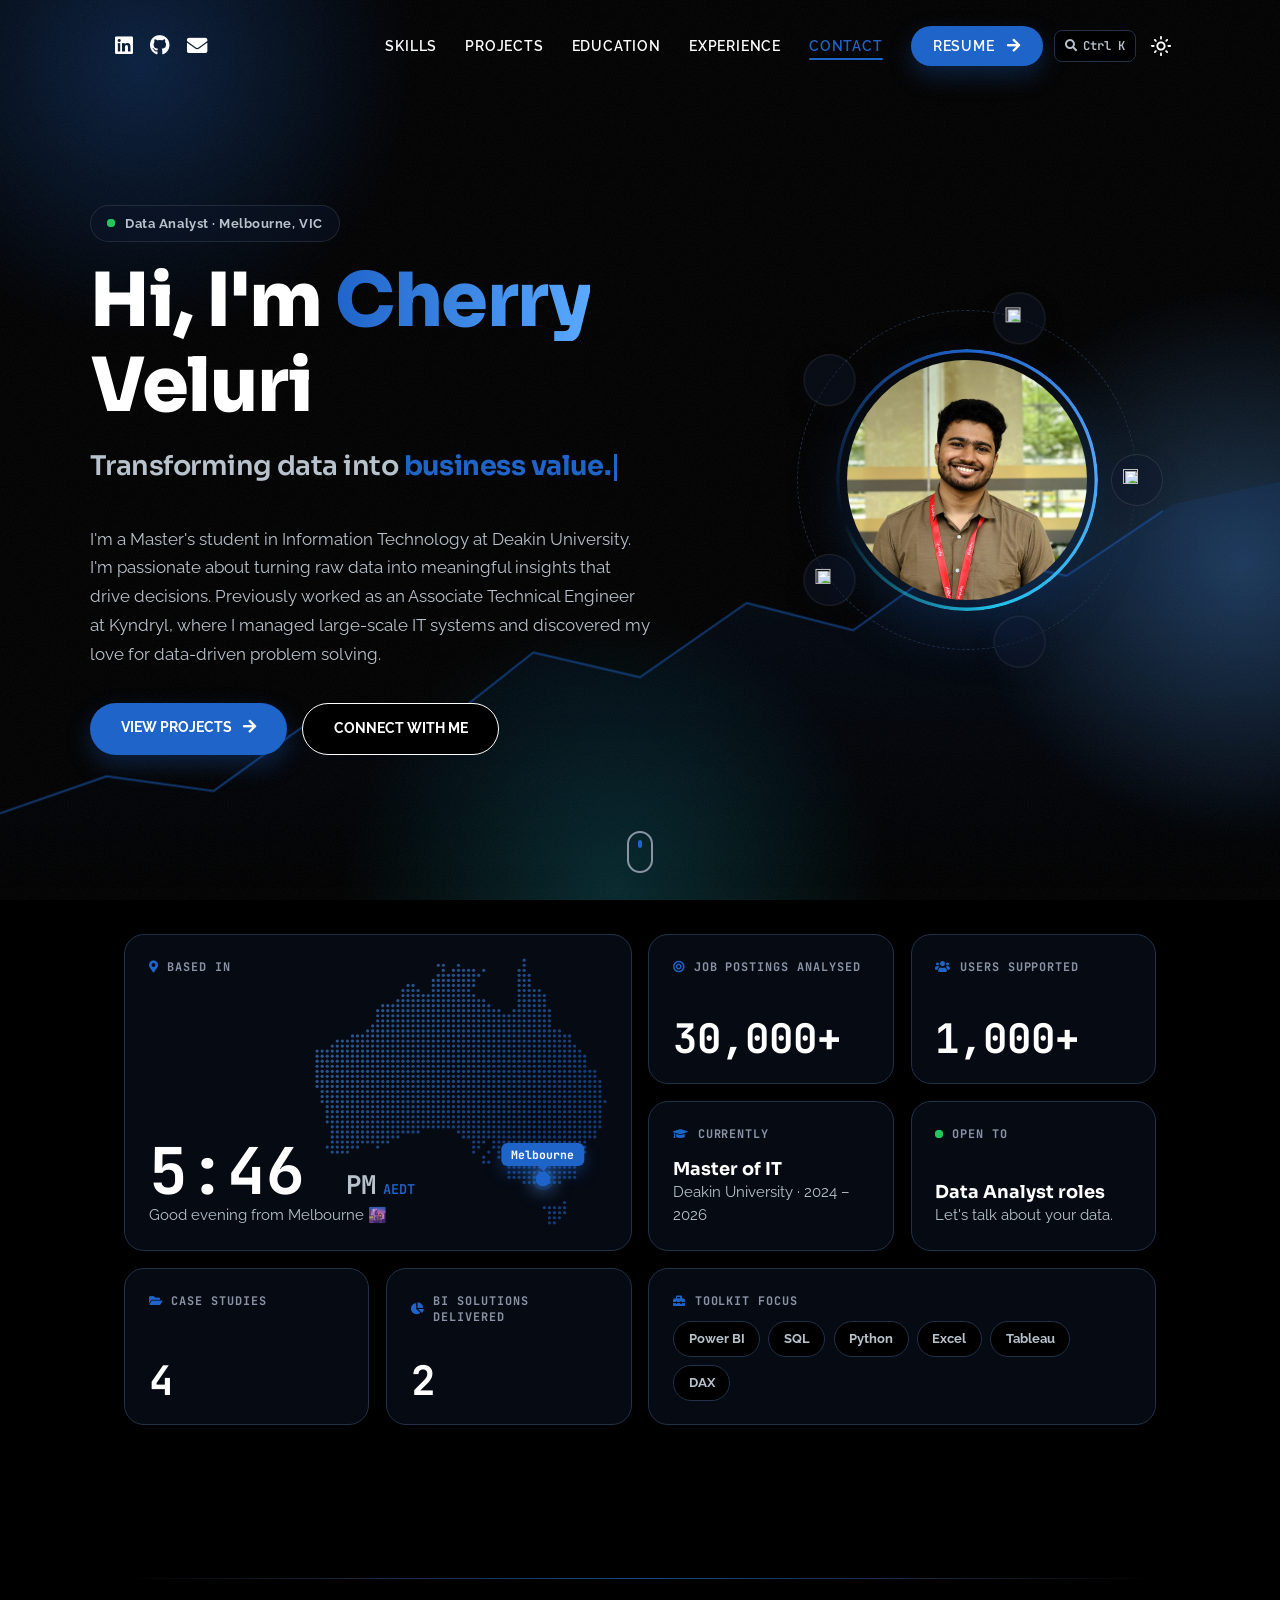
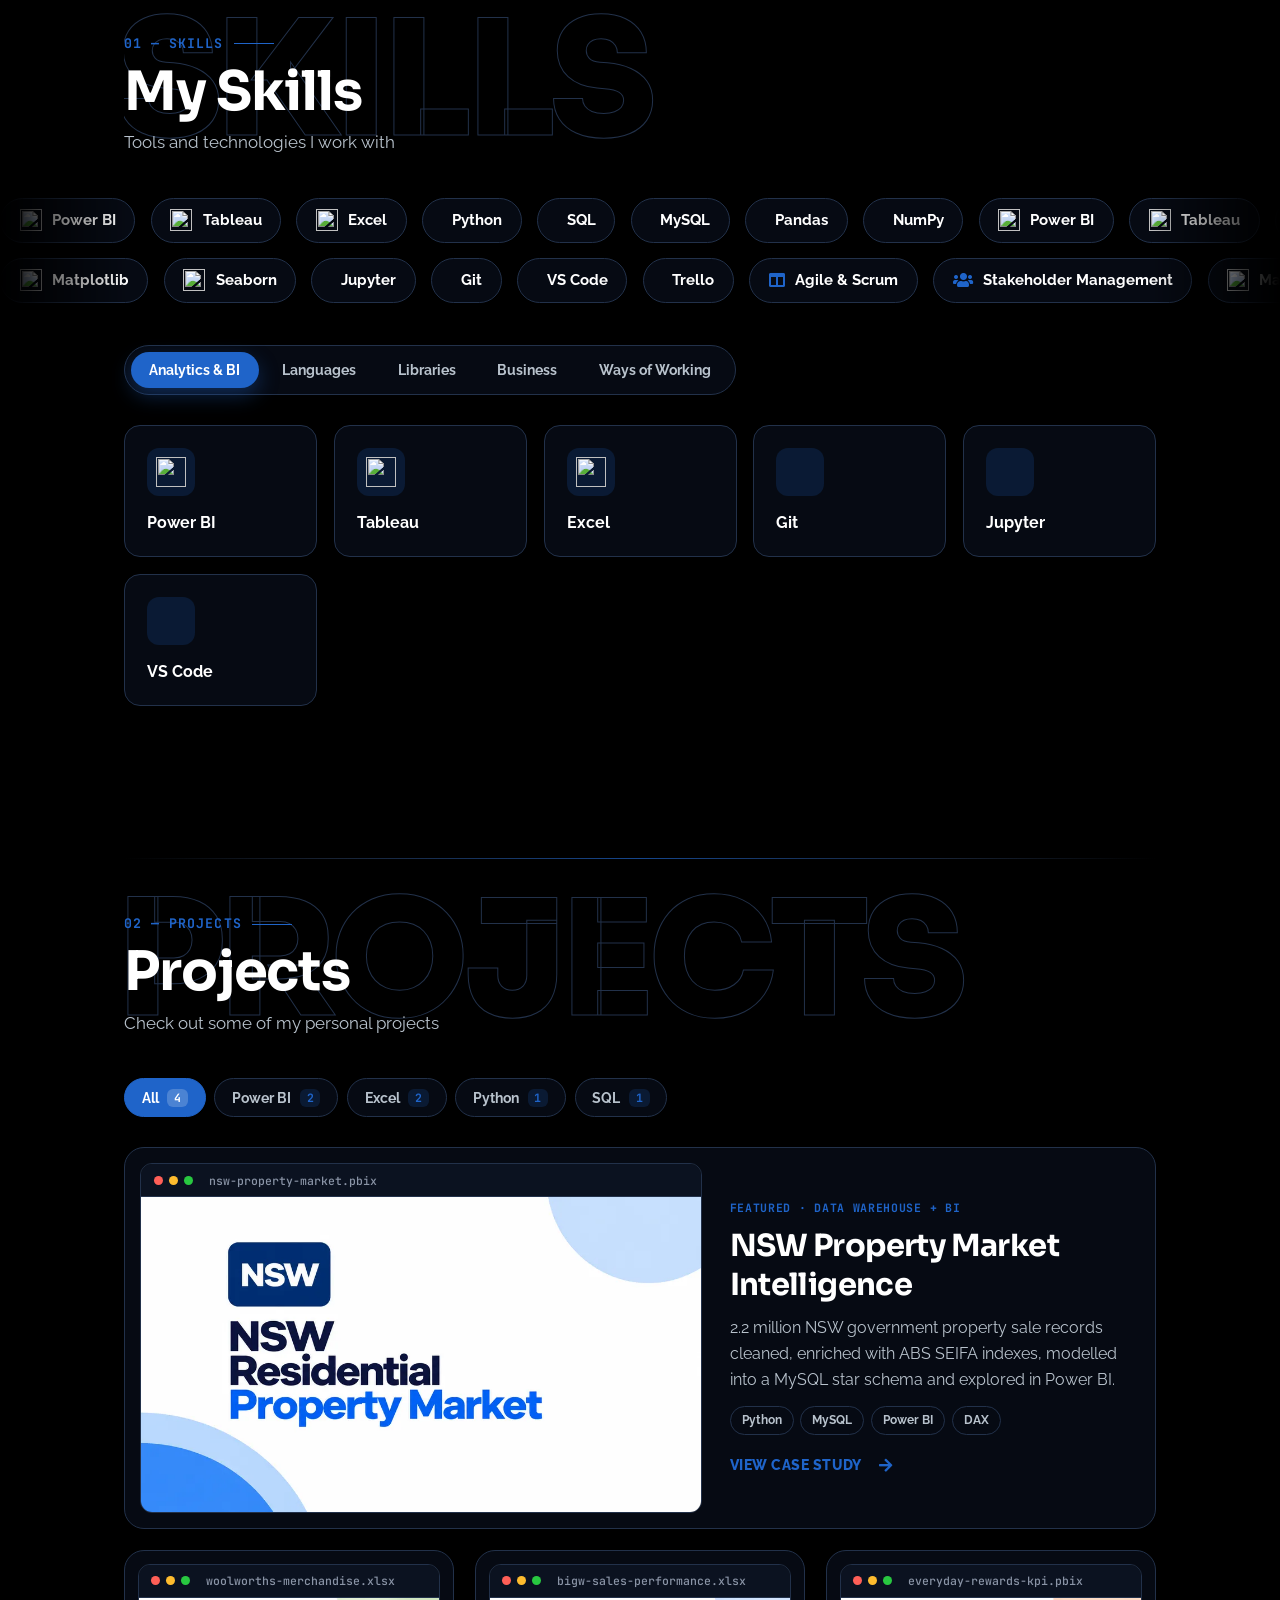
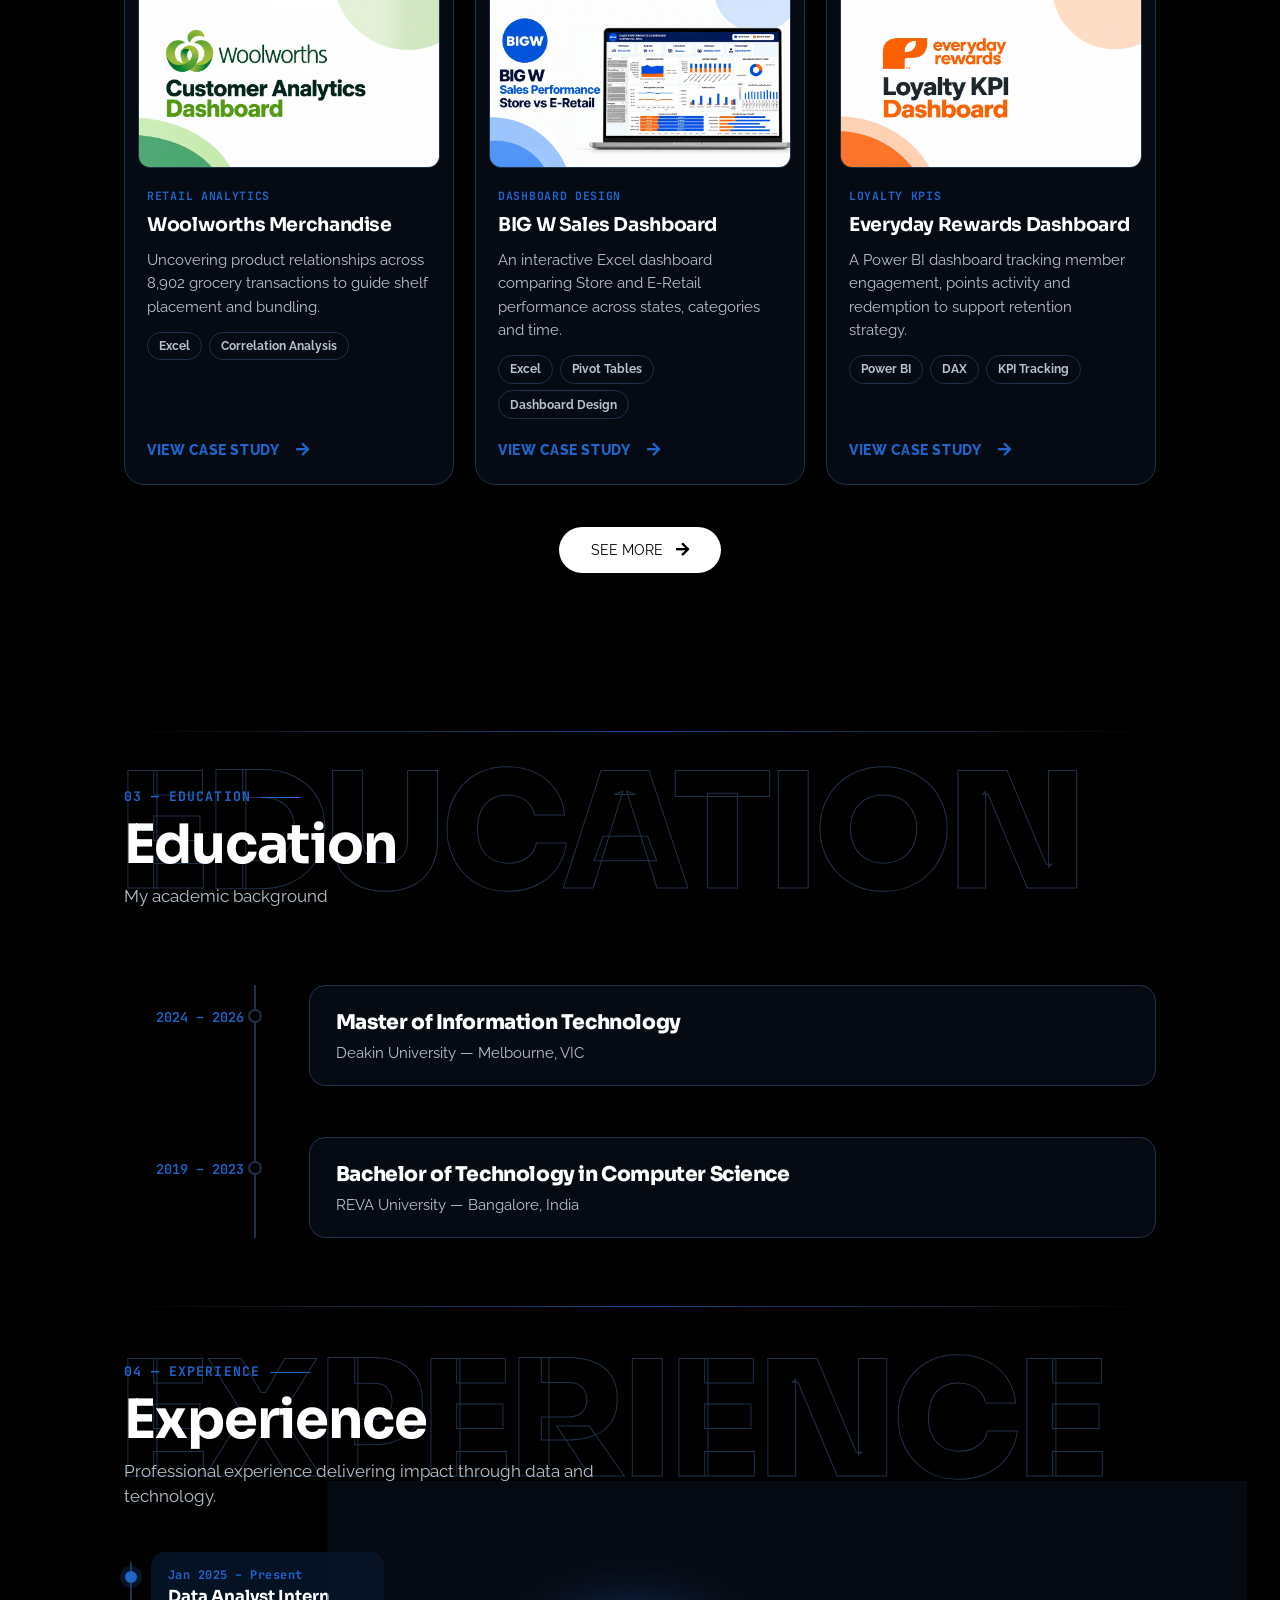
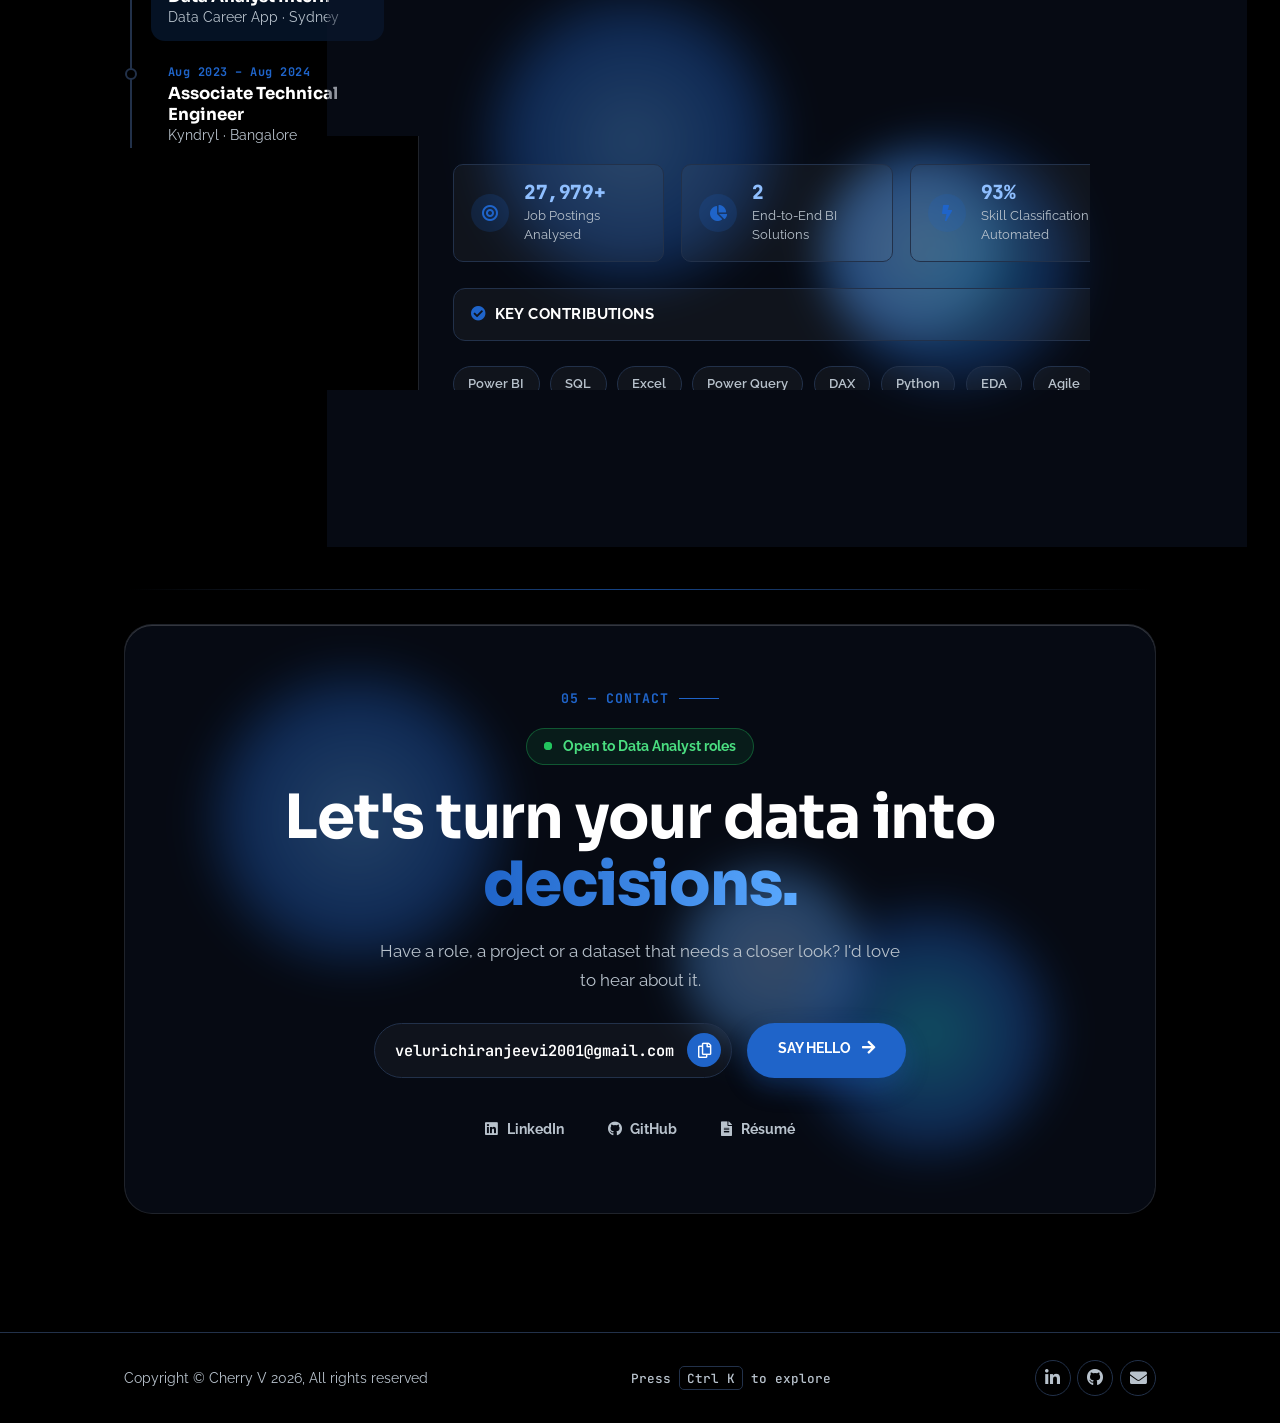
==== commit d7d64aa6: "small Changes" ====
--- a/index.html
+++ b/index.html
@@ -5,8 +5,8 @@
     <meta name="viewport" content="width=device-width, initial-scale=1.0" />
     <meta name="color-scheme" content="dark light" />
     <script src="js/theme-init.js"></script>
-    <title>Chiranjeevi Veluri | Data Analyst</title>
-    <meta name="description" content="Chiranjeevi Veluri | Data Analyst Portfolio" />
+    <title>Cherry V | Data Analyst</title>
+    <meta name="description" content="Cherry V | Data Analyst Portfolio" />
     <link rel="preconnect" href="https://fonts.googleapis.com" />
     <link rel="preconnect" href="https://fonts.gstatic.com" crossorigin />
     <link rel="stylesheet" href="https://fonts.googleapis.com/css2?family=JetBrains+Mono:wght@500;700&family=Sora:wght@600;700;800&display=swap" />
@@ -92,7 +92,7 @@
             <h1 class="hero-title">
               <span class="w"><span style="--i: 1">Hi,</span></span>
               <span class="w"><span style="--i: 2">I'm</span></span>
-              <span class="w"><span class="highlight" style="--i: 3">Chiranjeevi</span></span>
+              <span class="w"><span class="highlight" style="--i: 3">Cherry</span></span>
               <span class="w"><span style="--i: 4">Veluri</span></span>
             </h1>
             <h2 class="hero-typing hero-in" style="--i: 3">
@@ -112,7 +112,7 @@
           <div class="hero-visual">
             <div class="orbit">
               <div class="orbit__ring"></div>
-              <img class="profile-image" src="assets/profile-640.jpg" alt="Chiranjeevi Veluri" width="640" height="640" />
+              <img class="profile-image" src="assets/profile-640.jpg" alt="Cherry V" width="640" height="640" />
               <div class="orbit__track" aria-hidden="true">
                 <span class="orbit__item" style="--a: 0deg"><span><img src="https://img.icons8.com/color/96/power-bi.png" alt="" /></span></span>
                 <span class="orbit__item" style="--a: 72deg"><span><i class="devicon-python-plain colored"></i></span></span>
@@ -542,7 +542,7 @@
 
     <footer id="footer">
       <div class="container">
-        <p>Copyright &copy; Chiranjeevi Veluri <span id="datee"></span>, All rights reserved</p>
+        <p>Copyright &copy; Cherry V <span id="datee"></span>, All rights reserved</p>
         <span class="footer-hint">Press <kbd data-cmdk-key>Ctrl K</kbd> to explore</span>
         <div class="social">
           <a href="https://www.linkedin.com/in/veluri-chiranjeevi-5b1b20225" target="_blank" rel="noopener" aria-label="LinkedIn"><i class="fab fa-linkedin-in"></i></a>
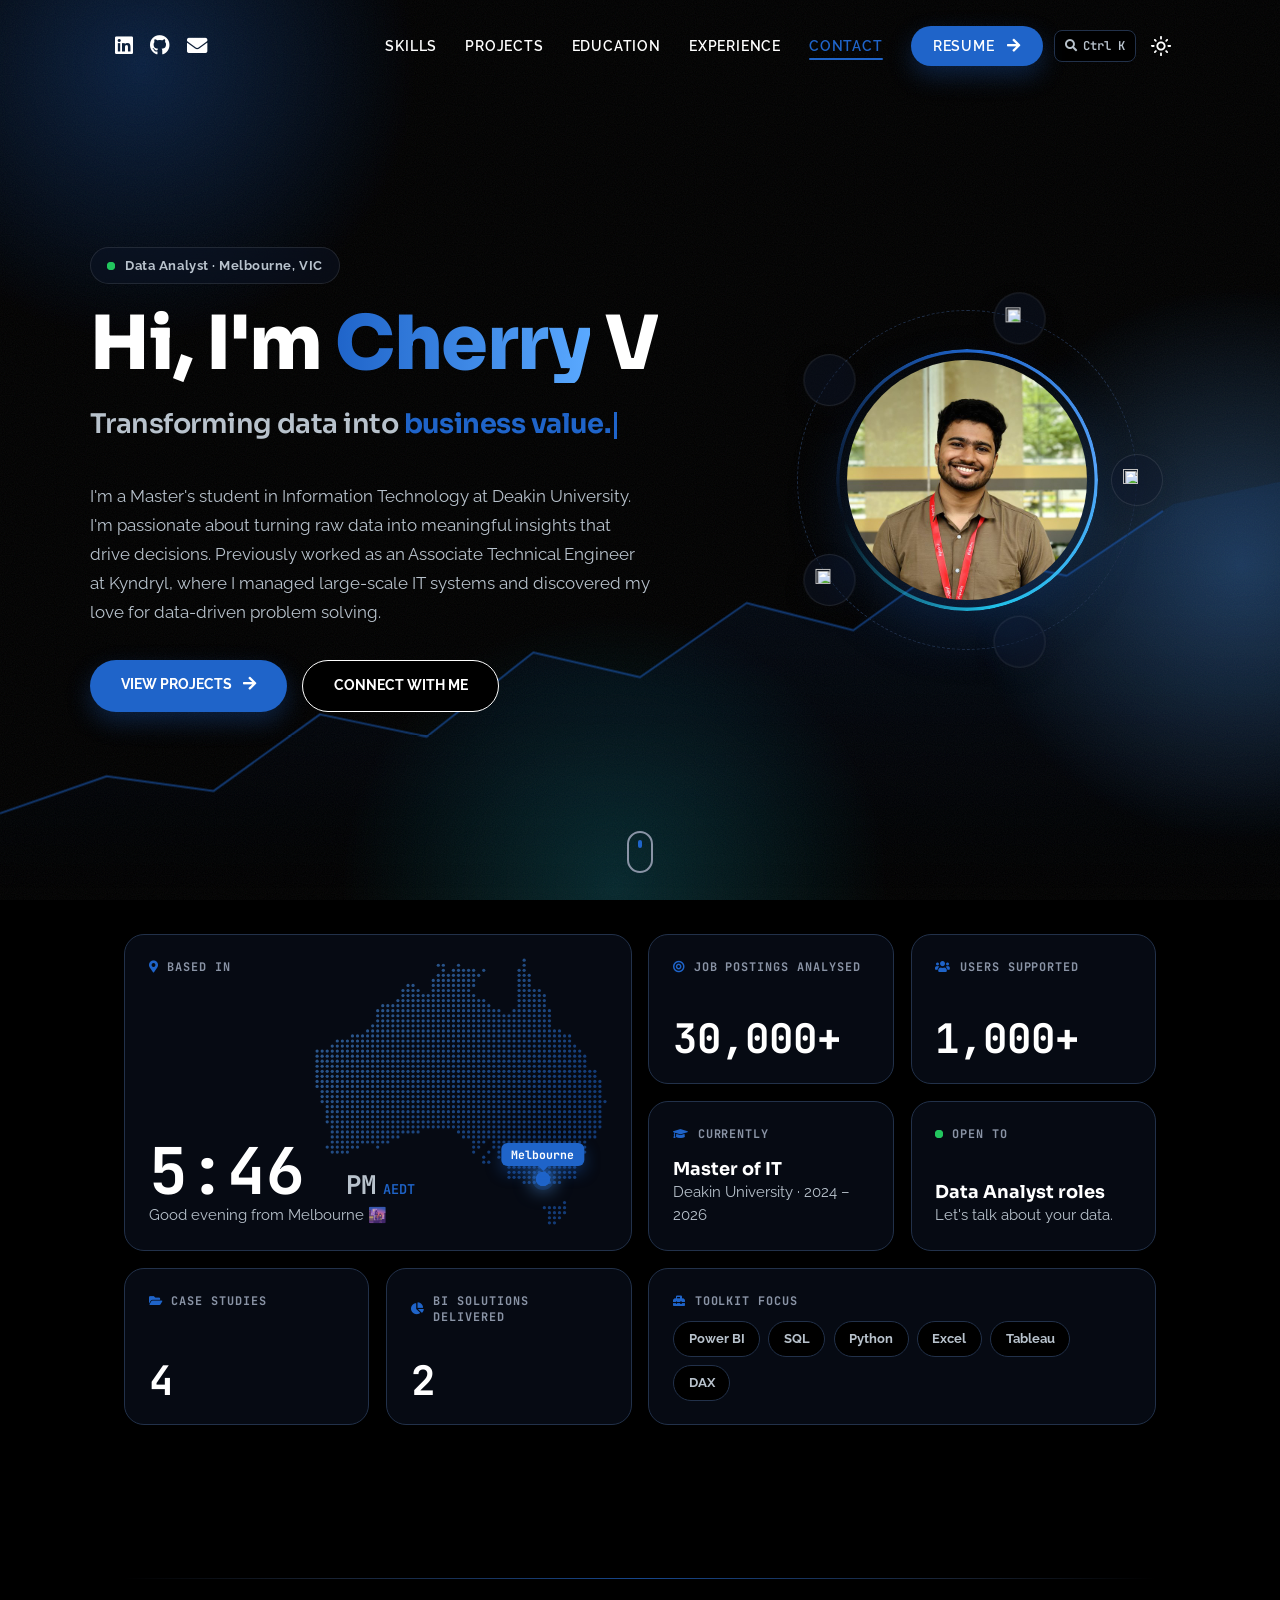
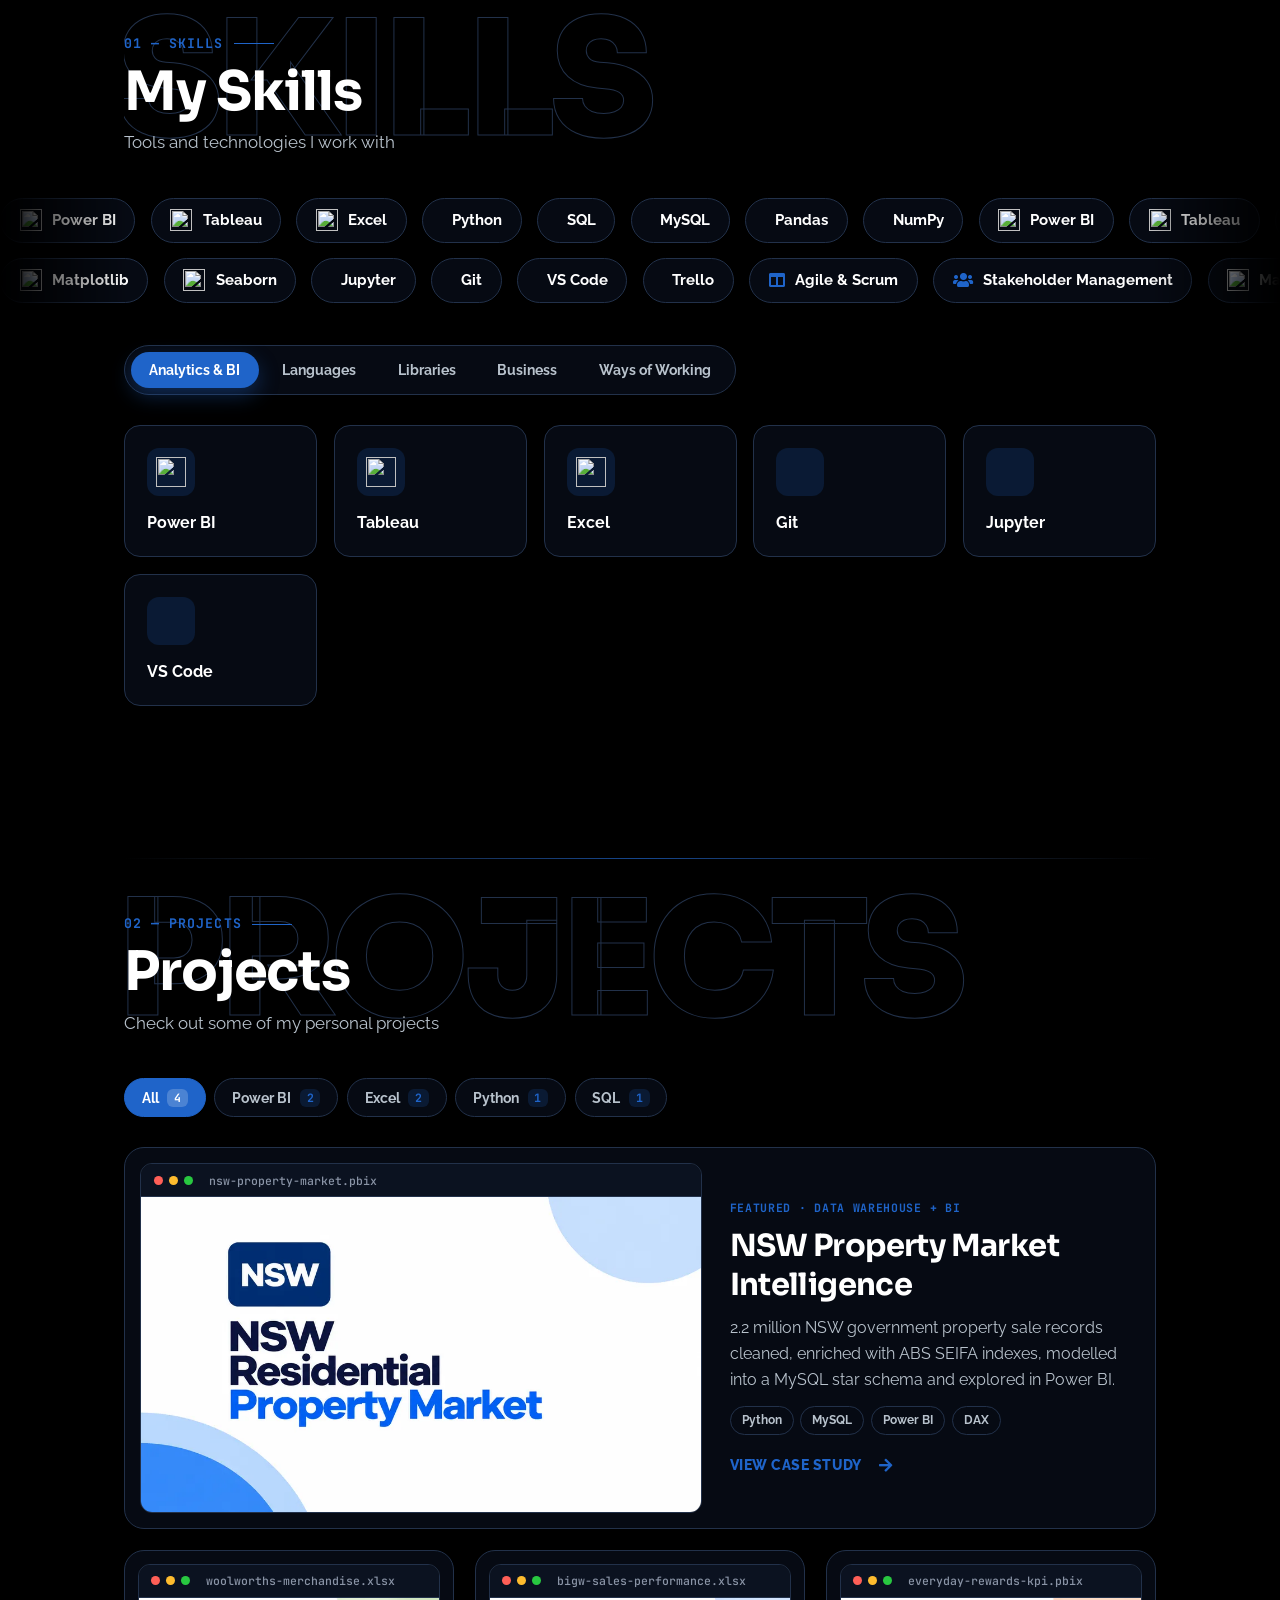
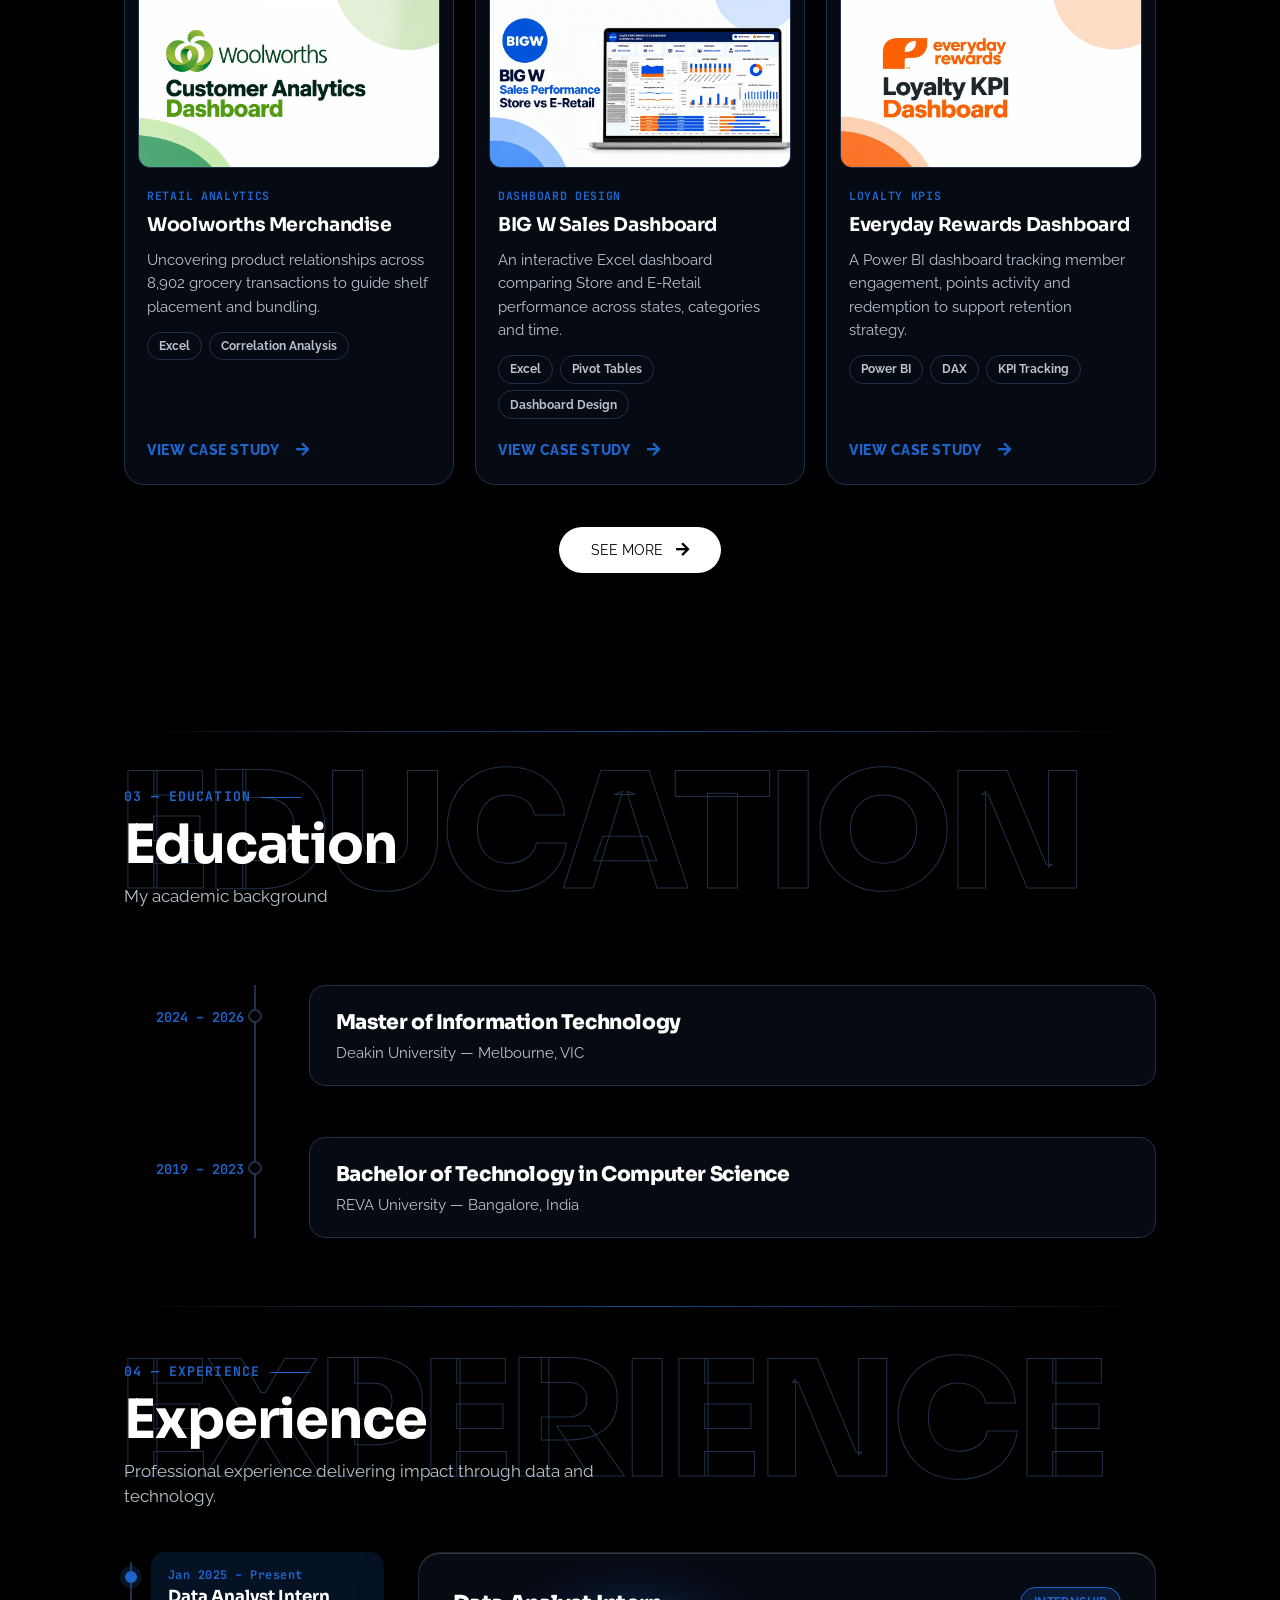
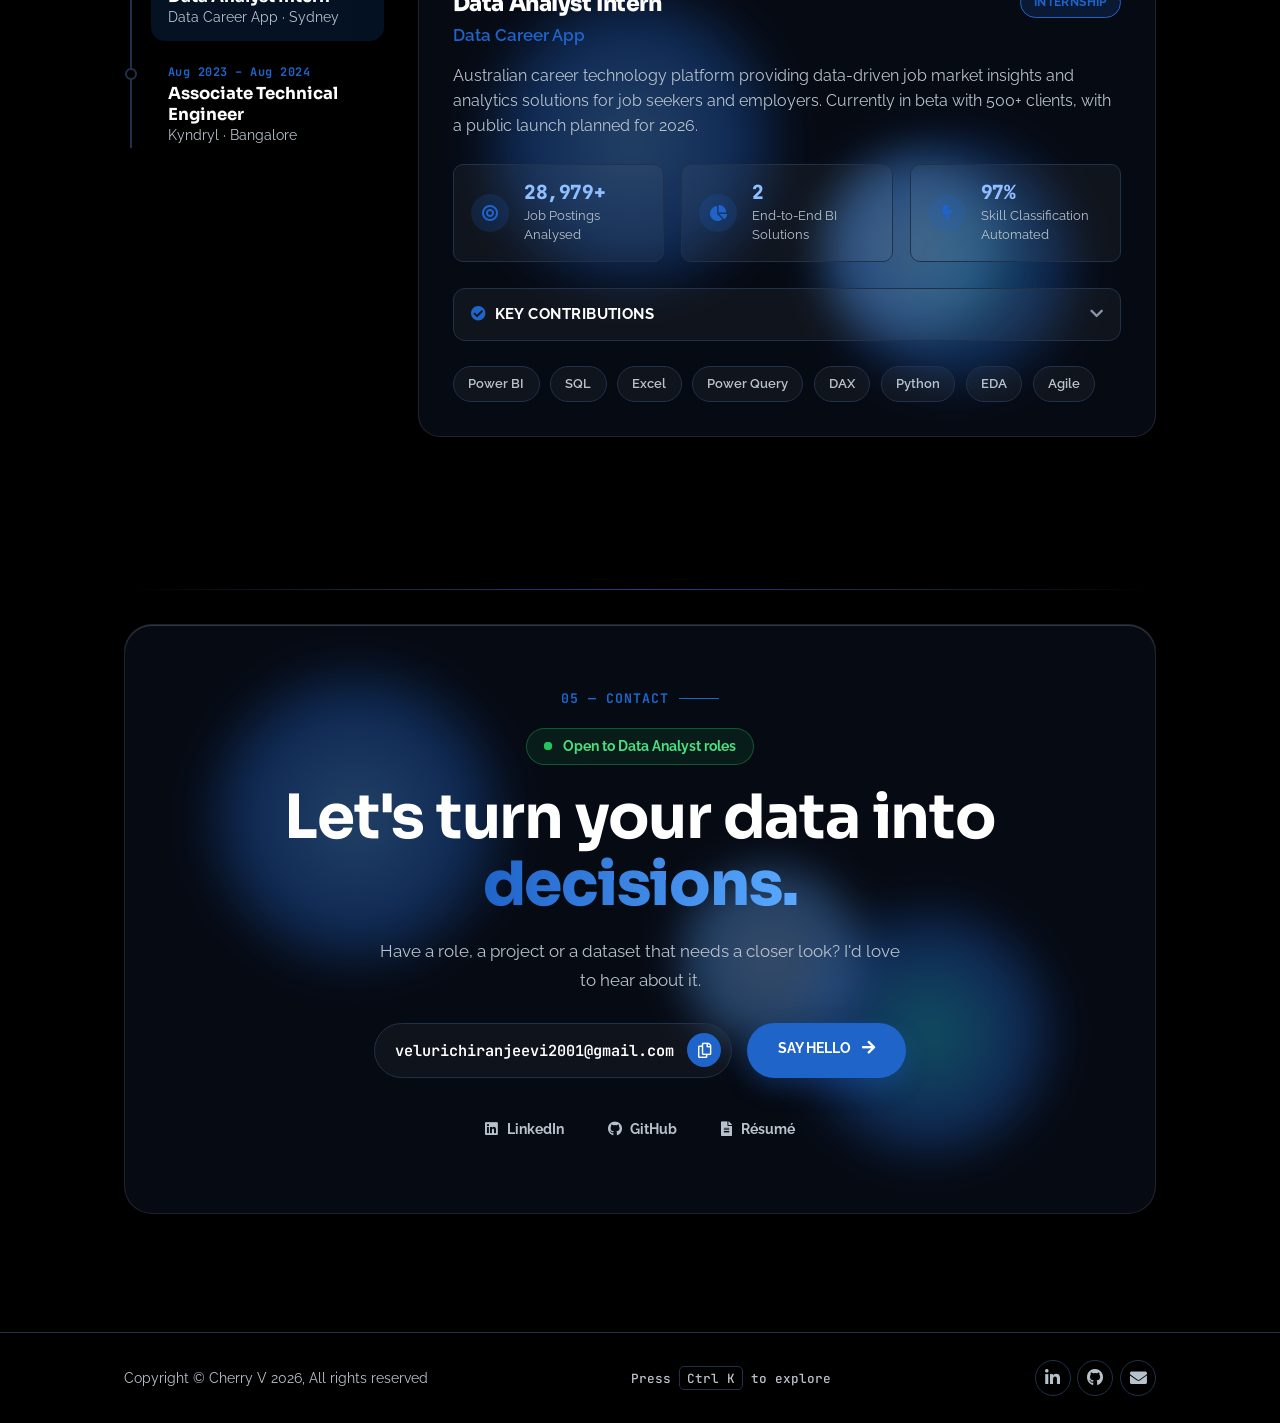
==== commit ecc9998c: "small Changes" ====
--- a/index.html
+++ b/index.html
@@ -93,7 +93,7 @@
               <span class="w"><span style="--i: 1">Hi,</span></span>
               <span class="w"><span style="--i: 2">I'm</span></span>
               <span class="w"><span class="highlight" style="--i: 3">Cherry</span></span>
-              <span class="w"><span style="--i: 4">Veluri</span></span>
+              <span class="w"><span style="--i: 4">V</span></span>
             </h1>
             <h2 class="hero-typing hero-in" style="--i: 3">
               Transforming data into
